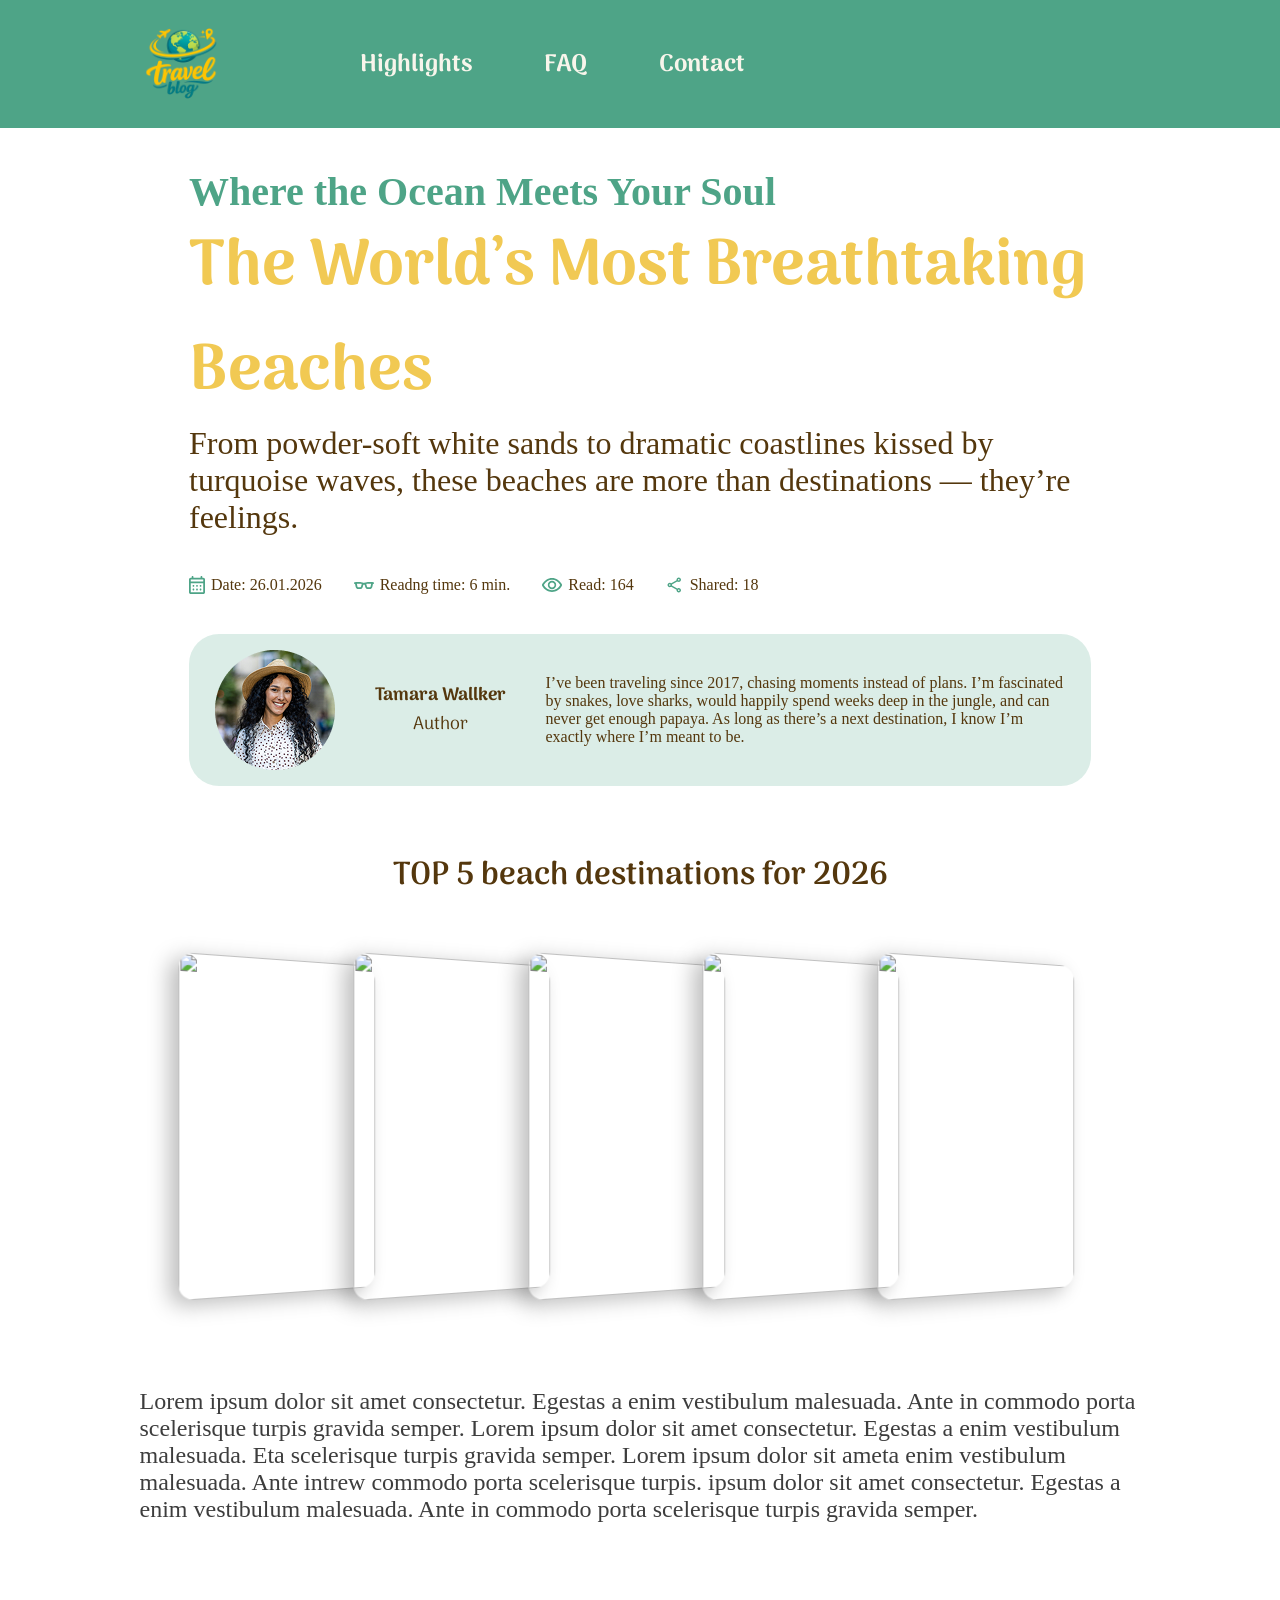
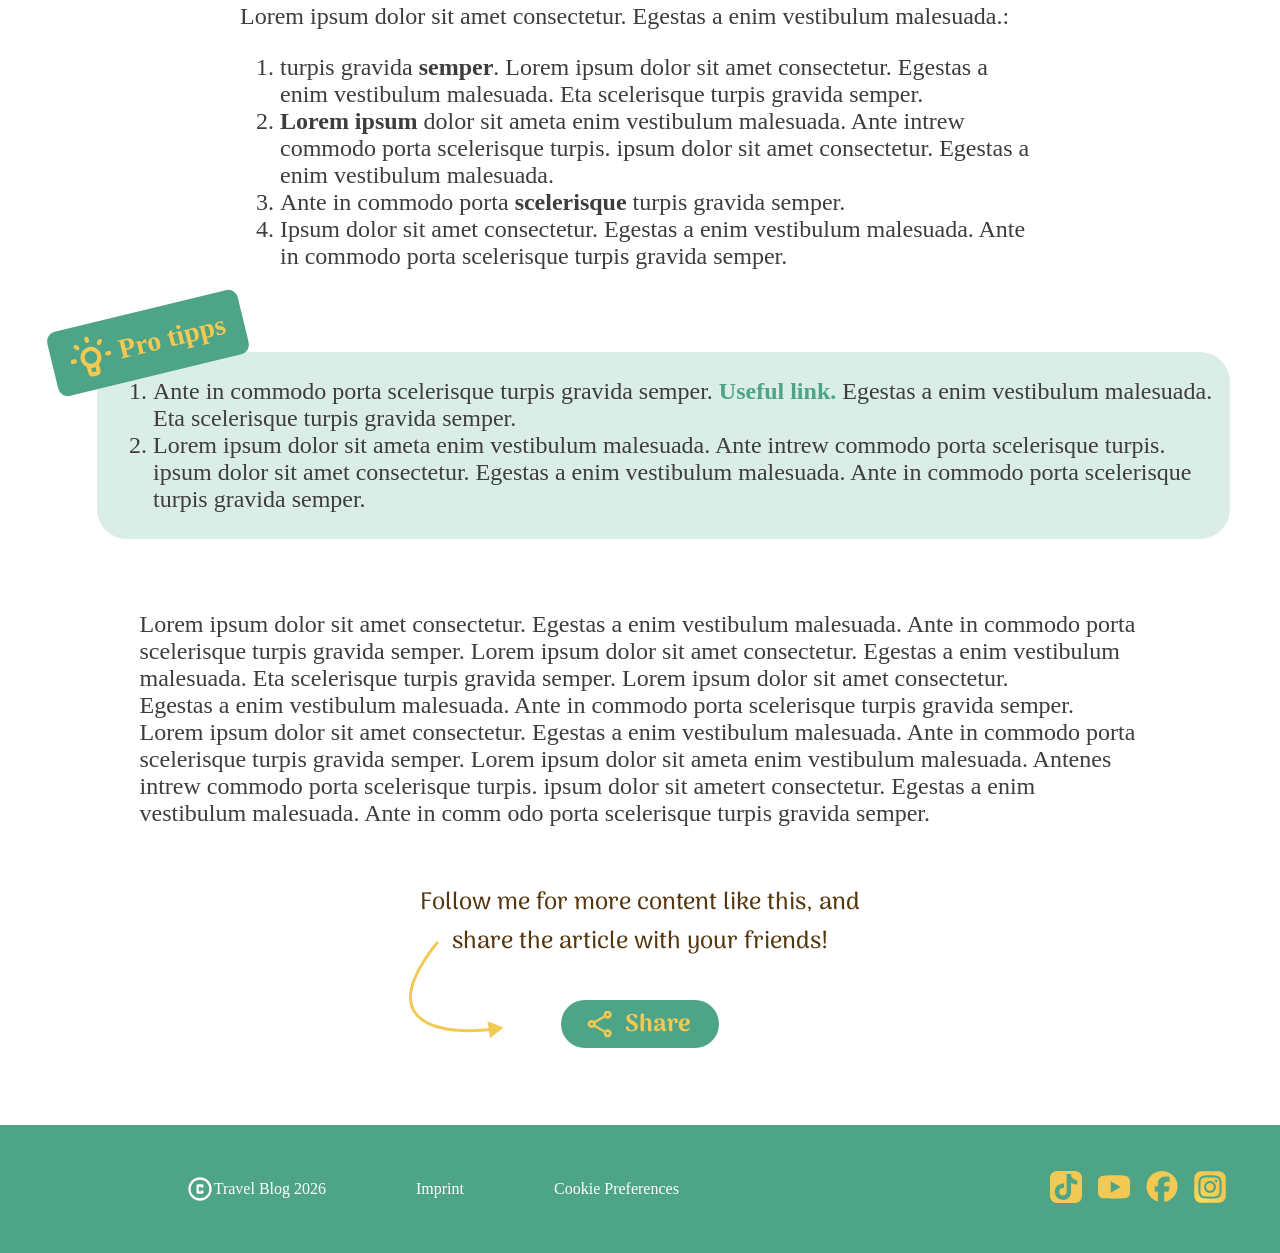
==== carousel.html @ 448df0ad "feat: add missing responsive navbar and footer for mobile and tablet" ====
<!DOCTYPE html>
<html lang="en">

<head>
    <meta charset="UTF-8">
    <meta name="viewport" content="width=device-width, initial-scale=1.0">
    <title>Carousel</title>

    <link rel="stylesheet" href="css/standard.css">
    <link rel="stylesheet" href="css/variables.css">
    <link rel="stylesheet" href="css/style.css">
    <link rel="stylesheet" href="css/carousel.css">
    <link rel="stylesheet" href="css/responsiv.css">
</head>

<body>
    <header class="header">
        <div class="header-navbar">
            <img src="assets/icons/logo 03 1.svg" alt="Logo Blog">
            <nav class="navbar">
                <ul>
                    <li><a class="nav-special-hover highlight-hover" href="#highlights">Highlights</a></li>
                    <li><a class="nav-special-hover faq-hover" href="#faq">FAQ</a></li>
                    <li><a class="nav-special-hover contact-hover" href="#contact">Contact</a></li>
                </ul>
            </nav>
        </div>
    </header>
    <section class="hero-section-layout">
        <div class="hero-section">
            <h5>
                Where the Ocean Meets Your Soul
            </h5>
            <h4>
                The World’s Most Breathtaking Beaches
            </h4>
            <h6>
                From powder-soft white sands to dramatic coastlines kissed by turquoise waves, these beaches are more
                than destinations — they’re feelings.
            </h6>

        <div class="article-info">
          <div class="article-info-container">
            <img src="./assets/icons/date-icon.svg" alt="Kalender" />
            <span>Date: 26.01.2026</span>
          </div>
          <div class="article-info-container">
            <img
              src="./assets/icons/reading-time-icon.svg"
              alt="reading time"
            />
            <span>Readng time: 6 min.</span>
          </div>
          <div class="article-info-container">
            <img src="./assets/icons/read-icon.svg" alt="read" />
            <span>Read: 164</span>
          </div>
          <div class="article-info-container">
            <img src="assets/icons/share-icon-green.svg" alt="share" />
            <span>Shared: 18</span>
          </div>
        </div>
      </div>
      <aside class="author-card">
        <img src="./assets/img/author.png" alt="Foto von Author" />
        <div>
          <div class="author-name">
            <p>Tamara Wallker</p>
          </div>
          <div class="author-role">
            <p>Author</p>
          </div>
        </div>
        <div class="author-bio">
          <p>
            I’ve been traveling since 2017, chasing moments instead of plans.
            I’m fascinated by snakes, love sharks, would happily spend weeks
            deep in the jungle, and can never get enough papaya. As long as
            there’s a next destination, I know I’m exactly where I’m meant to
            be.
          </p>
        </div>
      </aside>
    </section>
    <section class="beach-destination-wrapper">
        <div>
            <p class="beach-title">
                TOP 5 beach destinations for 2026
            </p>
        </div>
        <div class="beach-destination">

            <input type="radio" name="slider" id="s1" checked>
            <input type="radio" name="slider" id="s2">
            <input type="radio" name="slider" id="s3">
            <input type="radio" name="slider" id="s4">
            <input type="radio" name="slider" id="s5">

            <div class="slider-radio">

                <label class="beach-destination-slider" for="s1">
                    <img src="./assets/img/article01-img-1.jpg" alt="">
                </label>

                <label class="beach-destination-slider" for="s2">
                    <img src="./assets/img/article01-img-2.jpg" alt="">
                </label>

                <label class="beach-destination-slider" for="s3">
                    <img src="./assets/img/article01-img-3.jpg" alt="">
                </label>

                <label class="beach-destination-slider" for="s4">
                    <img src="./assets/img/article01-img-4.jpg" alt="">
                </label>

                <label class="beach-destination-slider" for="s5">
                    <img src="./assets/img/article01-img-5.jpg" alt="">
                </label>

            </div>
        </div>
    </section>
    <article class="article-lorem">
        <p>Lorem ipsum dolor sit amet consectetur. Egestas a enim vestibulum malesuada. Ante in commodo porta
            scelerisque turpis gravida semper. Lorem ipsum dolor sit amet consectetur. Egestas a enim vestibulum
            malesuada. Eta scelerisque turpis gravida semper. Lorem ipsum dolor sit ameta enim vestibulum malesuada.
            Ante intrew commodo porta scelerisque turpis. ipsum dolor sit amet consectetur. Egestas a enim vestibulum
            malesuada. Ante in commodo porta scelerisque turpis gravida semper. </p>
    </article>
    <section class="list-lorem">
        <p>
            Lorem ipsum dolor sit amet consectetur. Egestas a enim vestibulum malesuada.:
        </p>
        <ol>
            <li>turpis gravida <span>semper</span>. Lorem ipsum dolor sit amet consectetur. Egestas a enim vestibulum
                malesuada. Eta
                scelerisque turpis gravida semper.
            </li>
            <li>
                <span>Lorem ipsum</span> dolor sit ameta enim vestibulum malesuada. Ante intrew commodo porta
                scelerisque
                turpis.
                ipsum dolor sit amet consectetur. Egestas a enim vestibulum malesuada.
            </li>
            <li>
                Ante in commodo porta <span>scelerisque</span> turpis gravida semper.
            </li>
            <li>
                Ipsum dolor sit amet consectetur. Egestas a enim vestibulum malesuada. Ante in commodo porta scelerisque
                turpis gravida semper.
            </li>
        </ol>
    </section>
    <section class="pro-tipps">
        <div class="pro-tipps-button">
            <img src="./assets/icons/pro-tipps-icon.svg" alt="Glühbrine">
            <p>Pro tipps</p>
        </div>
        <div class="pro-tipps-tipps">
            <ol>
                <li>
                    Ante in commodo porta scelerisque turpis gravida semper. <a href="" target="_blank">Useful link.</a>
                    Egestas a enim
                    vestibulum
                    malesuada. Eta scelerisque turpis gravida semper.
                </li>
                <li>
                    Lorem ipsum dolor sit ameta enim vestibulum malesuada. Ante intrew commodo porta scelerisque turpis.
                    ipsum dolor sit amet consectetur. Egestas a enim vestibulum malesuada. Ante in commodo porta
                    scelerisque turpis gravida semper.
                </li>
            </ol>
        </div>
    </section>
    <article class="article-lorem-two">
        <p>
            Lorem ipsum dolor sit amet consectetur. Egestas a enim vestibulum malesuada. Ante in commodo porta
            scelerisque turpis gravida semper. Lorem ipsum dolor sit amet consectetur. Egestas a enim vestibulum
            malesuada. Eta scelerisque turpis gravida semper. Lorem ipsum dolor sit amet consectetur. <br>
            Egestas a enim vestibulum malesuada. Ante in commodo porta scelerisque turpis gravida semper. Lorem ipsum
            dolor sit amet consectetur. Egestas a enim vestibulum malesuada. Ante in commodo porta scelerisque turpis
            gravida semper. Lorem ipsum dolor sit ameta enim vestibulum malesuada. Antenes intrew commodo porta
            scelerisque turpis. ipsum dolor sit ametert consectetur. Egestas a enim vestibulum malesuada. Ante in comm
            odo porta scelerisque turpis gravida semper.
        </p>
    </article>
    <section class="share-section">
        <div class="share-section-text">
            <p>
                Follow me for more content like this, and share the article with your friends!
            </p>
            <div class="groß-img">
                <img src="./assets/icons/share-zeiger.svg" alt="Zeiger auf den Share-Button">
            </div>
            <div class="klein-img">
                <img class="klein-img" src="./assets/img/share-yellow-klein.svg" alt="Zeiger auf den Share-Button">
            </div>
        </div>
        <button>
            <div class="share-button">
                <img src="./assets/icons/share-icon-gelb.svg" alt="Share Icon in Gelb">
                <p>Share</p>
            </div>
            <div class="share-option-container">
                <img src="./assets/icons/share-icon-green.svg" alt="Share Icon">
                <div class="share-option-options">
                    <a href="https://www.linkedin.com" target="_blank">LinkedIn</a>
                    <a href="https://web.whatsapp.com" target="_blank">WhatsApp</a>
                </div>
            </div>
        </button>
    </section>
    <footer>
        <div class="footer-txt">
            <div class="footer-left">
                <div class="footer-copyright">
                    <img src="assets/icons/copyright-footer.svg" alt="copyright Logo">
                    <a href="imprint.html#Copyrights">Travel Blog 2026</a>
                </div>
                <a href="imprint.html#top">Imprint</a>
                <a href="imprint.html#Cookies">Cookie Preferences</a>
            </div>
            <div class="footer-right">
                <a href="https://tiktok.com" target="_blank"> <img src="assets/icons/Tiktok_icon 1.svg"
                        alt="TicToc Logo"></a>
                <a href="https://youtube.com" target="_blank"><img class="footer-youtube-img"
                        src="assets/icons/youtube-footer.svg" alt="Youtube logo"></a>
                <a href="https://facebook.com" target="_blank"><img src="assets/icons/facebook-footer.svg"
                        alt="Facebook Logo"></a>
                <a href="https://instagram.com" target="_blank"><img src="assets/icons/Instagram_logo_footer.svg"
                        alt="Instagram Logo"></a>
            </div>
        </div>
    </footer>
    <nav class="mobile-navbar">
        <a href="#home"><img src="assets/icons/Home_mobile.svg" alt="Home"></a>
        <a href="#highlights"><img src="assets/icons/rocke_launch_mobile.svg" alt="Highlights"></a>
        <a href="#faq"><img src="assets/icons/live_help_mobile.svg" alt="FAQ"></a>
        <a href="#contact"><img src="assets/icons/person_pin_mobile.svg" alt="Contact"></a>
    </nav>
</body>

</html>
---- css/standard.css ----
* {
    margin: 0;
    box-sizing: border-box;
}

html {
    scroll-behavior: smooth;
}

h4 {
    font-family: 'Arima';
    font-size: 64px;
    font-weight: 700;
    color: var(--global-h4-color);
}

h5 {
    font-family: 'Palanquin';
    font-size: 40px;
    font-weight: 600;
    color: var(--global-h5-color);
}

h6 {
    font-family: 'Palanquin';
    font-size: 32px;
    font-weight: 400;
    color: var(--global-h6-color);
}


.hero-section-layout {
    margin: 208px auto 0;
    display: flex;
    justify-content: space-between;
    padding: 0 100px;
}

.hero-section {
    max-width: 902px;
}

.article-info {
    margin-top: 40px;
    display: flex;
    gap: 32px;
}

.article-info-container {
    display: flex;
    align-items: center;
    gap: 6px;
}

.article-info span {
    font-family: 'Palanquin';
    font-size: 16px;
    font-weight: 400;
    color: #54370D;
}

.article-info img {
    max-height: 18px;
    max-width: 20px;
}

.author-card {
    border-radius: 30px;
    padding: 16px 16px 0;
    margin-bottom: 0;
    width: 25%;
    height: fit-content;
    padding-bottom: 16px;
    background-color: #4EA48733;
    gap: 12px;
    display: flex;
    flex-direction: column;
    align-items: center;
    text-align: center;
}

.author-card img {
    height: 120px;
    width: 120px;
}

.author-card p {
    color: #54370D;
}

.author-name p {
    font-family: 'Arima';
    font-size: 18px;
    font-weight: 700;
}

.author-role p {
    font-family: 'Arima';
    font-size: 18px;
    font-weight: 400;
}

.author-bio {
    font-family: 'Palaquin';
    font-size: 16px;
    font-weight: 400;
    text-align: start;
}

.pro-tipps {
    max-width: 1130px;
    margin: 88px 145px 0;
}

.pro-tipps-button {
    z-index: 2;
    display: flex;
    justify-content: center;
    align-items: center;
    gap: 8px;
    background-color: #4EA487;
    width: 196px;
    height: 66px;
    border-radius: 10px;
    transform: rotate(-13.67deg);
    margin-bottom: -24px;
}

.pro-tipps-button img {
    height: 42px;
    width: 41px;
    transform: rotate(13.67deg);
}

.pro-tipps-button p {
    color: #F1C953;
    font-family: "Palanquin";
    font-size: 28px;
    font-weight: 700;
}

.pro-tipps-tipps {
    z-index: 1;
    margin-left: 47px;
    padding: 26px 16px;
    margin-bottom: 32px;
    border-radius: 30px;
    background-color: #4EA48733;
}

.pro-tipps-tipps ol {
    font-family: "Palanquin";
    font-size: 24px;
    font-weight: 400;
    color: #3D3D3D;
}

.pro-tipps-tipps a {
    font-family: 'Palanquin';
    font-size: 24px;
    text-decoration: none;
    color: #4EA487;
    font-weight: 700;
}

.share-section {
    width: 493px;
    height: 154px;
    margin-bottom: 88px !important;
    margin-top: 16px;
    display: flex;
    flex-direction: column;
    align-items: center;
}

.share-section-text p {
    font-family: "Arima";
    font-size: 24px;
    font-weight: 500;
    color: #54370D;
    text-align: center;
    max-width: 463px;
    max-height: 58px;
}

.groß-img img {
    display: flex;
    justify-content: flex-start;
    margin-bottom: -40px;
}

.klein-img img {
    display: none;
}

button{
    background: none;
    border: none;
}

.share-button {
     border-radius: 40px;
    border: none;
    width: 158px;
    height: 48px;
    background-color: #4EA487;
    margin-top: 0px;
    padding: 24px;
    gap: 8px;

    align-items: center;
    justify-content: left;
    display: flex;
    outline: none;
    transition: all 0.3s ease-in-out;
    
}

.share-button img {
    height: 32px;
    width: 32px;
    left: 15px;
}

.share-button p {
    font-family: "Arima";
    font-size: 24px;
    font-weight: 700;
    color: #F1C953;

}

.share-option-container {
    display: flex;
    justify-content: right;
    align-items: center;
    width: 220px;
    height: 54px;
    gap: 10px;
    display: none;
}

.share-option-container img {
    display: block;
    height: 32px;
    width: 32px;
}

button:focus-within{
    display: flex;
    justify-content: center;
    width: 273px;
}

.share-section:focus-within .share-button>img {
    display: none;
}

.share-section:focus-within .share-option-container {
    display: flex;
}

.share-section:focus-within .share-button {
    width: auto;
    justify-content: center;

}

.share-option-options {
    display: flex;
    flex-direction: column;
}

.share-option-options a {
    font-family: "Arima";
    font-size: 18px;
    font-weight: 600;
    text-decoration: underline;
    color: #4EA487;
}

.share-option-options a:hover {
    font-weight: 700;
}

@media screen and (min-width:1440px) {
    .hero-section-layout {
        width: 1440px;
    }
}

@media screen and (max-width:1440px) {
    .hero-section {
        width: 100%;
    }
}

@media screen and (max-width:1280px) {
    .hero-section-layout {
        flex-direction: column;
    }

    .author-card {
        flex-direction: row;
        width: 100%;
        margin-top: 40px;
        justify-content: center;
        gap: 40px;
    }

    .author-bio {
        width: 65ch;
    }

    .author-info {
        display: flex;
        flex-direction: column;
    }

    .pro-tipps {
        max-width: 100%;
        margin: 40px 100px 0;
    }

    .share-section {
        margin-bottom: 40px;
    }
}

@media screen and (min-width:875px) {
    .hero-section-layout {
        margin-top: 168px;
        padding: 0 50px;
    }

    .pro-tipps {
        width: 100%;
        margin: 40px 0 0;
        padding: 0 50px;
    }
}

@media screen and (max-width:875px) {
    .hero-section-layout {
        width: 100%;
        margin-top: 168px;
        padding: 0 50px;
    }

    .hero-section {
        width: 100%;
    }

    .author-card {
        width: 100%;
    }

    .author-bio {
        width: 100%;
    }
}

@media screen and (max-width:800px) {
    .pro-tipps {
        padding: 0 20px;
        margin: 40px 0 0;
    }
}

@media screen and (max-width: 700px) {
    .hero-section-layout {
        padding: 0 20px;
    }
}

@media screen and (max-width:694px) {
    .article-info {
        flex-wrap: wrap;
    }
}

@media screen and (max-width:544px) {
    .share-section {
        width: 100%;
        padding: 0 20px;
    }

    .groß-img img {
        display: none;
    }

    .klein-img img {
        display: flex;
        justify-content: flex-start;
    }

    .share-section-text p {
        margin-bottom: 20px;
    }
}

@media screen and (max-width:500px) {
    h4 {
        font-size: 40px;
        font-weight: 700;
    }

    h5 {
        font-size: 20px;
        font-weight: 600;
    }

    h6 {
        font-size: 18px;
        font-weight: 400;
    }

    .article-info {
        margin-top: 24px;
        gap: 16px;
    }

    .author-name p {
        font-size: 16px;
        font-weight: 700;
    }

    .author-role p {
        font-size: 16px;
        font-weight: 400;
    }

    .pro-tipps-tipps ol {
        font-size: 16px;
    }

    .pro-tipps-tipps a {
        font-size: 16px;
    }

    .share-section-text p {
        font-size: 18px;
    }

    .klein-img img {
        margin-left: 0;
    }
}

@media screen and (max-width:400px) {
    .share-section {
        margin: 20px 0 40px;
    }
}

@media screen and (max-width:380px) {
    .hero-section-layout {
        margin: calc(80px + 24px) 0 0;
        padding: 0 10px;
    }

    .author-card {
        flex-direction: column;
        gap: 16px;
        margin-top: 24px;
    }

    .pro-tipps {
        margin: 40px 0 0 0;
        padding: 0 10px;
    }

    .pro-tipps-tipps {
        margin: 10px 0 0;
        padding: 24px 0;
    }
}
---- css/variables.css ----
@font-face {
    font-family: 'Arima';
    src: url('../assets/fonts/Arima/Arima-VariableFont_wght.ttf') format('truetype-variations');
    font-weight: 100 900;
    font-style: normal;
    font-display: swap;
}

@font-face {
    font-family: 'Palanquin';
    src: url('../assets/fonts/Arima/Palanquin/Palanquin-Thin.ttf') format('truetype');
    font-weight: 100;
    font-style: normal;
    font-display: swap;
}

@font-face {
    font-family: 'Palanquin';
    src: url('../assets/fonts/Arima/Palanquin/Palanquin-ExtraLight.ttf') format('truetype');
    font-weight: 200;
    font-style: normal;
    font-display: swap;
}

@font-face {
    font-family: 'Palanquin';
    src: url('../assets/fonts/Arima/Palanquin/Palanquin-Light.ttf') format('truetype');
    font-weight: 300;
    font-style: normal;
    font-display: swap;
}

@font-face {
    font-family: 'Palanquin';
    src: url('../assets/fonts/Arima/Palanquin/Palanquin-Regular.ttf') format('truetype');
    font-weight: 400;
    font-style: normal;
    font-display: swap;
}

@font-face {
    font-family: 'Palanquin';
    src: url('../assets/fonts/Arima/Palanquin/Palanquin-Medium.ttf') format('truetype');
    font-weight: 500;
    font-style: normal;
    font-display: swap;
}

@font-face {
    font-family: 'Palanquin';
    src: url('../assets/fonts/Arima/Palanquin/Palanquin-SemiBold.ttf') format('truetype');
    font-weight: 600;
    font-style: normal;
    font-display: swap;
}

@font-face {
    font-family: 'Palanquin';
    src: url('../assets/fonts/Arima/Palanquin/Palanquin-Bold.ttf') format('truetype');
    font-weight: 700;
    font-style: normal;
    font-display: swap;
}

:root {
    --nav-footer-bg-color: rgba(78, 164, 135, 1);
    --global-h1-color: rgba(84, 55, 13, 1);
    --global-h2-color: rgba(78, 164, 135, 1);
    --global-h3-color: rgba(255, 255, 255, 1);
    --global-h4-color: rgba(241, 201, 83, 1);
    --global-h5-color: rgba(78, 164, 135, 1);
    --global-h6-color: rgba(84, 55, 13, 1);
    --font-heading-h1: 'Arima', sans-serif;
    --font-heading-h2: 'Arima', sans-serif;
    --font-heading-h3: 'Palanquin', sans-serif;

}
---- css/style.css ----
* {
    margin: 0;
    box-sizing: border-box;
}

html {
    scroll-behavior: smooth;
}

body {
    min-height: 100dvh;
    display: flex;
    align-items: center;
    flex-direction: column;
}

h1 {
    color: var(--global-h1-color);
    font-size: 64px;
    font-family: var(--font-heading-h1);
    font-weight: 700;
}

h2 {
    color: var(--global-h2-color);
    font-size: 48px;
    font-family: var(--font-heading-h2);
    font-weight: 700;
    padding-top: 6px;
}

h3 {
    color: var(--global-h3-color);
    font-size: 32px;
    font-family: var(--font-heading-h3);
    font-weight: 600;
}

.header {
    display: flex;
    width: 100%;
    justify-content: center;
    align-items: center;
    height: 128px;
    position: absolute;
    background-color: var(--nav-footer-bg-color);
}

.header-navbar {
    display: flex;
    justify-content: flex-start;
    width: 100%;
    max-width: 1440px;
    flex-direction: row;
    align-items: center;
    gap: 102px;
    margin-left: 146px;
}

.navbar a {
    text-decoration: none;
    color: rgba(248, 245, 235, 1);
    font-family: Arima;
    font-weight: bold;
    font-size: 24px;
}

.navbar ul {
    display: flex;
    flex-direction: row;
    align-items: center;
    justify-content: flex-start;
    gap: 72px;
    list-style: none;
}

.nav-special-hover {
    position: relative;
    display: inline-block;
}

.nav-special-hover::after {
    content: '';
    position: absolute;
    left: 55%;
    bottom: 2px;
    width: 100%;
    height: 15px;
    background-size: contain;
    background-repeat: no-repeat;
    background-position: center;
    opacity: 0;
    transform: translateX(-50%) scaleX(0);
    transition: all 0.4s ease-in-out;
}

.highlight-hover::after {
    background-image: url(../assets/icons/hover-highlight.svg);
}

.faq-hover::after {
    background-image: url(../assets/icons/hover-faq.svg);
}

.contact-hover::after {
    background-image: url(../assets/icons/hover-contact.svg);
    left: 50%;
}

.nav-special-hover:hover::after {
    opacity: 1;
    transform: translateX(-50%) scaleX(1.1);
}

.nav-special-hover:active {
    color: rgba(241, 201, 83, 1);
}


.hero {
    /* background-image: url(./assets/img/yellow-background-color.png);
    background-position: start;
    background-repeat: no-repeat;
    background-size: 100%; */
    margin: 128px 0 0 0;
    height: 515px;
    width: 1440px;
    z-index: 0;
    position: relative;
    display: grid;
    overflow: hidden;
    grid-template-areas: "content";
    animation: grow-hero 0.5s ease-in-out forwards;
    animation-delay: 6s;
}

.hero>div {
    grid-area: overlay;
    width: 1440px;
    position: relative;
    grid-area: content;
    width: 100%;
    height: 100%;
    position: relative;
}

.hero-layer-text {
    z-index: 6;
    height: 515px;
    display: flex;
    flex-direction: column;
    justify-content: center;
    align-items: center;
    overflow: hidden;
    animation: move-left 1s 4s ease-in-out forwards;
}

.hero-layer-text h1 {
    width: 345px;
    color: var(--global-h1-color);
    font-family: var(--font-heading-h1);
    font-size: 60px;
    font-weight: 700;
    text-align: flex-start;
    display: flex;
    overflow: hidden;
    transform: translateY(0%);
    animation: move-h1 1s ease-in-out forwards;
}

.hero-layer-text p {
    width: 345px;
    font-family: "Palanquin";
    font-size: 28px;
    font-weight: 500;
    color: #54370d;
    text-align: flex-start;
    display: flex;
    animation: appear-p 1s ease-in-out forwards;
    animation-delay: 1s;
    opacity: 0;
}

.yellow-card img {
    z-index: 2;
    height: 515px;
    width: 1440px;
    display: grid;
    opacity: 1;
    position: absolute;
    justify-content: center;
    align-items: center;
    overflow: visible;
    animation: card 3s ease-in-out forwards;
    animation-delay: 3s;
}

.hero-layer-photo img {
    z-index: 1;
    height: 515px;
    width: 1440px;
    display: flex;
    opacity: 1;
    position: absolute;
    justify-content: center;
    align-items: center;
    overflow: hidden;
}

.hero-layer-first-wave img {
    z-index: 3;
    height: 515px;
    width: 942px;
    display: flex;
    opacity: 1;
    position: absolute;
    overflow: hidden;
    animation: first-wave 3s ease-in-out forwards;
    animation-delay: 3s;
}

.hero-layer-second-wave {
    height: 545px;
    position: absolute;
    bottom: 0;
    right: 0;
}

.hero-layer-second-wave img {
    z-index: 4;
    height: 545px;
    width: auto;
    bottom: 0;
    right: 0;
    top: 0;
    display: flex;
    opacity: 0;
    position: absolute;
    overflow: visible;
    display: block;
    animation: second-wave-in 1.5s ease-in-out forwards;
    animation-delay: 2.9s;
}

.hero-layer-logo {
    width: 140px;
    height: 140px;
    display: block;
    position: relative;
    z-index: 4;
    left: 25px;
    top: 0px;
    animation: banana 9000ms ease-in infinite;
}

.logo-wrapper {
    position: absolute;
    z-index: 4;
    left: 320px;
    bottom: 100px;
    width: 160px;
    height: 160px;
    animation: banana 10s linear infinite;
    transform-origin: center center;
}

.flag {
    display: flex;
    left: -70px;
    top: 0px;
    position: relative;
}

.hero div.moving {
    position: absolute;
    top: 256px;
    left: 420px;
    width: 180px;
    height: 180px;
    background-color: rgba(78, 164, 135, 1);
    border-radius: 50%;
    z-index: 10;
    display: flex;
    justify-content: center;
    align-items: center;
    opacity: 0;
    animation: moving-in 1s ease-in-out forwards;
    animation-delay: 5.9s;
    overflow: hidden;
}


main>section {
    width: 100%;
    max-width: 1220px;
    margin-left: auto;
    margin-right: auto;
}

.highlights-top {
    display: flex;
    display: flex;
    flex-direction: column;
    text-align: center;
    justify-content: center;
    align-items: center;
}

.highlights-headline {
    display: flex;
    align-items: center;
    justify-content: center;
    gap: 15px;
    margin-top: 100px;
}

.highlights_p {
    padding: 40px 110px;
    display: flex;
    font-size: 28px;
    font-family: palanquin;
    font-weight: 500;
}

.content {
    display: flex;
    flex-direction: column;
    align-items: center;
}

.highlights-slider-text {
    background-color: rgba(255, 255, 255, 0.1);
    position: absolute;
    left: 38px;
    top: 54px;
    width: 881px;
    color: white;
    padding: 16px 24px;
    backdrop-filter: blur(10px);
    border-right: solid 1px white;
    border-left: solid 1px white;
}

.highlights-slider-text h3 {
    display: flex;
    color: white;
    font-family: "Palanquin dark";
    font-weight: 600;
    font-style: SemiBold;
    font-size: 48px;
    line-height: 100%;
    font-family: Palanquin Dark;
    letter-spacing: 0%;
    margin-bottom: 8px;
}

.highlights-slider-text p {
    width: 820px;
    height: 93px;
    font-family: "Palanquin", latin;
    font-weight: 400;
    font-size: 28px;
    line-height: 110%;
}

.section-heading {
    display: flex;
    flex-direction: row;
    align-items: center;
    gap: 8px;
}

.section-heading img {
    width: 48px;
    height: 48px;
}

.slider-main {
    position: relative;
    width: 1220px;
    height: 533px;
    display: flex;
    justify-content: center;
    align-items: flex-end;
    overflow: hidden;
}

.slider-main input {
    z-index: 2;
}

.slider-main-wrapper {
    z-index: 1;
    width: 400%;
    height: 100%;
    position: absolute;
    display: flex;
    overflow: hidden;
    transition: all 0.75s ease-in-out;
}

.slider-main-element img {
    width: 100%;
    height: 533px;
    object-fit: cover;
    display: block;
    aspect-ratio: 16 / 9;
    border-top-right-radius: 100px;
}

.slider-main-element {
    position: relative;
    display: flex;
    flex-direction: column;
    justify-content: flex-end;
    width: calc(100% / 4);
    height: 533px;
}

.slider-main input[value="one"]:checked~.slider-main-wrapper {
    transform: translateX(calc(150% / 4));
}

.slider-main input[value="two"]:checked~.slider-main-wrapper {
    transform: translateX(calc(50% / 4));
}

.slider-main input[value="three"]:checked~.slider-main-wrapper {
    transform: translateX(calc(-50% / 4));
}

.slider-main input[value="four"]:checked~.slider-main-wrapper {
    transform: translateX(calc(-150% / 4));
}

.slider-main input[type="radio"] {
    appearance: none;
    margin: 10px;
    width: 28px;
    height: 28px;
    border-radius: 50%;
    cursor: pointer;
    display: flex;
    background: rgba(255, 255, 255, 1);
    margin-bottom: 50px;
}

.slider-main input[type="radio"]::before {
    border-radius: 50%;
    transform: scale(0);
    transition: 0.15s ease;
    background: rgba(255, 255, 255, 1);
}

.slider-main input[type="radio"]:checked {
    background: rgba(241, 201, 83, 1);
    margin: 10px;
    width: 40px;
    height: 28px;
    border-radius: 999px;
    cursor: pointer;
    display: flex;
    margin-bottom: 50px;
}

.faq {
    display: flex;
    flex: 1;
    justify-content: flex-start;
    flex-direction: column;
    gap: 30px;
    background-color: white;
    text-align: left;
    max-width: 1440px;
}

.faq_headline {
    display: flex;
    align-items: center;
    justify-content: center;
    gap: 15px;
    margin-top: 100px;
}

.img_faq {
    width: 48px;
    height: 48px;
}

details {
    text-decoration: none;
    border: 1px solid #ccc;
    padding: 10px;
    border-radius: 5px;
    margin-bottom: 10px;
    background-color: rgba(241, 201, 83, 1);
    width: 84%;
    margin-left: 116px;
}

summary {
    font-family: palanquin;
    font-size: 24px;
    font-weight: bold;
    cursor: pointer;
}

details[open] p {
    background-color: white;
    padding: 15px;
    margin-top: 10px;
    border-radius: 5px;
    font-family: palanquin;
}

details[open] summary {
    border-bottom: 1px solid #ccc;
    margin-bottom: 10px;
    padding-bottom: 5px;
}

HEAD summary::-webkit-details-marker {
    display: none;
}

summary {
    list-style: none;
    display: flex;
    justify-content: space-between;
    align-items: center;
}

.summary-img-div {
    display: inline-block;
    transition: transform 0.3s ease-in-out;
}


details[open] .summary-img-div {
    transform: rotate(180deg);
}


.summary-img-div::after {

    font-family: Arial, sans-serif;
    font-weight: bold;
    display: inline-block;
}

input[type=text],
input[type=email],
textarea {
    width: 100%;
    padding: 10px 0;
    margin-top: 6px;
    margin-bottom: 20px;
    border: none;
    border-bottom: 2px solid #ccc;
    background-color: transparent;
    border-radius: 0;
    outline: none;
    font-family: Palanquin;
    font-size: 25px;
    resize: none;
    line-height: 1.2;
}


input[type=submit] {
    background-color: #ffffff;
    color: rgba(48, 48, 48, 0.5);
    padding: 12px 20px;
    border: 1px solid rgba(48, 48, 48, 0.5);
    border-radius: 50px;
    cursor: pointer;
    display: block;
    margin: 30px auto;
}


input[type=submit]:hover {
    background-color: #45a049;
}

.contact_headline {
    display: flex;
    justify-content: center;
    gap: 15px;
    margin-top: 100px;
}

.contact_p {
    text-align: center;
    display: flex;
    justify-content: center;
    padding: 20px 0px;
    font-size: 28px;
    font-family: Palanquin;
    font-weight: 500;
}

.contact_img {
    display: flex;
    width: 48px;
    height: 48px;
}


.container {
    border-radius: 5px;
    background-color: #f2f2f2;
    padding: 20px;
    width: 100%;
}

.row {
    display: flex;
    gap: 80px;
    margin-top: 50px;

}

.col {
    flex: 1;
}

label {
    font-family: 'Palanquin', sans-serif;
    font-size: 24px;
    font-weight: 500;
    color: rgba(84, 55, 13, 1);
    display: block;
}

.policy-container {
    display: flex;
    align-items: center;
    justify-content: center;
    margin-top: 50px;
    margin-bottom: 20px;
    font-size: 14px;
    width: 100%;

}

.policy-container input[type="checkbox"] {
    margin-right: 10px;
    cursor: pointer;
    width: 18px;
    height: 18px;
}

.policy-container a {
    color: #04AA6D;
    text-decoration: none;
}

.policy-container label {
    font-size: 16px;
    font-family: 'Palanquin', Latin, sans-serif;
    font-weight: 400;
    display: inline;
    color: rgba(84, 55, 13, 1);
    cursor: pointer;
}

input[type=submit] {
    background-color: #ffffff;
    color: rgba(48, 48, 48, 0.5);
    border: 1px solid rgba(48, 48, 48, 0.5);
    transition: background-color 0.3s ease;
    opacity: 0.6;
}

form:has(.policy-container input[type="checkbox"]:checked) input[type=submit] {
    background-color: #45a049;
    color: white;
    border-color: #45a049;
    cursor: pointer;
    opacity: 1;
}

form:has(.policy-container input[type="checkbox"]:checked) input[type=submit]:hover {
    background-color: #388e3c;
}

form {
    width: 84%;
    margin: 0 auto;
}

#highlights,
#faq,
#contact {
    width: 100%;
    max-width: 1440px;
    margin: 0 auto;
}

footer {
    display: flex;
    width: 100%;
    height: 128px;
    background-color: var(--nav-footer-bg-color);
}

footer img {
    width: 28px;
    height: 28px;
}

.footer-txt {
    display: flex;
    height: 128px;
    align-items: center;
    width: 100%;
    justify-content: space-around;
}

.footer-left {
    display: flex;
    align-items: center;
    gap: 90px;
}

.footer-copyright {
    display: flex;
    align-items: center;
}

.footer-imprint-cookies {
    display: flex;
    gap: 24px;
}

.footer-left a {
    text-decoration: none;
    font-family: palanquin;
    font-size: 16px;
    font-weight: 400;
    color: rgba(255, 255, 255, 1);

}

.footer-right img {
    width: 32px;
    height: 32px;
}

.footer-youtube-img {
    width: 44px;

}

.footer-right {
    display: flex;
    gap: 16px;
    width: 44px;
}

.mobile-navbar {
    display: none;
}
---- css/carousel.css ----
.beach-title {
  font-family: "Arima";
  font-size: 32px;
  font-weight: 600;
  color: #54370d;
  text-align: center;
  margin: 88px 0 64px;
  padding: 0 64px;
}

.beach-destination-wrapper {
  max-width: 1240px;
  width: 100%;
  margin: 0 auto;
  padding: 0 20px;
}

.beach-destination {
  display: flex;
  justify-content: center;
  align-items: center;
  height: 538px;
  padding: 0 64px;
}

.beach-destination input {
  display: none;
}

.slider-radio {
  display: flex;
  justify-content: center;
  align-items: center;
  height: 430px;
  width: 100%;
  position: relative;
}

.beach-destination-slider {
  position: relative;
  z-index: 1;
  margin-left: -30px; /* leicht reduziert → stabiler Abstand*/
  transition: transform 300ms ease, z-index 300ms ease;
  transform-origin: center;
}

.beach-destination-slider:first-child {
  margin-left: 0;
}

.beach-destination-slider img {
  width: 300px;
  height: 440px;
  object-fit: cover;

  border-radius: 16px;
  box-shadow: -9px 5px 20px 0px #00000040;

  transform: perspective(750px) rotateY(18deg) translateX(-10px);
  transition: transform 300ms ease, box-shadow 300ms ease;
}
/* ACTIVE */
.beach-destination-slider:hover img {
  transform: perspective(750px) rotateY(0deg) translateX(0) scale(1.15);
  box-shadow: -12px 10px 28px rgba(0, 0, 0, 0.35);
}

/* RIGHT */
.beach-destination-slider:hover ~ .beach-destination-slider {
  transform: perspective(350px) rotateY(-20deg) translateX(clamp(30%, 35%, 60px));
}

/* LEFT */
.beach-destination-slider:has(+ .beach-destination-slider:hover) {
  transform: perspective(350px) rotateY(0deg) translateX(clamp(-70px, -25%, -10%));
}

.article-lorem {
  max-width: 1201px;
  margin: 88px 100px;
}

.article-lorem p {
  text-align: start;
  font-family: "Palanquin";
  font-size: 24px;
  font-weight: 400;
  color: #3d3d3d;
}

.list-lorem {
  padding: 0 100px;
  max-width: 1000px;
}

.list-lorem p {
  margin-bottom: 24px;
  font-family: "Palanquin";
  font-size: 24px;
  font-weight: 400;
  color: #3d3d3d;
}

.list-lorem li {
  font-family: "Palanquin";
  font-size: 24px;
  font-weight: 400;
  color: #3d3d3d;
}

.list-lorem span {
  font-family: "Palanquin";
  font-size: 24px;
  font-weight: 700;
  color: #3d3d3d;
}

.article-lorem-two {
  margin: 88px 100px;
  max-width: 1201px;
}

.article-lorem-two p {
  color: #3d3d3d;
  font-family: "Palanquin";
  font-size: 24px;
  font-weight: 400;
}

@media screen and (max-width: 1780px) {
.beach-destination-wrapper {
    max-width: 100%;
  }

  .beach-destination-wrapper p {
  
    margin: 64px 0 48px;
    padding: 0 40px;
  }

  .beach-destination {
    height: auto;
    padding: 0 40px;
  }

  .slider-radio {
    height: clamp(280px, 28vw, 400px);
  }

  .beach-destination-slider img {
    width: clamp(160px, 16vw, 260px);
    height: clamp(240px, 26vw, 400px);
  }
}


@media screen and (max-width: 1280px) {
   .article-lorem {
    width: 100%;
    padding: 40px 100px;
    margin: 40px 0 0;
  }

  .article-lorem-two {
    margin: 0;
    padding: 40px 100px;
    width: 100%;
  }

  .list-lorem {
    margin: 40px 0 0;
    padding: 0 100px;
    width: auto;
  }
}


@media screen and (max-width: 1100px) {

  .beach-destination {
    position: relative;
    display: flex;
    flex-wrap: wrap;
    justify-content: center;
    align-items: flex-end;
    height: 580px;
    padding: 0;
    overflow: hidden;
  }

  .beach-destination input {
    display: flex;
    appearance: none;
    -webkit-appearance: none;
    width: 22px;
    height: 22px;
    border-radius: 50%;
    background: #4EA4874D;
    cursor: pointer;
    position: absolute;
    bottom: 12px;
    z-index: 10;
    transform: translateX(-50%);
  }

  #s1 { left: calc(50% - 100px); }
  #s2 { left: calc(50% - 50px);  }
  #s3 { left: calc(50%);         }
  #s4 { left: calc(50% + 50px);  }
  #s5 { left: calc(50% + 100px); }

  .beach-destination input:checked {
    background: #4EA487;
    width: 40px;
    height: 22px;
    border-radius: 999px;
  }

  .slider-radio {
    position: absolute;
    top: 0;
    left: 50%;
    display: flex;
    align-items: center;
    justify-content: center;
    width: max-content;
    height: calc(100% - 50px);
    gap: 16px;
    transition: transform 300ms ease-in-out;
  }

  .beach-destination-slider {
    position: relative;
    z-index: 1;
    margin-left: 0;
    flex-shrink: 0;
    transition: transform 300ms ease, z-index 300ms ease;
    transform-origin: center;
  }

  .beach-destination-slider:first-child { margin-left: 0; }

  .beach-destination-slider img {
    width: 220px;
    height: 340px;
    object-fit: cover;
    border-radius: 16px;
    box-shadow: -9px 5px 20px 0px #00000040;
    transform: perspective(750px) rotateY(18deg) translateX(-10px);
    transition: transform 300ms ease, box-shadow 300ms ease;
    pointer-events: none;
  }

  .beach-destination-slider:hover img {
    transform: perspective(750px) rotateY(18deg) translateX(-10px);
    box-shadow: -9px 5px 20px 0px #00000040;
  }
  .beach-destination-slider:hover ~ .beach-destination-slider { transform: none; }
  .beach-destination-slider:has(+ .beach-destination-slider:hover) { transform: none; }

  /* Schritte: 220px + 12px gap = 232px */
  #s1:checked ~ .slider-radio { transform: translateX(calc(-50% + 464px)); }
  #s2:checked ~ .slider-radio { transform: translateX(calc(-50% + 232px)); }
  #s3:checked ~ .slider-radio { transform: translateX(-50%); }
  #s4:checked ~ .slider-radio { transform: translateX(calc(-50% - 232px)); }
  #s5:checked ~ .slider-radio { transform: translateX(calc(-50% - 464px)); }

  /* ── S1 aktiv ── */
  #s1:checked ~ .slider-radio .beach-destination-slider:nth-child(1) img {
    transform: perspective(750px) rotateY(0deg) translateX(0) scale(1.20);
    box-shadow: -12px 10px 28px rgba(0,0,0,0.35);
  }
  #s1:checked ~ .slider-radio .beach-destination-slider:nth-child(2) img,
  #s1:checked ~ .slider-radio .beach-destination-slider:nth-child(3) img,
  #s1:checked ~ .slider-radio .beach-destination-slider:nth-child(4) img,
  #s1:checked ~ .slider-radio .beach-destination-slider:nth-child(5) img {
    transform: perspective(750px) rotateY(-18deg) translateX(10px);
    box-shadow: 9px 5px 20px 0px #00000040;
  }

  /* ── S2 aktiv ── */
  #s2:checked ~ .slider-radio .beach-destination-slider:nth-child(1) img {
    transform: perspective(750px) rotateY(18deg) translateX(-10px);
    box-shadow: -9px 5px 20px 0px #00000040;
  }
  #s2:checked ~ .slider-radio .beach-destination-slider:nth-child(2) img {
    transform: perspective(750px) rotateY(0deg) translateX(0) scale(1.20);
    box-shadow: -12px 10px 28px rgba(0,0,0,0.35);
  }
  #s2:checked ~ .slider-radio .beach-destination-slider:nth-child(3) img,
  #s2:checked ~ .slider-radio .beach-destination-slider:nth-child(4) img,
  #s2:checked ~ .slider-radio .beach-destination-slider:nth-child(5) img {
    transform: perspective(750px) rotateY(-18deg) translateX(10px);
    box-shadow: 9px 5px 20px 0px #00000040;
  }

  /* ── S3 aktiv ── */
  #s3:checked ~ .slider-radio .beach-destination-slider:nth-child(1) img,
  #s3:checked ~ .slider-radio .beach-destination-slider:nth-child(2) img {
    transform: perspective(750px) rotateY(18deg) translateX(-10px);
    box-shadow: -9px 5px 20px 0px #00000040;
  }
  #s3:checked ~ .slider-radio .beach-destination-slider:nth-child(3) img {
    transform: perspective(750px) rotateY(0deg) translateX(0) scale(1.20);
    box-shadow: -12px 10px 28px rgba(0,0,0,0.35);
  }
  #s3:checked ~ .slider-radio .beach-destination-slider:nth-child(4) img,
  #s3:checked ~ .slider-radio .beach-destination-slider:nth-child(5) img {
    transform: perspective(750px) rotateY(-18deg) translateX(10px);
    box-shadow: 9px 5px 20px 0px #00000040;
  }

  /* ── S4 aktiv ── */
  #s4:checked ~ .slider-radio .beach-destination-slider:nth-child(1) img,
  #s4:checked ~ .slider-radio .beach-destination-slider:nth-child(2) img,
  #s4:checked ~ .slider-radio .beach-destination-slider:nth-child(3) img {
    transform: perspective(750px) rotateY(18deg) translateX(-10px);
    box-shadow: -9px 5px 20px 0px #00000040;
  }
  #s4:checked ~ .slider-radio .beach-destination-slider:nth-child(4) img {
    transform: perspective(750px) rotateY(0deg) translateX(0) scale(1.20);
    box-shadow: -12px 10px 28px rgba(0,0,0,0.35);
  }
  #s4:checked ~ .slider-radio .beach-destination-slider:nth-child(5) img {
    transform: perspective(750px) rotateY(-18deg) translateX(10px);
    box-shadow: 9px 5px 20px 0px #00000040;
  }

  /* ── S5 aktiv ── */
  #s5:checked ~ .slider-radio .beach-destination-slider:nth-child(1) img,
  #s5:checked ~ .slider-radio .beach-destination-slider:nth-child(2) img,
  #s5:checked ~ .slider-radio .beach-destination-slider:nth-child(3) img,
  #s5:checked ~ .slider-radio .beach-destination-slider:nth-child(4) img {
    transform: perspective(750px) rotateY(18deg) translateX(-10px);
    box-shadow: -9px 5px 20px 0px #00000040;
  }
  #s5:checked ~ .slider-radio .beach-destination-slider:nth-child(5) img {
    transform: perspective(750px) rotateY(0deg) translateX(0) scale(1.20);
    box-shadow: -12px 10px 28px rgba(0,0,0,0.35);
  }
}


@media screen and (max-width: 875px) {
  .article-lorem {
    margin: 40px 0 0 0;
    padding: 0 50px;
    width: 100%;
  }

  .list-lorem {
    margin: 40px 0;
    padding: 0 50px;
    width: 100%;
  }

  .article-lorem-two {
    margin: 40px 0;
    padding: 0 50px;
    width: 100%;
  }
}

@media screen and (max-width: 700px) {
  .article-lorem {
    margin: 40px 0 0 0;
    padding: 0 20px;
    width: 100%;
  }

  .list-lorem {
    margin: 40px 0;
    padding: 0 20px;
    width: 100%;
  }

  .article-lorem-two {
    margin: 40px 0;
    padding: 0 20px;
    width: 100%;
  }
}

@media screen and (max-width: 500px) {
  .article-lorem p {
    font-size: 16px;
    margin-top: 0;
  }

  .list-lorem p {
    margin-bottom: 20px;
    font-size: 16px;
  }

  .list-lorem li {
    font-size: 16px;
  }

  .list-lorem span {
    font-size: 16px;
  }

  .article-lorem-two p {
    font-size: 16px;
  }
}
---- css/responsiv.css ----
@media screen and (max-width: 479px) {
    .header {
        height: 80px;
        margin: unset;
    }

    .header-navbar {
        justify-content: center;
        margin: unset;
    }

    .navbar {
        display: none;
    }

    .hero {
        margin-top: 80px;
        width: 100%;
        height: 515px;
        overflow: hidden;
        position: relative;
    }

    .hero-layer-photo {
        position: absolute;
        width: 100%;
        height: 100%;
        object-fit: cover;
        object-position: 61% center;
        z-index: 1;
    }

    .moving {
        position: absolute;
        background-color: rgba(78, 164, 135, 1);
        z-index: 5;
        display: flex;
        top: 110px;
        width: 132px;
        height: 132px;
        border-radius: 50%;
        left: 70px;
    }

    .hero-layer-shape {
        position: absolute;
        top: -280px;
        left: -145px;
        width: 352px;
        height: 824px;
        z-index: 2;
    }

    .hero-layer-logo {
        position: absolute;
        z-index: 4;
        left: 10px;
        top: 10px;
        width: 110px;
        height: 110px;
        animation: banana 9000ms ease-in infinite;
        animation-delay: 1ms;
    }

    .flag {
        top: 40px;
        left: 40px;
    }


    .hero-layer-text {
        display: none;
    }

    #highlights,
    #faq,
    #contact {
        width: 100%;
        padding: 0px 16px;
        margin-top: 80px;
    }

    h2 {
        color: var(--global-h2-color);
        font-size: 40px;
        font-family: Arima;
        font-weight: 700;
    }

    .highlights-headline {
        padding-right: 20px;
        margin-top: unset;
    }

    .highlights-headline img {
        width: 40px;
        height: 40px;
    }

    .highlights_p {
        display: none;
    }

    .slider-main {
        border-top-right-radius: 100px;
        width: 100%;
    }

    .slider-main-element img {
        width: 100%;
        object-fit: cover;
        object-position: 40%;
    }

    .highlights-slider-text {
        left: 10px;
        top: 100px;
        width: calc(100% - 40px);
        color: white;
        height: auto;
    }

    .highlights-slider-text h3 {
        font-size: 25px;
    }

    .highlights-slider-text p {
        font-size: 20px;
        width: calc(100% - 40px);
        display: -webkit-box;
        -webkit-line-clamp: 3;
        -webkit-box-orient: vertical;
        overflow: hidden;
        height: auto;
    }

    .faq_headline {
        margin-top: unset;
    }

    details {
        width: 100%;
        margin: unset;
        border-radius: 12px;
    }

    summary {
        font-size: 16px;
        align-items: center;
    }

    .summary-img-div {
        padding-top: 2px;
    }

    .contact_img {
        width: 40px;
        height: 40px;
    }

    .contact_headline {
        gap: 8px;
        align-items: center;
        width: 102%;
        justify-content: center;
        margin-top: unset;
    }

    .contact_p {
        display: none;
    }

    .row {
        display: flex;
        flex-direction: column;
        gap: unset;
    }

    form {
        width: 100%;
        flex-direction: column;
        display: flex;
    }

    .policy-container {
        display: flex;
        align-items: flex-start;
    }

    .policy-container input[type="checkbox"] {
        width: 24px;
        height: 24px;
    }

    .policy-container label {
        font-size: 15px;
    }

    .footer-txt {
        align-items: end;
        justify-content: flex-start;
        padding-bottom: 24px;
        width: 100%
    }

    .footer-left {
        display: flex;
        align-items: center;
        gap: unset;
        flex-direction: column-reverse;
        width: 100%;
    }

    .footer-imprint-cookies {
        display: flex;
        gap: unset;
        flex-direction: column;
    }

    .footer-right img {
        width: 24px;
        height: 24px;
    }

    .footer-right {
        display: flex;
        padding-left: 15px;
        gap: 10px;
        width: 100%;
    }

    .mobile-navbar {
        display: flex;
        position: sticky;
        bottom: 0;
        left: 0;
        width: 100%;
        height: 70px;
        background-color: rgba(241, 201, 83, 1);
        justify-content: space-around;
        align-items: center;
        z-index: 9999;
        border-bottom-left-radius: 20px;
        border-bottom-right-radius: 20px;
    }

    .mobile-menu img {
        width: 40px;
        height: 40px;
    }
}


@media screen and (min-width: 480px) and (max-width: 767px) {
    .header {
        height: 80px;
        margin: unset;
        width: 100%
    }

    .header-navbar {
        justify-content: center;
        margin: unset;
    }

    .navbar {
        display: none;
    }

    #highlights,
    #faq,
    #contact {
        width: 100%;
        padding: 0px 32px;
    }

    .highlights_p {
        padding: 40px 32px;
        text-align: left;
    }

    .slider-main {
        border-top-right-radius: 100px;
        display: flex;
    }

    .slider-main-element img {
        width: 100%;
        object-fit: cover;
        object-position: 40%;
    }

    .highlights-slider-text {
        left: 20px;
        top: 100px;
        width: calc(100% - 40px);
        ;
        color: white;
        height: auto;
    }

    .highlights-slider-text h3 {
        font-size: 32px;
    }

    .highlights-slider-text p {
        font-size: 20px;
        width: 100%;
        display: -webkit-box;
        -webkit-line-clamp: unset;
        -webkit-box-orient: vertical;
        overflow: hidden;
        height: auto;
    }

    details {
        width: 100%;
        margin: unset;

    }

    .contact_headline {

        align-items: center;
    }

    .footer-txt {
        align-items: end;
        justify-content: flex-start;
        padding-bottom: 24px;
        width: 100%
    }

    .footer-left {
        display: flex;
        align-items: center;
        gap: unset;
        flex-direction: column-reverse;
        width: 100%;
    }

    .footer-imprint-cookies {
        display: flex;
        gap: unset;
        flex-direction: column;
    }

    .footer-right img {
        width: 24px;
        height: 24px;
    }

    .footer-right {
        display: flex;
        justify-content: space-around;
        padding-left: 40px;
        gap: 10px;
        width: 100%;
    }

    .mobile-navbar {
        display: flex;
        position: sticky;
        bottom: 0;
        left: 0;
        width: 100%;
        height: 70px;
        background-color: rgba(241, 201, 83, 1);
        justify-content: space-around;
        align-items: center;
        z-index: 9999;
        border-bottom-left-radius: 20px;
        border-bottom-right-radius: 20px;
    }

    .mobile-menu img {
        width: 40px;
        height: 40px;
    }
}

@media screen and (min-width: 768px) and (max-width: 1023px) {
    .header {
        height: 128px;
        margin: unset;
        width: 100%
    }

    .header-navbar {
        justify-content: center;
        margin: unset;
    }

    h2 {
        font-size: 52px;
    }

    #highlights,
    #faq,
    #contact {
        width: 100%;
        padding: 0px 32px;
        margin-top: 88px;
    }

    .highlights_p {
        padding: 40px 32px;
        text-align: left;
        font-size: 24px;
    }

    .slider-main {
        border-top-right-radius: 100px;
        display: flex;
        width: calc(100% - 30px);
    }

    .slider-main-element img {
        width: 100%;
        object-fit: cover;
        object-position: 40%;
    }

    .highlights-slider-text {
        left: 20px;
        top: 100px;
        width: calc(100% - 0px);
        ;
        color: white;
        height: auto;
    }

    .highlights-slider-text h3 {
        font-size: 32px;
    }

    .highlights-slider-text p {
        font-size: 20px;
        width: 100%;
        display: -webkit-box;
        -webkit-line-clamp: unset;
        -webkit-box-orient: vertical;
        overflow: hidden;
        height: auto;
    }

    details {
        margin: 0px 24px;
        width: calc(100% - 40px);
    }

    .faq_headline {
        margin-top: unset;
    }

    .contact_headline {
        align-items: center;
        margin-top: unset;
    }

    .contact_p {
        font-size: 24px;
        padding: 20px 100px;
    }

    .footer-txt {

        justify-content: start;
    }

    .footer-left {
        gap: 30px;
        padding-left: 40px;
    }

    .footer-right {
        gap: 16px;
        padding-left: 120px;
    }
}
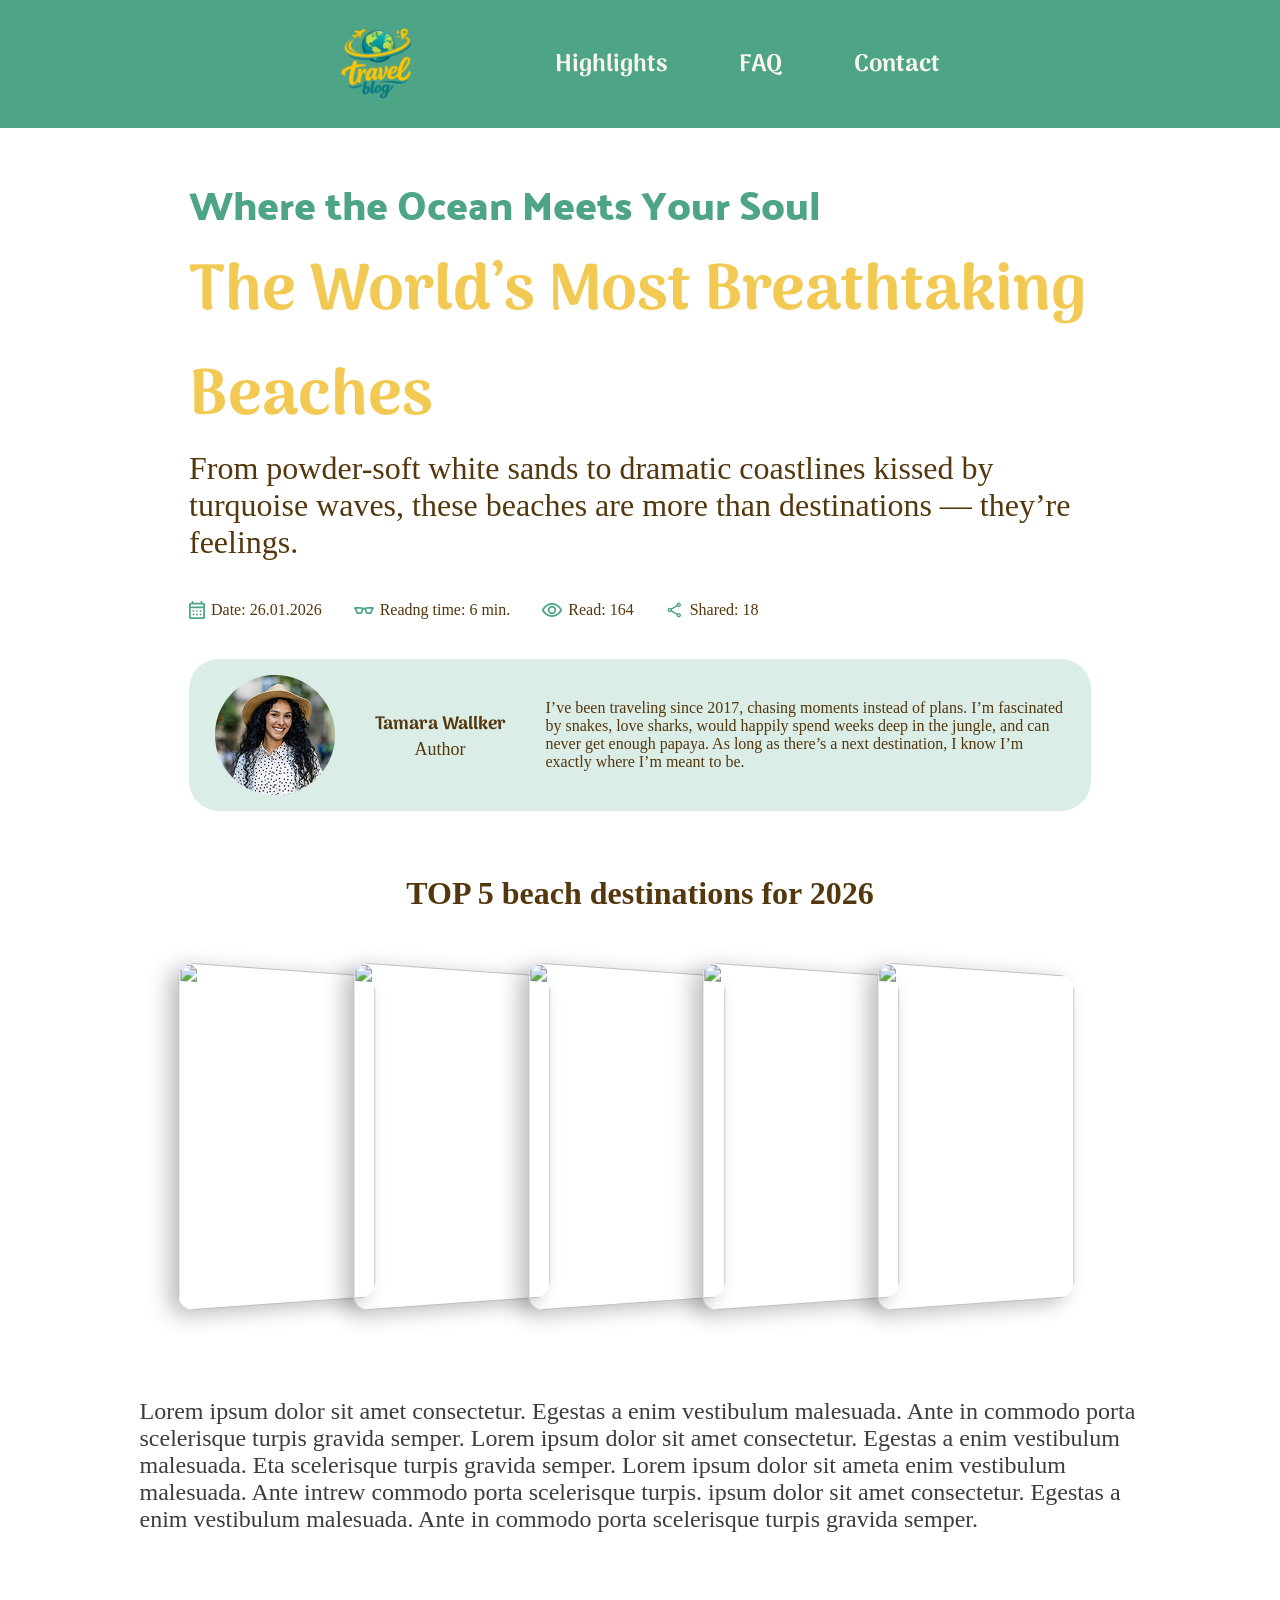
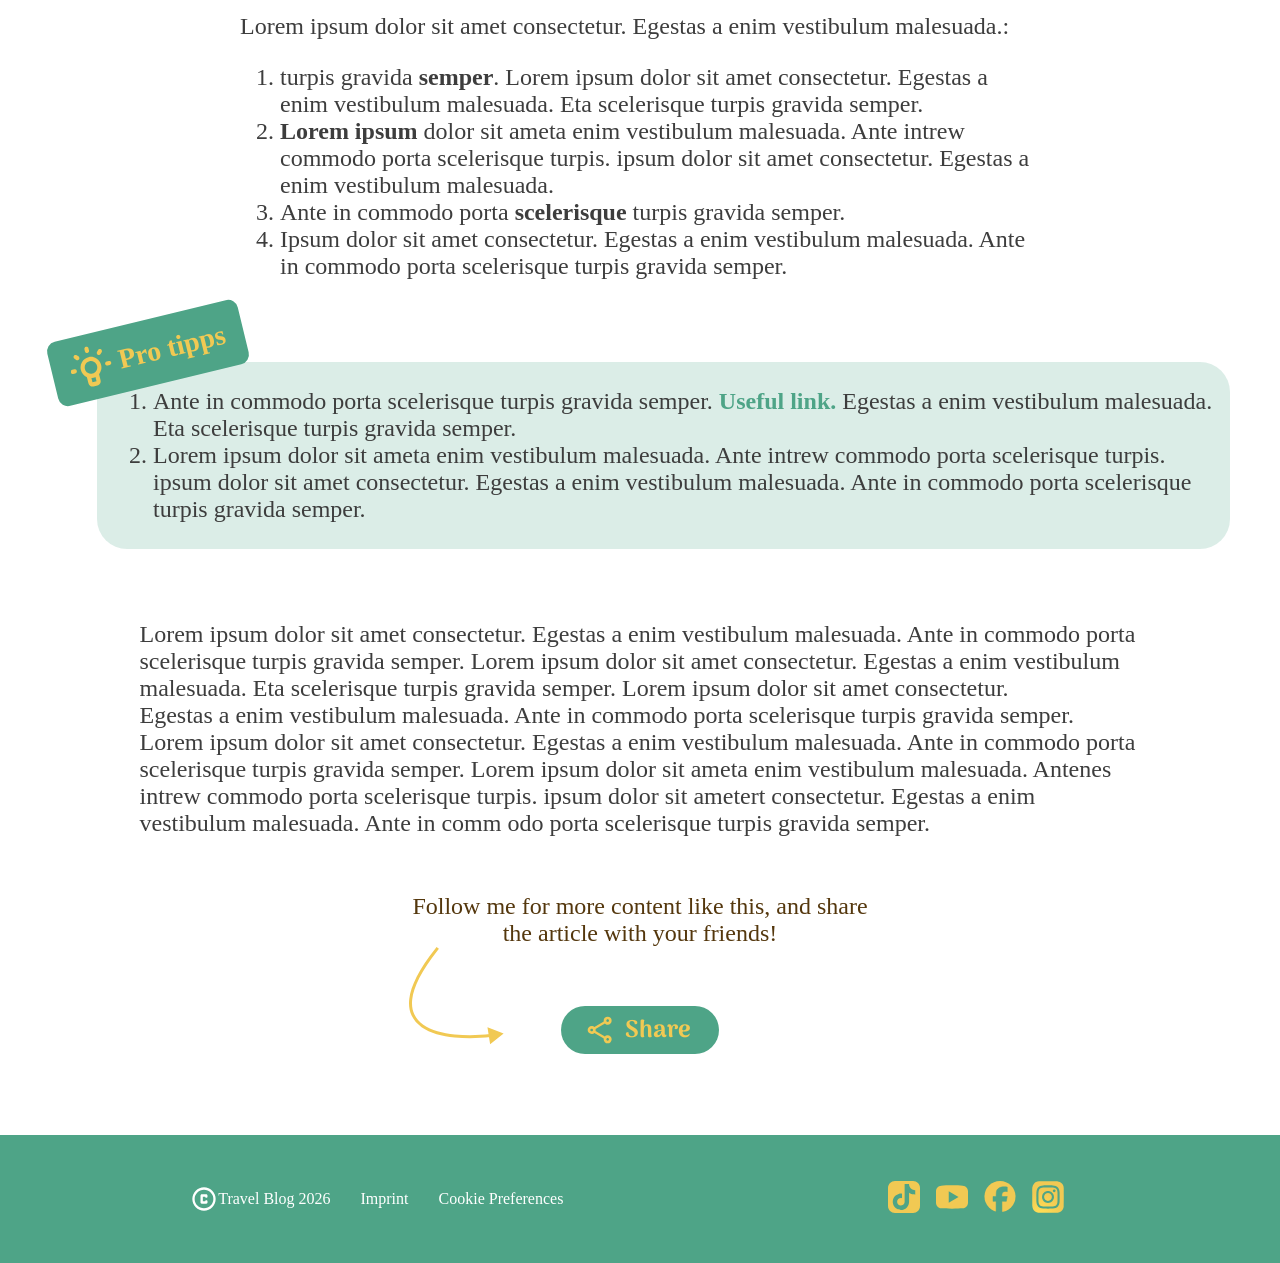
==== commit af41ac29: "fix: reorder stylesheet links and restructure author card section in carousel" ====
--- a/carousel.html
+++ b/carousel.html
@@ -5,12 +5,11 @@
     <meta charset="UTF-8">
     <meta name="viewport" content="width=device-width, initial-scale=1.0">
     <title>Carousel</title>
-
+    <link rel="stylesheet" href="css/variables.css">
     <link rel="stylesheet" href="css/standard.css">
-    <link rel="stylesheet" href="css/variables.css">
     <link rel="stylesheet" href="css/style.css">
     <link rel="stylesheet" href="css/carousel.css">
-    <link rel="stylesheet" href="css/responsiv.css">
+
 </head>
 
 <body>
@@ -39,48 +38,45 @@
                 than destinations — they’re feelings.
             </h6>
 
-        <div class="article-info">
-          <div class="article-info-container">
-            <img src="./assets/icons/date-icon.svg" alt="Kalender" />
-            <span>Date: 26.01.2026</span>
-          </div>
-          <div class="article-info-container">
-            <img
-              src="./assets/icons/reading-time-icon.svg"
-              alt="reading time"
-            />
-            <span>Readng time: 6 min.</span>
-          </div>
-          <div class="article-info-container">
-            <img src="./assets/icons/read-icon.svg" alt="read" />
-            <span>Read: 164</span>
-          </div>
-          <div class="article-info-container">
-            <img src="assets/icons/share-icon-green.svg" alt="share" />
-            <span>Shared: 18</span>
-          </div>
-        </div>
-      </div>
-      <aside class="author-card">
-        <img src="./assets/img/author.png" alt="Foto von Author" />
-        <div>
-          <div class="author-name">
-            <p>Tamara Wallker</p>
-          </div>
-          <div class="author-role">
-            <p>Author</p>
-          </div>
-        </div>
-        <div class="author-bio">
-          <p>
-            I’ve been traveling since 2017, chasing moments instead of plans.
-            I’m fascinated by snakes, love sharks, would happily spend weeks
-            deep in the jungle, and can never get enough papaya. As long as
-            there’s a next destination, I know I’m exactly where I’m meant to
-            be.
-          </p>
-        </div>
-      </aside>
+            <div class="article-info">
+                <div class="article-info-container">
+                    <img src="./assets/icons/date-icon.svg" alt="Kalender" />
+                    <span>Date: 26.01.2026</span>
+                </div>
+                <div class="article-info-container">
+                    <img src="./assets/icons/reading-time-icon.svg" alt="reading time" />
+                    <span>Readng time: 6 min.</span>
+                </div>
+                <div class="article-info-container">
+                    <img src="./assets/icons/read-icon.svg" alt="read" />
+                    <span>Read: 164</span>
+                </div>
+                <div class="article-info-container">
+                    <img src="assets/icons/share-icon-green.svg" alt="share" />
+                    <span>Shared: 18</span>
+                </div>
+            </div>
+        </div>
+        <aside class="author-card">
+            <img src="./assets/img/author.png" alt="Foto von Author" />
+            <div>
+                <div class="author-name">
+                    <p>Tamara Wallker</p>
+                </div>
+                <div class="author-role">
+                    <p>Author</p>
+                </div>
+            </div>
+            <div class="author-bio">
+                <p>
+                    I’ve been traveling since 2017, chasing moments instead of plans.
+                    I’m fascinated by snakes, love sharks, would happily spend weeks
+                    deep in the jungle, and can never get enough papaya. As long as
+                    there’s a next destination, I know I’m exactly where I’m meant to
+                    be.
+                </p>
+            </div>
+        </aside>
     </section>
     <section class="beach-destination-wrapper">
         <div>
--- a/css/variables.css
+++ b/css/variables.css
@@ -1,38 +1,51 @@
 @font-face {
+    font-display: swap;
+    /* Check https://developer.mozilla.org/en-US/docs/Web/CSS/@font-face/font-display for other options. */
     font-family: 'Arima';
-    src: url('../assets/fonts/Arima/Arima-VariableFont_wght.ttf') format('truetype-variations');
-    font-weight: 100 900;
     font-style: normal;
+    font-weight: 400;
+    src: url('../assets/fonts/arima-v7-latin-regular.woff2') format('woff2');
+    /* Chrome 36+, Opera 23+, Firefox 39+, Safari 12+, iOS 10+ */
+}
+
+/* arima-500 - latin */
+@font-face {
     font-display: swap;
+    /* Check https://developer.mozilla.org/en-US/docs/Web/CSS/@font-face/font-display for other options. */
+    font-family: 'Arima';
+    font-style: normal;
+    font-weight: 500;
+    src: url('../assets/fonts/arima-v7-latin-500.woff2') format('woff2');
+    /* Chrome 36+, Opera 23+, Firefox 39+, Safari 12+, iOS 10+ */
 }
+
+/* arima-600 - latin */
+@font-face {
+    font-display: swap;
+    /* Check https://developer.mozilla.org/en-US/docs/Web/CSS/@font-face/font-display for other options. */
+    font-family: 'Arima';
+    font-style: normal;
+    font-weight: 600;
+    src: url('../assets/fonts/arima-v7-latin-600.woff2') format('woff2');
+    /* Chrome 36+, Opera 23+, Firefox 39+, Safari 12+, iOS 10+ */
+}
+
+/* arima-700 - latin */
+@font-face {
+    font-display: swap;
+    /* Check https://developer.mozilla.org/en-US/docs/Web/CSS/@font-face/font-display for other options. */
+    font-family: 'Arima';
+    font-style: normal;
+    font-weight: 700;
+    src: url('../assets/fonts/Arima/arima-v7-latin-700.woff2') format('woff2');
+    /* Chrome 36+, Opera 23+, Firefox 39+, Safari 12+, iOS 10+ */
+}
+
+
 
 @font-face {
     font-family: 'Palanquin';
-    src: url('../assets/fonts/Arima/Palanquin/Palanquin-Thin.ttf') format('truetype');
-    font-weight: 100;
-    font-style: normal;
-    font-display: swap;
-}
-
-@font-face {
-    font-family: 'Palanquin';
-    src: url('../assets/fonts/Arima/Palanquin/Palanquin-ExtraLight.ttf') format('truetype');
-    font-weight: 200;
-    font-style: normal;
-    font-display: swap;
-}
-
-@font-face {
-    font-family: 'Palanquin';
-    src: url('../assets/fonts/Arima/Palanquin/Palanquin-Light.ttf') format('truetype');
-    font-weight: 300;
-    font-style: normal;
-    font-display: swap;
-}
-
-@font-face {
-    font-family: 'Palanquin';
-    src: url('../assets/fonts/Arima/Palanquin/Palanquin-Regular.ttf') format('truetype');
+    src: url('../assets/fonts/palanquin/palanquin-dark-v17-latin-regular.woff2') format('woff2');
     font-weight: 400;
     font-style: normal;
     font-display: swap;
@@ -40,7 +53,7 @@
 
 @font-face {
     font-family: 'Palanquin';
-    src: url('../assets/fonts/Arima/Palanquin/Palanquin-Medium.ttf') format('truetype');
+    src: url('../assets/fonts/palanquin/palanquin-dark-v17-latin-500.woff2') format('woff2');
     font-weight: 500;
     font-style: normal;
     font-display: swap;
@@ -48,7 +61,7 @@
 
 @font-face {
     font-family: 'Palanquin';
-    src: url('../assets/fonts/Arima/Palanquin/Palanquin-SemiBold.ttf') format('truetype');
+    src: url('../assets/fonts/palanquin/palanquin-dark-v17-latin-600.woff2') format('woff2');
     font-weight: 600;
     font-style: normal;
     font-display: swap;
@@ -56,7 +69,7 @@
 
 @font-face {
     font-family: 'Palanquin';
-    src: url('../assets/fonts/Arima/Palanquin/Palanquin-Bold.ttf') format('truetype');
+    src: url('../assets/fonts/palanquin/palanquin-dark-v17-latin-700.woff2') format('woff2');
     font-weight: 700;
     font-style: normal;
     font-display: swap;
--- a/css/standard.css
+++ b/css/standard.css
@@ -397,6 +397,12 @@
     .share-section-text p {
         margin-bottom: 20px;
     }
+
+        .author-card {
+        flex-direction: column;
+        gap: 16px;
+        margin-top: 24px;
+    }
 }
 
 @media screen and (max-width:500px) {
--- a/css/style.css
+++ b/css/style.css
@@ -116,181 +116,7 @@
     color: rgba(241, 201, 83, 1);
 }
 
-
-.hero {
-    /* background-image: url(./assets/img/yellow-background-color.png);
-    background-position: start;
-    background-repeat: no-repeat;
-    background-size: 100%; */
-    margin: 128px 0 0 0;
-    height: 515px;
-    width: 1440px;
-    z-index: 0;
-    position: relative;
-    display: grid;
-    overflow: hidden;
-    grid-template-areas: "content";
-    animation: grow-hero 0.5s ease-in-out forwards;
-    animation-delay: 6s;
-}
-
-.hero>div {
-    grid-area: overlay;
-    width: 1440px;
-    position: relative;
-    grid-area: content;
-    width: 100%;
-    height: 100%;
-    position: relative;
-}
-
-.hero-layer-text {
-    z-index: 6;
-    height: 515px;
-    display: flex;
-    flex-direction: column;
-    justify-content: center;
-    align-items: center;
-    overflow: hidden;
-    animation: move-left 1s 4s ease-in-out forwards;
-}
-
-.hero-layer-text h1 {
-    width: 345px;
-    color: var(--global-h1-color);
-    font-family: var(--font-heading-h1);
-    font-size: 60px;
-    font-weight: 700;
-    text-align: flex-start;
-    display: flex;
-    overflow: hidden;
-    transform: translateY(0%);
-    animation: move-h1 1s ease-in-out forwards;
-}
-
-.hero-layer-text p {
-    width: 345px;
-    font-family: "Palanquin";
-    font-size: 28px;
-    font-weight: 500;
-    color: #54370d;
-    text-align: flex-start;
-    display: flex;
-    animation: appear-p 1s ease-in-out forwards;
-    animation-delay: 1s;
-    opacity: 0;
-}
-
-.yellow-card img {
-    z-index: 2;
-    height: 515px;
-    width: 1440px;
-    display: grid;
-    opacity: 1;
-    position: absolute;
-    justify-content: center;
-    align-items: center;
-    overflow: visible;
-    animation: card 3s ease-in-out forwards;
-    animation-delay: 3s;
-}
-
-.hero-layer-photo img {
-    z-index: 1;
-    height: 515px;
-    width: 1440px;
-    display: flex;
-    opacity: 1;
-    position: absolute;
-    justify-content: center;
-    align-items: center;
-    overflow: hidden;
-}
-
-.hero-layer-first-wave img {
-    z-index: 3;
-    height: 515px;
-    width: 942px;
-    display: flex;
-    opacity: 1;
-    position: absolute;
-    overflow: hidden;
-    animation: first-wave 3s ease-in-out forwards;
-    animation-delay: 3s;
-}
-
-.hero-layer-second-wave {
-    height: 545px;
-    position: absolute;
-    bottom: 0;
-    right: 0;
-}
-
-.hero-layer-second-wave img {
-    z-index: 4;
-    height: 545px;
-    width: auto;
-    bottom: 0;
-    right: 0;
-    top: 0;
-    display: flex;
-    opacity: 0;
-    position: absolute;
-    overflow: visible;
-    display: block;
-    animation: second-wave-in 1.5s ease-in-out forwards;
-    animation-delay: 2.9s;
-}
-
-.hero-layer-logo {
-    width: 140px;
-    height: 140px;
-    display: block;
-    position: relative;
-    z-index: 4;
-    left: 25px;
-    top: 0px;
-    animation: banana 9000ms ease-in infinite;
-}
-
-.logo-wrapper {
-    position: absolute;
-    z-index: 4;
-    left: 320px;
-    bottom: 100px;
-    width: 160px;
-    height: 160px;
-    animation: banana 10s linear infinite;
-    transform-origin: center center;
-}
-
-.flag {
-    display: flex;
-    left: -70px;
-    top: 0px;
-    position: relative;
-}
-
-.hero div.moving {
-    position: absolute;
-    top: 256px;
-    left: 420px;
-    width: 180px;
-    height: 180px;
-    background-color: rgba(78, 164, 135, 1);
-    border-radius: 50%;
-    z-index: 10;
-    display: flex;
-    justify-content: center;
-    align-items: center;
-    opacity: 0;
-    animation: moving-in 1s ease-in-out forwards;
-    animation-delay: 5.9s;
-    overflow: hidden;
-}
-
-
-main>section {
+main {
     width: 100%;
     max-width: 1220px;
     margin-left: auto;
@@ -519,7 +345,7 @@
     padding-bottom: 5px;
 }
 
-HEAD summary::-webkit-details-marker {
+summary::-webkit-details-marker {
     display: none;
 }
 
@@ -588,6 +414,7 @@
     justify-content: center;
     gap: 15px;
     margin-top: 100px;
+    align-items: center;
 }
 
 .contact_p {
@@ -715,7 +542,8 @@
     height: 128px;
     align-items: center;
     width: 100%;
-    justify-content: space-around;
+    justify-content: space-between;
+    padding: 60px 120px;
 }
 
 .footer-left {
@@ -757,8 +585,1072 @@
     display: flex;
     gap: 16px;
     width: 44px;
+    padding-right: 120px;
 }
 
 .mobile-navbar {
     display: none;
+}
+
+@media screen and (max-width: 479px) {
+    .header {
+        height: 80px;
+        margin: unset;
+        border-top-left-radius: 20px;
+        border-top-right-radius: 20px;
+    }
+
+    .header-navbar {
+        justify-content: center;
+        margin: unset;
+    }
+
+    .navbar {
+        display: none;
+    }
+
+    #highlights,
+    #faq,
+    #contact {
+        width: 100%;
+        padding: 0px 16px;
+        margin-top: 80px;
+    }
+
+    h2 {
+        color: var(--global-h2-color);
+        font-size: 40px;
+        font-family: Arima;
+        font-weight: 700;
+    }
+
+    .highlights-headline {
+        padding-right: 20px;
+        margin-top: unset;
+    }
+
+    .highlights-headline img {
+        width: 40px;
+        height: 40px;
+    }
+
+    .highlights_p {
+        display: none;
+    }
+
+    .slider-main {
+        border-top-right-radius: 100px;
+        width: calc(100% - 16px);
+    }
+
+    .slider-main-element img {
+        width: 100%;
+        object-fit: cover;
+        object-position: 40%;
+    }
+
+    .highlights-slider-text {
+        left: 10px;
+        top: 100px;
+        width: calc(100% - 40px);
+        color: white;
+        height: auto;
+    }
+
+    .highlights-slider-text h3 {
+        font-size: 25px;
+    }
+
+    .highlights-slider-text p {
+        font-size: 20px;
+        width: calc(100% - 40px);
+        display: -webkit-box;
+        -webkit-line-clamp: 3;
+        -webkit-box-orient: vertical;
+        overflow: hidden;
+        height: auto;
+    }
+
+    .faq_headline {
+        margin-top: unset;
+    }
+
+    details {
+        width: 100%;
+        margin: unset;
+        border-radius: 12px;
+    }
+
+    summary {
+        font-size: 16px;
+        align-items: center;
+    }
+
+    .summary-img-div {
+        padding-top: 2px;
+    }
+
+    .contact_img {
+        width: 40px;
+        height: 40px;
+    }
+
+    .contact_headline {
+        gap: 8px;
+        align-items: center;
+        width: 100%;
+        justify-content: center;
+        margin-top: unset;
+    }
+
+    .contact_p {
+        display: none;
+    }
+
+    .row {
+        display: flex;
+        flex-direction: column;
+        gap: unset;
+    }
+
+    form {
+        width: 100%;
+        flex-direction: column;
+        display: flex;
+    }
+
+    .policy-container {
+        display: flex;
+        align-items: flex-start;
+    }
+
+    .policy-container input[type="checkbox"] {
+        width: 24px;
+        height: 24px;
+    }
+
+    .policy-container label {
+        font-size: 15px;
+    }
+
+    .footer-txt {
+        align-items: end;
+        justify-content: flex-start;
+        padding-bottom: 24px;
+        width: 100%;
+        padding-top: unset;
+        padding-left: unset;
+        padding-right: unset;
+        padding-left: 16px;
+    }
+
+    .footer-left {
+        display: flex;
+        align-items: center;
+        gap: unset;
+        flex-direction: column-reverse;
+        width: 100%;
+    }
+
+    .footer-imprint-cookies {
+        display: flex;
+        gap: unset;
+        flex-direction: column;
+    }
+
+    .footer-right img {
+        width: 24px;
+        height: 24px;
+    }
+
+    .footer-right {
+        display: flex;
+        padding-left: 15px;
+        gap: 10px;
+        width: 100%;
+        padding-right: unset;
+    }
+
+    .mobile-navbar {
+        display: flex;
+        position: sticky;
+        bottom: 0;
+        left: 0;
+        width: 100%;
+        height: 70px;
+        background-color: rgba(241, 201, 83, 1);
+        justify-content: space-around;
+        align-items: center;
+        z-index: 9999;
+        border-bottom-left-radius: 20px;
+        border-bottom-right-radius: 20px;
+    }
+
+    .mobile-menu img {
+        width: 40px;
+        height: 40px;
+    }
+}
+
+@media screen and (min-width: 480px) and (max-width: 767px) {
+    .header {
+        height: 80px;
+        margin: unset;
+        width: 100%;
+        border-top-left-radius: 20px;
+        border-top-right-radius: 20px;
+    }
+
+    .header-navbar {
+        justify-content: center;
+        margin: unset;
+    }
+
+    .navbar {
+        display: none;
+    }
+
+    #highlights,
+    #faq,
+    #contact {
+        width: 100%;
+        padding: 0px 32px;
+    }
+
+    .highlights_p {
+        padding: 40px 32px;
+        text-align: left;
+    }
+
+    .slider-main {
+        border-top-right-radius: 100px;
+        display: flex;
+        width: calc(100% - 40px);
+    }
+
+    .slider-main-element img {
+        width: 100%;
+        object-fit: cover;
+        object-position: 40%;
+    }
+
+    .highlights-slider-text {
+        left: 20px;
+        top: 100px;
+        width: calc(100% - 40px);
+        color: white;
+        height: auto;
+    }
+
+    .highlights-slider-text h3 {
+        font-size: 32px;
+    }
+
+    .highlights-slider-text p {
+        font-size: 20px;
+        width: 100%;
+        display: -webkit-box;
+        -webkit-line-clamp: unset;
+        -webkit-box-orient: vertical;
+        overflow: hidden;
+        height: auto;
+    }
+
+    details {
+        width: 100%;
+        margin: unset;
+
+    }
+
+    .contact_headline {
+
+        align-items: center;
+    }
+
+    .footer-txt {
+        align-items: end;
+        justify-content: flex-start;
+        padding-bottom: 24px;
+        width: 100%;
+        padding-top: unset;
+        padding-left: unset;
+        padding-right: unset;
+        padding-left: 16px;
+    }
+
+    .footer-left {
+        display: flex;
+        align-items: center;
+        gap: unset;
+        flex-direction: column-reverse;
+        width: 100%;
+    }
+
+    .footer-imprint-cookies {
+        display: flex;
+        gap: unset;
+        flex-direction: column;
+    }
+
+    .footer-right img {
+        width: 24px;
+        height: 24px;
+    }
+
+    .footer-right {
+        display: flex;
+        justify-content: space-around;
+        padding-left: 40px;
+        gap: 10px;
+        width: 100%;
+    }
+
+    .mobile-navbar {
+        display: flex;
+        position: sticky;
+        bottom: 0;
+        left: 0;
+        width: 100%;
+        height: 70px;
+        background-color: rgba(241, 201, 83, 1);
+        justify-content: space-around;
+        align-items: center;
+        z-index: 9999;
+        border-bottom-left-radius: 20px;
+        border-bottom-right-radius: 20px;
+    }
+
+    .mobile-menu img {
+        width: 40px;
+        height: 40px;
+    }
+}
+
+@media screen and (min-width: 768px) and (max-width: 1280px) {
+    .header {
+        height: 128px;
+        margin: unset;
+        width: 100%
+    }
+
+    .header-navbar {
+        justify-content: center;
+        margin: unset;
+    }
+
+    h2 {
+        font-size: 52px;
+    }
+
+    #highlights,
+    #faq,
+    #contact {
+        width: 100%;
+        padding: 0px 32px;
+        margin-top: 88px;
+    }
+
+    .highlights_p {
+        padding: 40px 32px;
+        text-align: left;
+        font-size: 24px;
+    }
+
+    .slider-main {
+        border-top-right-radius: 100px;
+        display: flex;
+        width: calc(100% - 30px);
+    }
+
+    .slider-main-element img {
+        width: 100%;
+        object-fit: cover;
+        object-position: 40%;
+    }
+
+    .highlights-slider-text {
+        left: 20px;
+        top: 100px;
+        width: calc(100% - 70px);
+        ;
+        color: white;
+        height: auto;
+    }
+
+    .highlights-slider-text h3 {
+        font-size: 32px;
+    }
+
+    .highlights-slider-text p {
+        font-size: 20px;
+        width: 100%;
+        display: -webkit-box;
+        -webkit-line-clamp: unset;
+        -webkit-box-orient: vertical;
+        overflow: hidden;
+        height: auto;
+    }
+
+    details {
+        margin: 0px 24px;
+        width: calc(100% - 40px);
+    }
+
+    .faq_headline {
+        margin-top: unset;
+    }
+
+    .contact_headline {
+        align-items: center;
+        margin-top: unset;
+    }
+
+    .contact_p {
+        font-size: 24px;
+        padding: 20px 100px;
+    }
+
+    .footer-txt {
+        padding-left: calc((50% - 720px) + 160px);
+        padding-right: calc((50% - 720px) + 160px);
+        justify-content: space-around;
+    }
+
+    .footer-left {
+        gap: 30px;
+
+
+    }
+
+    .footer-right {
+        gap: 16px;
+        padding-left: unset;
+        padding-right: 150px;
+    }
+}
+
+@media screen and (min-width:1281px) {
+    details {
+        width: 100%;
+        margin-left: unset;
+    }
+
+    form {
+        width: 100%;
+    }
+
+    .policy-container label {
+        font-size: 24px;
+    }
+
+    .policy-container input[type="checkbox"] {
+        margin-right: 10px;
+        cursor: pointer;
+        width: 24px;
+        height: 24px;
+    }
+}
+
+.footer-txt {
+    width: 100%;
+    padding-left: calc((50% - 720px) + 108px);
+    padding-right: calc((50% - 720px) + 160px);
+}
+
+.hero {
+    margin: 128px 0 0 0;
+    height: 515px;
+    width: 100%;
+    max-width: 1440px;
+    z-index: 0;
+    position: relative;
+    display: grid;
+    overflow: hidden;
+    grid-template-areas: "content";
+
+    animation: grow-hero 0.5s ease-in-out forwards;
+    animation-delay: 6s;
+
+}
+
+@keyframes grow-hero {
+    to {
+        height: 545px;
+    }
+}
+
+.hero>div {
+    grid-area: overlay;
+
+    position: relative;
+    grid-area: content;
+    width: 100%;
+    height: 100%;
+    max-width: 1440px;
+    position: relative;
+}
+
+.hero-layer-text {
+    z-index: 6;
+    width: 100dvw !important;
+    max-width: 1440px;
+
+    padding-left: 20px;
+    display: flex;
+    flex-direction: column;
+    justify-content: center;
+    align-items: center;
+    overflow: none;
+
+    transform-origin: center center;
+    animation: move-left 1s 4s ease-in-out forwards;
+}
+
+.hero-layer-text h1 {
+    width: 345px;
+    color: var(--global-h1-color);
+    font-family: "Arima";
+    font-size: 60px;
+    font-weight: 700;
+
+    text-align: flex-start;
+
+    display: flex;
+    overflow: hidden;
+    transform: translateY(0%);
+
+    animation: move-h1 1s ease-in-out forwards;
+}
+
+@keyframes move-h1 {
+    0% {
+        transform: translateY(100%);
+    }
+
+    100% {
+        transform: translateY(0%);
+    }
+}
+
+.hero-layer-text p {
+    max-width: 345px;
+    width: 50%;
+
+    font-family: "Palanquin";
+    font-size: 28px;
+    font-weight: 500;
+    color: #54370d;
+
+
+    text-align: flex-start;
+    display: flex;
+
+
+    animation: appear-p 1s ease-in-out forwards;
+    animation-delay: 1s;
+    opacity: 0;
+}
+
+@keyframes appear-p {
+    0% {
+        opacity: 0;
+    }
+
+    100% {
+        opacity: 1;
+    }
+}
+
+.hero-layer-photo img {
+    z-index: 1;
+    height: 515px;
+    width: 100dvw;
+
+    display: flex;
+    opacity: 1;
+    position: absolute;
+    justify-content: center;
+    align-items: center;
+    overflow: hidden;
+    object-fit: cover;
+    object-position: center;
+}
+
+.hero-layer-first-wave img {
+    z-index: 3;
+    height: 515px;
+    width: 942px;
+
+    display: flex;
+    opacity: 1;
+    position: absolute;
+    overflow: hidden;
+
+
+    animation: first-wave 1s ease-in-out forwards;
+    animation-delay: 5.9s;
+    transform: scale(1);
+    transform-origin: left;
+}
+
+@keyframes first-wave {
+    0% {
+        transform: scaleX(1);
+        opacity: 1;
+    }
+
+
+    100% {
+        transform: scaleX(0);
+        opacity: 1;
+    }
+}
+
+
+.hero-layer-second-wave {
+    height: 545px;
+    position: absolute;
+    bottom: 0;
+    right: 0;
+}
+
+.hero-layer-second-wave img {
+    z-index: 4;
+    height: 545px;
+    width: 647px;
+    max-width: 1440px;
+    bottom: 0;
+    top: 0;
+    display: flex;
+    opacity: 1;
+    position: absolute;
+    overflow: hidden;
+    animation: second-wave-in 2s ease-in-out forwards;
+    animation-delay: 3s;
+    transform: scale(3);
+    transform-origin: left;
+}
+
+
+@keyframes second-wave-in {
+    from {
+        transform: scaleX(3);
+    }
+
+    to {
+        transform: scaleX(1);
+    }
+}
+
+
+.hero-layer-logo {
+    width: 140px;
+    height: 140px;
+    display: block;
+    position: relative;
+    z-index: 4;
+    left: 25px;
+    top: 0px;
+    animation: banana 9000ms ease-in infinite;
+}
+
+.logo-wrapper {
+    position: absolute;
+    z-index: 4;
+    left: 320px;
+    bottom: 100px;
+    width: 160px;
+    height: 160px;
+    animation: banana 10s linear infinite;
+    transform-origin: center center;
+}
+
+.flag {
+    display: flex;
+    left: -70px;
+    top: 0px;
+    position: relative;
+}
+
+.hero div.moving {
+    position: absolute;
+    top: 256px;
+    left: 420px;
+    width: 180px;
+    height: 180px;
+    background-color: rgba(78, 164, 135, 1);
+    border-radius: 50%;
+    z-index: 10;
+    display: flex;
+    justify-content: center;
+    align-items: center;
+    opacity: 0;
+    animation: moving-in 1s ease-in-out forwards;
+    animation-delay: 5.7s;
+}
+
+@keyframes moving-in {
+    from {
+        transform: translateY(100px);
+
+        opacity: 0;
+    }
+
+    to {
+        transform: translateY(0);
+        transform: translateX(0);
+        opacity: 1;
+    }
+}
+
+@keyframes banana {
+
+    0%,
+    0.03% {
+        transform: translateY(0px) rotate(0deg) scaleX(1) scaleY(1);
+        animation-timing-function: ease-in;
+    }
+
+
+    25%,
+    25.03% {
+        transform: translateY(0px) rotate(90deg) scaleX(1) scaleY(1);
+        animation-timing-function: ease-in;
+    }
+
+    50%,
+    50.03% {
+        transform: translateY(0px) rotate(180deg) scaleX(1) scaleY(1);
+        animation-timing-function: ease-in;
+    }
+
+
+    75%,
+    75.03% {
+        transform: translateY(0px) rotate(270deg) scaleX(1) scaleY(1);
+        animation-timing-function: ease-in;
+    }
+
+    100%,
+    100.00% {
+        transform: translateY(0px) rotate(360deg) scaleX(1) scaleY(1);
+    }
+}
+
+@keyframes moving {
+    from {
+        transform: translateY(100%);
+        opacity: 0;
+    }
+
+    to {
+        transform: translateY(0);
+        opacity: 1;
+    }
+}
+
+.yellow-card-mobil {
+    display: none;
+}
+
+.yellow-card-mobil-groß {
+    display: none;
+}
+
+@media screen and (min-width:1440px) {
+
+    @keyframes move-left {
+        from {
+            transform: translateX(0);
+        }
+
+        to {
+            transform: translateX(-480px);
+        }
+    }
+
+    .hero {
+        margin-left: auto;
+        margin-right: auto;
+    }
+
+    .hero-layer-photo img {
+        max-width: 1440px;
+    }
+}
+
+@media screen and (min-width:1340px) and (max-width:1439px) {
+    .hero-layer-text {
+        transform-origin: center center;
+        animation: move-left 1s 4s ease-in-out forwards;
+    }
+
+    @keyframes move-left {
+        from {
+            transform: translateX(0%);
+        }
+
+        to {
+            transform: translateX(-33%);
+        }
+    }
+}
+
+@media screen and (min-width:1140px) and (max-width:1339px) {
+    .hero-layer-text {
+        transform-origin: center center;
+        animation: move-left 1s 4s ease-in-out forwards;
+    }
+
+    @keyframes move-left {
+        from {
+            transform: translateX(0%);
+        }
+
+        to {
+            transform: translateX(-30%);
+        }
+    }
+}
+
+
+@media screen and (min-width:940px) and (max-width:1139px) {
+    .hero-layer-text {
+        transform-origin: center center;
+        animation: move-left 1s 4s ease-in-out forwards;
+    }
+
+    @keyframes move-left {
+        from {
+            transform: translateX(0%);
+        }
+
+        to {
+            transform: translateX(-27%);
+        }
+    }
+}
+
+@media screen and (min-width:840px) and (max-width:939px) {
+    .hero-layer-text {
+        transform-origin: center center;
+        animation: move-left 1s 4s ease-in-out forwards;
+    }
+
+    @keyframes move-left {
+        from {
+            transform: translateX(0%);
+        }
+
+        to {
+            transform: translateX(-25%);
+        }
+    }
+}
+
+@media screen and (min-width:740px) and (max-width:839px) {
+    .hero-layer-text {
+        transform-origin: center center;
+        animation: move-left 1s 4s ease-in-out forwards;
+    }
+
+    @keyframes move-left {
+        from {
+            transform: translateX(0%);
+        }
+
+        to {
+            transform: translateX(-20%);
+        }
+    }
+}
+
+@media screen and (min-width:320px) and (max-width:739px) {
+    .hero {
+        animation: none;
+
+        height: 533px;
+        width: 100%;
+    }
+
+    .hero-layer-text {
+        padding: 0 0 0 10px;
+        display: flex;
+        flex-direction: column;
+        justify-content: center;
+        align-items: flex-start;
+        overflow: hidden;
+
+        animation: text-weg 1s forwards;
+        animation-delay: 2s;
+    }
+
+    .hero-layer-text h1 {
+        animation: none;
+        width: 261px;
+        height: 43px;
+        font-size: 40px;
+
+        display: flex;
+        overflow: hidden;
+        transform: translateY(0%);
+    }
+
+    .hero-layer-text p {
+        animation: none;
+        width: 261px;
+        height: 101px;
+        font-size: 20px;
+        opacity: 1;
+
+        text-align: flex-start;
+        display: flex;
+    }
+
+    @keyframes text-weg {
+        from {
+            opacity: 1;
+        }
+
+        to {
+            opacity: 0;
+        }
+    }
+
+    .yellow-card img {
+        display: none;
+    }
+
+    .hero-layer-photo img {
+        display: flex;
+        z-index: -1;
+        height: 515px;
+        width: 1440px;
+
+        opacity: 1;
+        position: absolute;
+        justify-content: center;
+        align-items: center;
+        overflow: hidden;
+        transform-origin: top right;
+        animation: photo-slide 1s forwards;
+        animation-delay: 0;
+    }
+
+    @keyframes photo-slide {
+        from {
+            transform: translateX(0%);
+        }
+
+        to {
+            transform: translateX(-46%);
+        }
+    }
+
+    .hero-layer-first-wave img {
+        display: none;
+    }
+
+    .hero-layer-second-wave img {
+        display: none;
+    }
+
+    .yellow-card-mobil {
+        display: flex;
+    }
+
+    .yellow-card-mobil img {
+        height: 280px;
+
+        width: 230px;
+        z-index: 0;
+        top: 0;
+        left: 0;
+        transform: scale(5);
+        transform-origin: top left;
+        animation: verkleinern 1s forwards;
+    }
+
+    .yellow-card-mobil-groß {
+        display: flex;
+        top: 0;
+        left: 0;
+    }
+
+    .yellow-card-mobil-groß img {
+        height: 482px;
+        width: 375px;
+        z-index: 1;
+        animation: wave-weg 1s forwards;
+        animation-delay: 3s;
+        transform-origin: top left;
+    }
+
+    @keyframes wave-weg {
+        from {
+            transform: scale(1);
+        }
+
+        to {
+            transform: scale(0);
+        }
+    }
+
+    @keyframes verkleinern {
+        from {
+            transform: scale(5);
+        }
+
+        to {
+            transform: scale(1);
+        }
+
+    }
+
+    .hero div.moving {
+        position: absolute;
+        top: 105px;
+        left: 70px;
+        width: 160px;
+        height: 160px;
+        background-color: rgba(78, 164, 135, 1);
+        border-radius: 50%;
+        z-index: 10;
+        display: flex;
+        justify-content: center;
+        align-items: center;
+        opacity: 0;
+        animation: tada 1s ease-in-out forwards;
+        animation-delay: 2.7s;
+    }
+
+    @keyframes tada {
+        from {
+            opacity: 0;
+        }
+
+        to {
+            opacity: 1;
+        }
+    }
+
+    .hero-layer-logo {
+        width: 130px;
+        height: 130px;
+        display: block;
+        position: relative;
+        z-index: 4;
+        left: 25px;
+        top: 0px;
+        animation: banana 9000ms ease-in infinite;
+    }
+
+    .flag {
+        display: flex;
+        left: -66px;
+        top: 0px;
+        position: relative;
+        width: 50px;
+        height: 50px;
+    }
 }
--- a/css/carousel.css
+++ b/css/carousel.css
@@ -265,79 +265,88 @@
   #s4:checked ~ .slider-radio { transform: translateX(calc(-50% - 232px)); }
   #s5:checked ~ .slider-radio { transform: translateX(calc(-50% - 464px)); }
 
-  /* ── S1 aktiv ── */
-  #s1:checked ~ .slider-radio .beach-destination-slider:nth-child(1) img {
-    transform: perspective(750px) rotateY(0deg) translateX(0) scale(1.20);
-    box-shadow: -12px 10px 28px rgba(0,0,0,0.35);
-  }
-  #s1:checked ~ .slider-radio .beach-destination-slider:nth-child(2) img,
-  #s1:checked ~ .slider-radio .beach-destination-slider:nth-child(3) img,
-  #s1:checked ~ .slider-radio .beach-destination-slider:nth-child(4) img,
-  #s1:checked ~ .slider-radio .beach-destination-slider:nth-child(5) img {
-    transform: perspective(750px) rotateY(-18deg) translateX(10px);
-    box-shadow: 9px 5px 20px 0px #00000040;
-  }
-
-  /* ── S2 aktiv ── */
-  #s2:checked ~ .slider-radio .beach-destination-slider:nth-child(1) img {
-    transform: perspective(750px) rotateY(18deg) translateX(-10px);
-    box-shadow: -9px 5px 20px 0px #00000040;
-  }
-  #s2:checked ~ .slider-radio .beach-destination-slider:nth-child(2) img {
-    transform: perspective(750px) rotateY(0deg) translateX(0) scale(1.20);
-    box-shadow: -12px 10px 28px rgba(0,0,0,0.35);
-  }
-  #s2:checked ~ .slider-radio .beach-destination-slider:nth-child(3) img,
-  #s2:checked ~ .slider-radio .beach-destination-slider:nth-child(4) img,
-  #s2:checked ~ .slider-radio .beach-destination-slider:nth-child(5) img {
-    transform: perspective(750px) rotateY(-18deg) translateX(10px);
-    box-shadow: 9px 5px 20px 0px #00000040;
-  }
-
-  /* ── S3 aktiv ── */
-  #s3:checked ~ .slider-radio .beach-destination-slider:nth-child(1) img,
-  #s3:checked ~ .slider-radio .beach-destination-slider:nth-child(2) img {
-    transform: perspective(750px) rotateY(18deg) translateX(-10px);
-    box-shadow: -9px 5px 20px 0px #00000040;
-  }
-  #s3:checked ~ .slider-radio .beach-destination-slider:nth-child(3) img {
-    transform: perspective(750px) rotateY(0deg) translateX(0) scale(1.20);
-    box-shadow: -12px 10px 28px rgba(0,0,0,0.35);
-  }
-  #s3:checked ~ .slider-radio .beach-destination-slider:nth-child(4) img,
-  #s3:checked ~ .slider-radio .beach-destination-slider:nth-child(5) img {
-    transform: perspective(750px) rotateY(-18deg) translateX(10px);
-    box-shadow: 9px 5px 20px 0px #00000040;
-  }
-
-  /* ── S4 aktiv ── */
-  #s4:checked ~ .slider-radio .beach-destination-slider:nth-child(1) img,
-  #s4:checked ~ .slider-radio .beach-destination-slider:nth-child(2) img,
-  #s4:checked ~ .slider-radio .beach-destination-slider:nth-child(3) img {
-    transform: perspective(750px) rotateY(18deg) translateX(-10px);
-    box-shadow: -9px 5px 20px 0px #00000040;
-  }
-  #s4:checked ~ .slider-radio .beach-destination-slider:nth-child(4) img {
-    transform: perspective(750px) rotateY(0deg) translateX(0) scale(1.20);
-    box-shadow: -12px 10px 28px rgba(0,0,0,0.35);
-  }
-  #s4:checked ~ .slider-radio .beach-destination-slider:nth-child(5) img {
-    transform: perspective(750px) rotateY(-18deg) translateX(10px);
-    box-shadow: 9px 5px 20px 0px #00000040;
-  }
-
-  /* ── S5 aktiv ── */
-  #s5:checked ~ .slider-radio .beach-destination-slider:nth-child(1) img,
-  #s5:checked ~ .slider-radio .beach-destination-slider:nth-child(2) img,
-  #s5:checked ~ .slider-radio .beach-destination-slider:nth-child(3) img,
-  #s5:checked ~ .slider-radio .beach-destination-slider:nth-child(4) img {
-    transform: perspective(750px) rotateY(18deg) translateX(-10px);
-    box-shadow: -9px 5px 20px 0px #00000040;
-  }
-  #s5:checked ~ .slider-radio .beach-destination-slider:nth-child(5) img {
-    transform: perspective(750px) rotateY(0deg) translateX(0) scale(1.20);
-    box-shadow: -12px 10px 28px rgba(0,0,0,0.35);
-  }
+/* ── S1 aktiv ── */
+#s1:checked ~ .slider-radio .beach-destination-slider:nth-child(1) img {
+  transform: perspective(750px) rotateY(0deg) translateX(0) scale(1.20);
+  box-shadow: -12px 10px 28px rgba(0, 0, 0, 0.35);
+}
+
+#s1:checked ~ .slider-radio .beach-destination-slider:nth-child(2) img,
+#s1:checked ~ .slider-radio .beach-destination-slider:nth-child(3) img,
+#s1:checked ~ .slider-radio .beach-destination-slider:nth-child(4) img,
+#s1:checked ~ .slider-radio .beach-destination-slider:nth-child(5) img {
+  transform: perspective(750px) rotateY(-18deg) translateX(10px);
+  box-shadow: 9px 5px 20px 0px #00000040;
+}
+
+/* ── S2 aktiv ── */
+#s2:checked ~ .slider-radio .beach-destination-slider:nth-child(1) img {
+  transform: perspective(750px) rotateY(18deg) translateX(-10px);
+  box-shadow: -9px 5px 20px 0px #00000040;
+}
+
+#s2:checked ~ .slider-radio .beach-destination-slider:nth-child(2) img {
+  transform: perspective(750px) rotateY(0deg) translateX(0) scale(1.20);
+  box-shadow: -12px 10px 28px rgba(0, 0, 0, 0.35);
+}
+
+#s2:checked ~ .slider-radio .beach-destination-slider:nth-child(3) img,
+#s2:checked ~ .slider-radio .beach-destination-slider:nth-child(4) img,
+#s2:checked ~ .slider-radio .beach-destination-slider:nth-child(5) img {
+  transform: perspective(750px) rotateY(-18deg) translateX(10px);
+  box-shadow: 9px 5px 20px 0px #00000040;
+}
+
+/* ── S3 aktiv ── */
+#s3:checked ~ .slider-radio .beach-destination-slider:nth-child(1) img,
+#s3:checked ~ .slider-radio .beach-destination-slider:nth-child(2) img {
+  transform: perspective(750px) rotateY(18deg) translateX(-10px);
+  box-shadow: -9px 5px 20px 0px #00000040;
+}
+
+#s3:checked ~ .slider-radio .beach-destination-slider:nth-child(3) img {
+  transform: perspective(750px) rotateY(0deg) translateX(0) scale(1.20);
+  box-shadow: -12px 10px 28px rgba(0, 0, 0, 0.35);
+}
+
+#s3:checked ~ .slider-radio .beach-destination-slider:nth-child(4) img,
+#s3:checked ~ .slider-radio .beach-destination-slider:nth-child(5) img {
+  transform: perspective(750px) rotateY(-18deg) translateX(10px);
+  box-shadow: 9px 5px 20px 0px #00000040;
+}
+
+/* ── S4 aktiv ── */
+#s4:checked ~ .slider-radio .beach-destination-slider:nth-child(1) img,
+#s4:checked ~ .slider-radio .beach-destination-slider:nth-child(2) img,
+#s4:checked ~ .slider-radio .beach-destination-slider:nth-child(3) img {
+  transform: perspective(750px) rotateY(18deg) translateX(-10px);
+  box-shadow: -9px 5px 20px 0px #00000040;
+}
+
+#s4:checked ~ .slider-radio .beach-destination-slider:nth-child(4) img {
+  transform: perspective(750px) rotateY(0deg) translateX(0) scale(1.20);
+  box-shadow: -12px 10px 28px rgba(0, 0, 0, 0.35);
+}
+
+#s4:checked ~ .slider-radio .beach-destination-slider:nth-child(5) img {
+  transform: perspective(750px) rotateY(-18deg) translateX(10px);
+  box-shadow: 9px 5px 20px 0px #00000040;
+}
+
+/* ── S5 aktiv ── */
+#s5:checked ~ .slider-radio .beach-destination-slider:nth-child(1) img,
+#s5:checked ~ .slider-radio .beach-destination-slider:nth-child(2) img,
+#s5:checked ~ .slider-radio .beach-destination-slider:nth-child(3) img,
+#s5:checked ~ .slider-radio .beach-destination-slider:nth-child(4) img {
+  transform: perspective(750px) rotateY(18deg) translateX(-10px);
+  box-shadow: -9px 5px 20px 0px #00000040;
+}
+
+#s5:checked ~ .slider-radio .beach-destination-slider:nth-child(5) img {
+  transform: perspective(750px) rotateY(0deg) translateX(0) scale(1.20);
+  box-shadow: -12px 10px 28px rgba(0, 0, 0, 0.35);
+}
+
 }
 
 
@@ -382,6 +391,11 @@
 }
 
 @media screen and (max-width: 500px) {
+   .beach-title {
+    font-size: 20px;
+    margin: 32px 0 0 0px !important;
+  }
+  
   .article-lorem p {
     font-size: 16px;
     margin-top: 0;
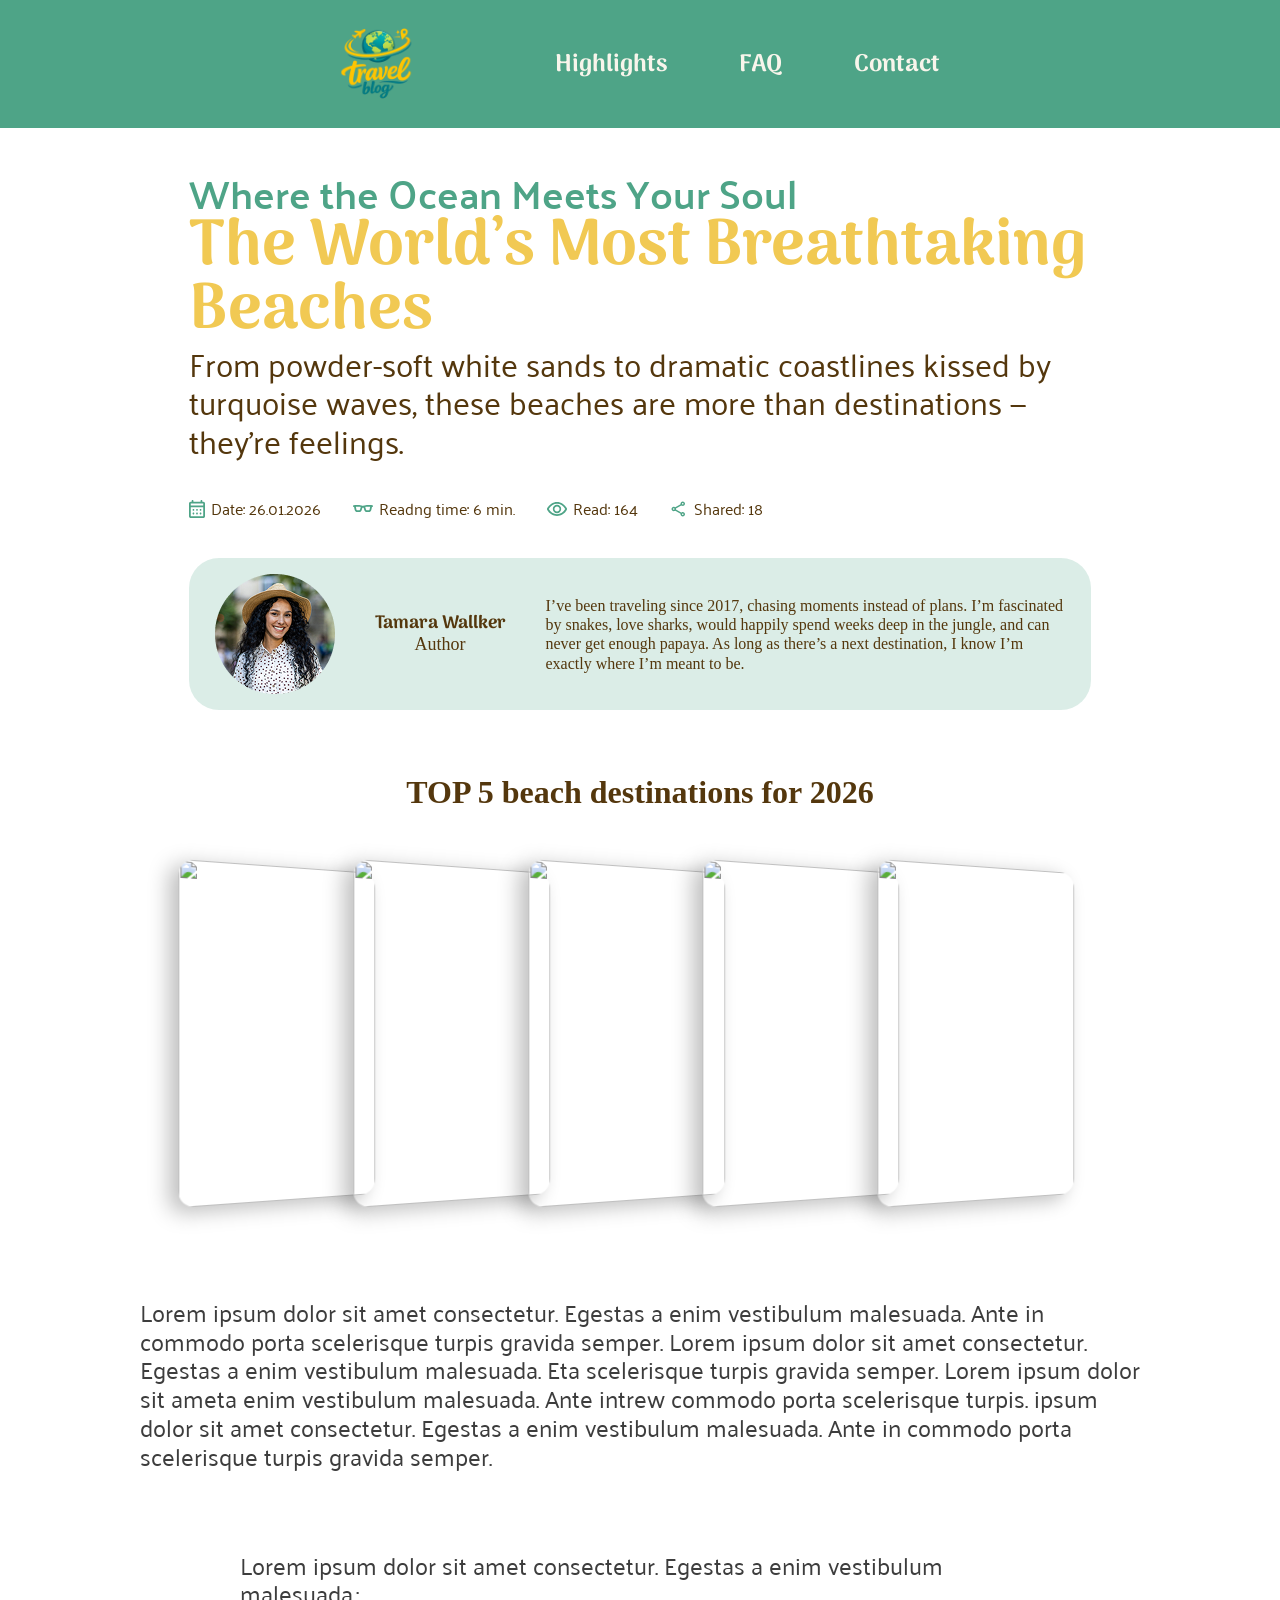
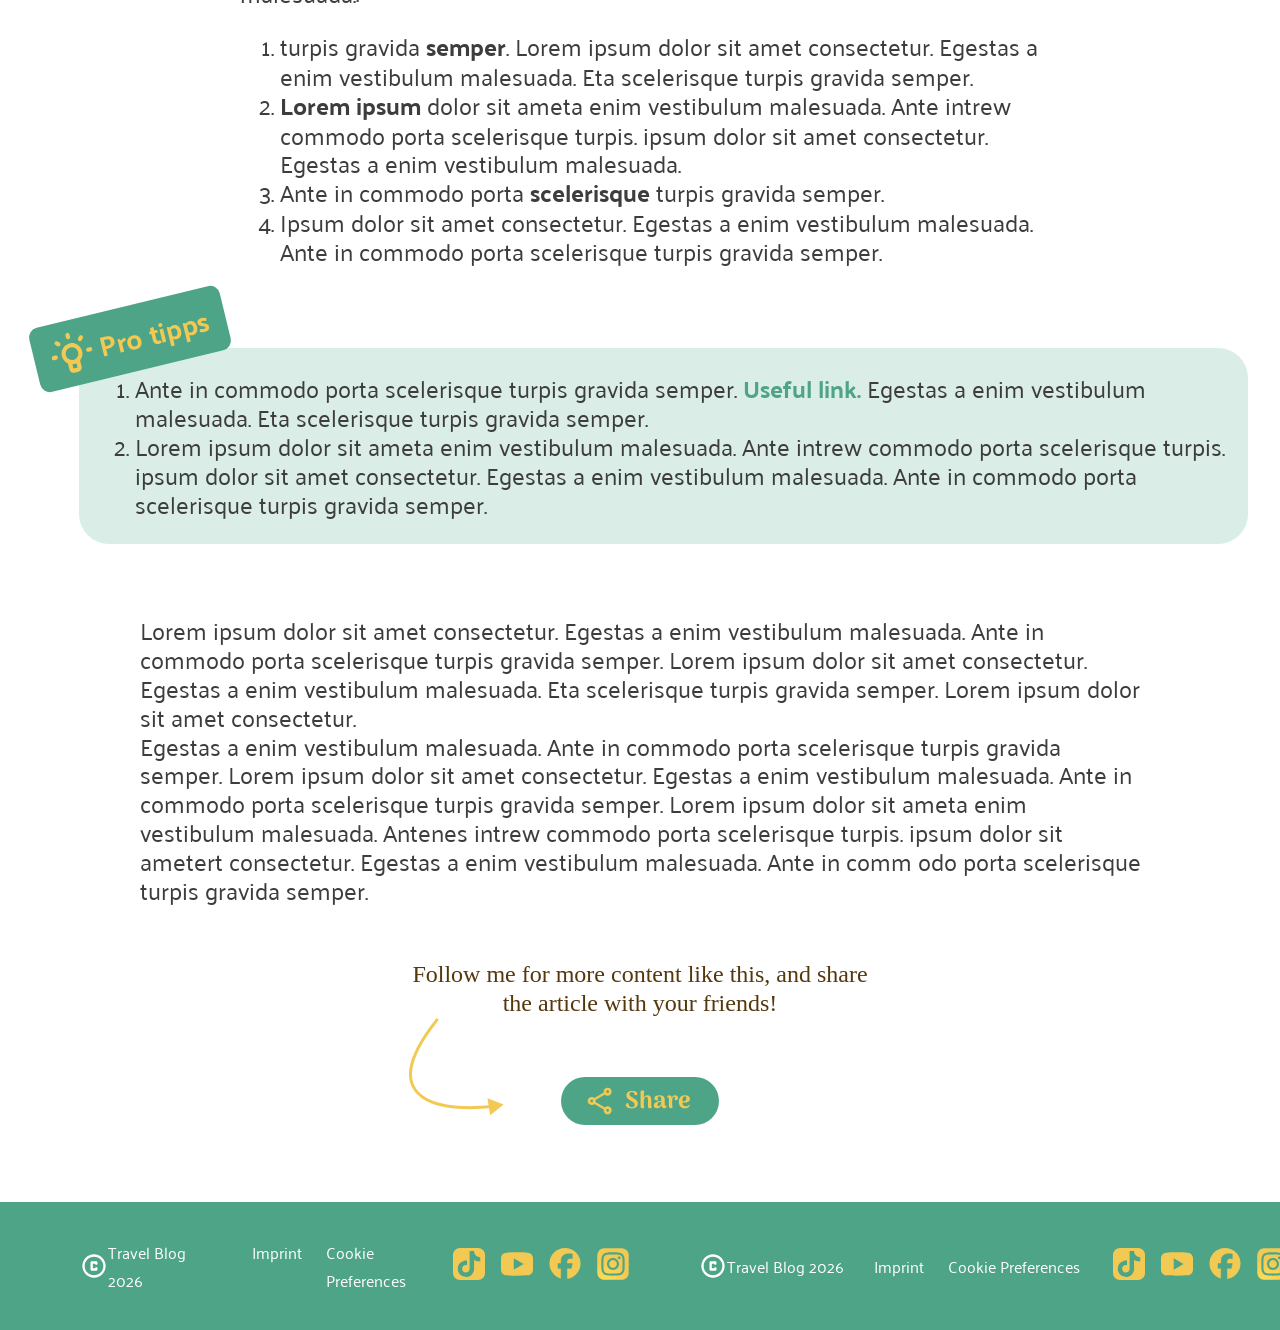
==== commit d414d1af: "bitte font-weight: 400 nicht ändern, responsive padding ungefähr gleich" ====
--- a/carousel.html
+++ b/carousel.html
@@ -214,8 +214,10 @@
                     <img src="assets/icons/copyright-footer.svg" alt="copyright Logo">
                     <a href="imprint.html#Copyrights">Travel Blog 2026</a>
                 </div>
-                <a href="imprint.html#top">Imprint</a>
-                <a href="imprint.html#Cookies">Cookie Preferences</a>
+                <div class="footer-imprint-cookies">
+                    <a href="imprint.html#top">Imprint</a>
+                    <a href="imprint.html#Cookies">Cookie Preferences</a>
+                </div>
             </div>
             <div class="footer-right">
                 <a href="https://tiktok.com" target="_blank"> <img src="assets/icons/Tiktok_icon 1.svg"
@@ -228,6 +230,29 @@
                         alt="Instagram Logo"></a>
             </div>
         </div>
+    <footer>
+        <div class="footer-txt">
+            <div class="footer-left">
+                <div class="footer-copyright">
+                    <img src="assets/icons/copyright-footer.svg" alt="copyright Logo">
+                    <a href="imprint.html#Copyrights">Travel Blog 2026</a>
+                </div>
+                <div class="footer-imprint-cookies">
+                    <a href="imprint.html#top">Imprint</a>
+                    <a href="imprint.html#Cookies">Cookie Preferences</a>
+                </div>
+            </div>
+            <div class="footer-right">
+                <a href="https://tiktok.com" target="_blank"> <img src="assets/icons/Tiktok_icon 1.svg"
+                        alt="TicToc Logo"></a>
+                <a href="https://youtube.com" target="_blank"><img class="footer-youtube-img"
+                        src="assets/icons/youtube-footer.svg" alt="Youtube logo"></a>
+                <a href="https://facebook.com" target="_blank"><img src="assets/icons/facebook-footer.svg"
+                        alt="Facebook Logo"></a>
+                <a href="https://instagram.com" target="_blank"><img src="assets/icons/Instagram_logo_footer.svg"
+                        alt="Instagram Logo"></a>
+            </div>
+        </div>
     </footer>
     <nav class="mobile-navbar">
         <a href="#home"><img src="assets/icons/Home_mobile.svg" alt="Home"></a>
--- a/css/variables.css
+++ b/css/variables.css
@@ -1,51 +1,62 @@
 @font-face {
     font-display: swap;
-    /* Check https://developer.mozilla.org/en-US/docs/Web/CSS/@font-face/font-display for other options. */
     font-family: 'Arima';
     font-style: normal;
     font-weight: 400;
     src: url('../assets/fonts/arima-v7-latin-regular.woff2') format('woff2');
-    /* Chrome 36+, Opera 23+, Firefox 39+, Safari 12+, iOS 10+ */
 }
 
-/* arima-500 - latin */
 @font-face {
     font-display: swap;
-    /* Check https://developer.mozilla.org/en-US/docs/Web/CSS/@font-face/font-display for other options. */
     font-family: 'Arima';
     font-style: normal;
     font-weight: 500;
     src: url('../assets/fonts/arima-v7-latin-500.woff2') format('woff2');
-    /* Chrome 36+, Opera 23+, Firefox 39+, Safari 12+, iOS 10+ */
 }
 
-/* arima-600 - latin */
 @font-face {
     font-display: swap;
-    /* Check https://developer.mozilla.org/en-US/docs/Web/CSS/@font-face/font-display for other options. */
     font-family: 'Arima';
     font-style: normal;
     font-weight: 600;
     src: url('../assets/fonts/arima-v7-latin-600.woff2') format('woff2');
-    /* Chrome 36+, Opera 23+, Firefox 39+, Safari 12+, iOS 10+ */
 }
 
-/* arima-700 - latin */
 @font-face {
     font-display: swap;
-    /* Check https://developer.mozilla.org/en-US/docs/Web/CSS/@font-face/font-display for other options. */
     font-family: 'Arima';
     font-style: normal;
     font-weight: 700;
     src: url('../assets/fonts/Arima/arima-v7-latin-700.woff2') format('woff2');
-    /* Chrome 36+, Opera 23+, Firefox 39+, Safari 12+, iOS 10+ */
 }
-
-
 
 @font-face {
     font-family: 'Palanquin';
-    src: url('../assets/fonts/palanquin/palanquin-dark-v17-latin-regular.woff2') format('woff2');
+    src: url('../assets/fonts/font-Palanquin/palanquin/Palanquin-Thin.ttf') format('truetype');
+    font-weight: 100;
+    font-style: normal;
+    font-display: swap;
+}
+
+@font-face {
+    font-family: 'Palanquin';
+    src: url('../assets/fonts/font-Palanquin/palanquin/Palanquin-ExtraLight.ttf') format('truetype');
+    font-weight: 200;
+    font-style: normal;
+    font-display: swap;
+}
+
+@font-face {
+    font-family: 'Palanquin';
+    src: url('../assets/fonts/font-Palanquin/palanquin/Palanquin-Light.ttf') format('truetype');
+    font-weight: 300;
+    font-style: normal;
+    font-display: swap;
+}
+
+@font-face {
+    font-family: 'Palanquin';
+    src: url('../assets/fonts/font-Palanquin/palanquin/Palanquin-Regular.ttf') format('truetype');
     font-weight: 400;
     font-style: normal;
     font-display: swap;
@@ -53,7 +64,7 @@
 
 @font-face {
     font-family: 'Palanquin';
-    src: url('../assets/fonts/palanquin/palanquin-dark-v17-latin-500.woff2') format('woff2');
+    src: url('../assets/fonts/font-Palanquin/palanquin/Palanquin-Medium.ttf') format('truetype');
     font-weight: 500;
     font-style: normal;
     font-display: swap;
@@ -61,7 +72,7 @@
 
 @font-face {
     font-family: 'Palanquin';
-    src: url('../assets/fonts/palanquin/palanquin-dark-v17-latin-600.woff2') format('woff2');
+    src: url('../assets/fonts/font-Palanquin/palanquin/Palanquin-SemiBold.ttf') format('truetype');
     font-weight: 600;
     font-style: normal;
     font-display: swap;
@@ -69,7 +80,7 @@
 
 @font-face {
     font-family: 'Palanquin';
-    src: url('../assets/fonts/palanquin/palanquin-dark-v17-latin-700.woff2') format('woff2');
+    src: url('../assets/fonts/font-Palanquin/palanquin/Palanquin-Bold.ttf') format('truetype');
     font-weight: 700;
     font-style: normal;
     font-display: swap;
@@ -86,5 +97,4 @@
     --font-heading-h1: 'Arima', sans-serif;
     --font-heading-h2: 'Arima', sans-serif;
     --font-heading-h3: 'Palanquin', sans-serif;
-
 }
--- a/css/standard.css
+++ b/css/standard.css
@@ -7,11 +7,34 @@
     scroll-behavior: smooth;
 }
 
+h1 {
+    color: var(--global-h1-color);
+    font-size: 64px;
+    font-family: var(--font-heading-h1);
+    font-weight: 700;
+}
+
+h2 {
+    color: var(--global-h2-color);
+    font-size: 48px;
+    font-family: var(--font-heading-h2);
+    font-weight: 700;
+    padding-top: 6px;
+}
+
+h3 {
+    color: var(--global-h3-color);
+    font-size: 32px;
+    font-family: var(--font-heading-h3);
+    font-weight: 600;
+}
+
 h4 {
     font-family: 'Arima';
     font-size: 64px;
     font-weight: 700;
     color: var(--global-h4-color);
+    line-height: 100%;
 }
 
 h5 {
@@ -19,6 +42,7 @@
     font-size: 40px;
     font-weight: 600;
     color: var(--global-h5-color);
+    line-height: 120%;
 }
 
 h6 {
@@ -26,8 +50,88 @@
     font-size: 32px;
     font-weight: 400;
     color: var(--global-h6-color);
-}
-
+    line-height: 120%;
+}
+
+.header {
+    display: flex;
+    width: 100%;
+    justify-content: center;
+    align-items: center;
+    height: 128px;
+    position: absolute;
+    background-color: var(--nav-footer-bg-color);
+}
+
+.header-navbar {
+    display: flex;
+    justify-content: flex-start;
+    width: 100%;
+    max-width: 1440px;
+    flex-direction: row;
+    align-items: center;
+    gap: 102px;
+    margin-left: 146px;
+}
+
+.navbar a {
+    text-decoration: none;
+    color: rgba(248, 245, 235, 1);
+    font-family: Arima;
+    font-weight: bold;
+    font-size: 24px;
+}
+
+.navbar ul {
+    display: flex;
+    flex-direction: row;
+    align-items: center;
+    justify-content: flex-start;
+    gap: 72px;
+    list-style: none;
+}
+
+.nav-special-hover {
+    position: relative;
+    display: inline-block;
+}
+
+.nav-special-hover::after {
+    content: '';
+    position: absolute;
+    left: 55%;
+    bottom: 2px;
+    width: 100%;
+    height: 15px;
+    background-size: contain;
+    background-repeat: no-repeat;
+    background-position: center;
+    opacity: 0;
+    transform: translateX(-50%) scaleX(0);
+    transition: all 0.4s ease-in-out;
+}
+
+.highlight-hover::after {
+    background-image: url(../assets/icons/hover-highlight.svg);
+}
+
+.faq-hover::after {
+    background-image: url(../assets/icons/hover-faq.svg);
+}
+
+.contact-hover::after {
+    background-image: url(../assets/icons/hover-contact.svg);
+    left: 50%;
+}
+
+.nav-special-hover:hover::after {
+    opacity: 1;
+    transform: translateX(-50%) scaleX(1.1);
+}
+
+.nav-special-hover:active {
+    color: rgba(241, 201, 83, 1);
+}
 
 .hero-section-layout {
     margin: 208px auto 0;
@@ -57,6 +161,8 @@
     font-size: 16px;
     font-weight: 400;
     color: #54370D;
+    line-height: 120%;
+    line-height: 120%;
 }
 
 .article-info img {
@@ -86,6 +192,7 @@
 
 .author-card p {
     color: #54370D;
+    line-height: 120%;
 }
 
 .author-name p {
@@ -137,6 +244,7 @@
     font-family: "Palanquin";
     font-size: 28px;
     font-weight: 700;
+    line-height: 120%;
 }
 
 .pro-tipps-tipps {
@@ -153,6 +261,7 @@
     font-size: 24px;
     font-weight: 400;
     color: #3D3D3D;
+    line-height: 120%;
 }
 
 .pro-tipps-tipps a {
@@ -161,6 +270,7 @@
     text-decoration: none;
     color: #4EA487;
     font-weight: 700;
+    line-height: 120%;
 }
 
 .share-section {
@@ -181,6 +291,7 @@
     text-align: center;
     max-width: 463px;
     max-height: 58px;
+    line-height: 120%;
 }
 
 .groß-img img {
@@ -193,13 +304,13 @@
     display: none;
 }
 
-button{
+button {
     background: none;
     border: none;
 }
 
 .share-button {
-     border-radius: 40px;
+    border-radius: 40px;
     border: none;
     width: 158px;
     height: 48px;
@@ -213,7 +324,7 @@
     display: flex;
     outline: none;
     transition: all 0.3s ease-in-out;
-    
+
 }
 
 .share-button img {
@@ -246,7 +357,7 @@
     width: 32px;
 }
 
-button:focus-within{
+button:focus-within {
     display: flex;
     justify-content: center;
     width: 273px;
@@ -283,6 +394,73 @@
     font-weight: 700;
 }
 
+footer {
+    display: flex;
+    width: 100%;
+    height: 128px;
+    background-color: var(--nav-footer-bg-color);
+}
+
+footer img {
+    width: 28px;
+    height: 28px;
+}
+
+.footer-txt {
+    display: flex;
+    height: 128px;
+    align-items: center;
+    width: 100%;
+    justify-content: space-between;
+    padding: 60px 120px;
+}
+
+.footer-left {
+    display: flex;
+    align-items: center;
+    gap: 90px;
+}
+
+.footer-copyright {
+    display: flex;
+    align-items: center;
+}
+
+.footer-imprint-cookies {
+    display: flex;
+    gap: 24px;
+}
+
+.footer-left a {
+    text-decoration: none;
+    font-family: palanquin;
+    font-size: 16px;
+    font-weight: 400;
+    color: rgba(255, 255, 255, 1);
+
+}
+
+.footer-right img {
+    width: 32px;
+    height: 32px;
+}
+
+.footer-youtube-img {
+    width: 44px;
+
+}
+
+.footer-right {
+    display: flex;
+    gap: 16px;
+    width: 44px;
+    padding-right: 120px;
+}
+
+.mobile-navbar {
+    display: none;
+}
+
 @media screen and (min-width:1440px) {
     .hero-section-layout {
         width: 1440px;
@@ -298,6 +476,7 @@
 @media screen and (max-width:1280px) {
     .hero-section-layout {
         flex-direction: column;
+        padding: 0 32px;
     }
 
     .author-card {
@@ -330,21 +509,21 @@
 @media screen and (min-width:875px) {
     .hero-section-layout {
         margin-top: 168px;
-        padding: 0 50px;
+        padding: 0 32px;
     }
 
     .pro-tipps {
         width: 100%;
         margin: 40px 0 0;
-        padding: 0 50px;
-    }
-}
-
-@media screen and (max-width:875px) {
+        padding: 0 32px;
+    }
+}
+
+@media screen and (max-width:932px) {
     .hero-section-layout {
         width: 100%;
         margin-top: 168px;
-        padding: 0 50px;
+        padding: 0 32px;
     }
 
     .hero-section {
@@ -352,7 +531,9 @@
     }
 
     .author-card {
-        width: 100%;
+        flex-direction: row;
+        justify-content: center;
+        gap: 40px;
     }
 
     .author-bio {
@@ -360,16 +541,20 @@
     }
 }
 
-@media screen and (max-width:800px) {
+@media screen and (max-width:767px) {
+    .hero-section-layout {
+        margin: 100px auto 0;
+    }
+
     .pro-tipps {
-        padding: 0 20px;
+        padding: 0 32px;
         margin: 40px 0 0;
     }
 }
 
 @media screen and (max-width: 700px) {
     .hero-section-layout {
-        padding: 0 20px;
+        padding: 0 32px;
     }
 }
 
@@ -382,7 +567,7 @@
 @media screen and (max-width:544px) {
     .share-section {
         width: 100%;
-        padding: 0 20px;
+        padding: 0 32px;
     }
 
     .groß-img img {
@@ -398,7 +583,7 @@
         margin-bottom: 20px;
     }
 
-        .author-card {
+    .author-card {
         flex-direction: column;
         gap: 16px;
         margin-top: 24px;
@@ -459,10 +644,10 @@
     }
 }
 
-@media screen and (max-width:380px) {
+@media screen and (max-width:479px) {
     .hero-section-layout {
         margin: calc(80px + 24px) 0 0;
-        padding: 0 10px;
+        padding: 0 16px;
     }
 
     .author-card {
@@ -473,7 +658,7 @@
 
     .pro-tipps {
         margin: 40px 0 0 0;
-        padding: 0 10px;
+        padding: 0 16px;
     }
 
     .pro-tipps-tipps {
--- a/css/style.css
+++ b/css/style.css
@@ -14,106 +14,176 @@
     flex-direction: column;
 }
 
-h1 {
-    color: var(--global-h1-color);
-    font-size: 64px;
-    font-family: var(--font-heading-h1);
-    font-weight: 700;
-}
-
-h2 {
-    color: var(--global-h2-color);
-    font-size: 48px;
-    font-family: var(--font-heading-h2);
-    font-weight: 700;
-    padding-top: 6px;
-}
-
-h3 {
-    color: var(--global-h3-color);
-    font-size: 32px;
-    font-family: var(--font-heading-h3);
-    font-weight: 600;
-}
-
-.header {
-    display: flex;
-    width: 100%;
-    justify-content: center;
-    align-items: center;
-    height: 128px;
-    position: absolute;
-    background-color: var(--nav-footer-bg-color);
-}
-
-.header-navbar {
-    display: flex;
-    justify-content: flex-start;
+.hero {
+    margin: 128px 0 0 0;
+    height: 515px;
     width: 100%;
     max-width: 1440px;
-    flex-direction: row;
-    align-items: center;
-    gap: 102px;
-    margin-left: 146px;
-}
-
-.navbar a {
-    text-decoration: none;
-    color: rgba(248, 245, 235, 1);
-    font-family: Arima;
-    font-weight: bold;
-    font-size: 24px;
-}
-
-.navbar ul {
-    display: flex;
-    flex-direction: row;
-    align-items: center;
-    justify-content: flex-start;
-    gap: 72px;
-    list-style: none;
-}
-
-.nav-special-hover {
+    z-index: 0;
     position: relative;
-    display: inline-block;
-}
-
-.nav-special-hover::after {
-    content: '';
+    display: grid;
+    overflow: hidden;
+    grid-template-areas: "content";
+    animation: grow-hero 0.5s ease-in-out forwards;
+    animation-delay: 6s;
+
+}
+
+.hero>div {
+    grid-area: overlay;
+    position: relative;
+    grid-area: content;
+    width: 100%;
+    height: 100%;
+    max-width: 1440px;
+    position: relative;
+}
+
+.hero-layer-text {
+    z-index: 6;
+    width: 100dvw !important;
+    max-width: 1440px;
+    padding-left: 20px;
+    display: flex;
+    flex-direction: column;
+    justify-content: center;
+    align-items: center;
+    overflow: none;
+    transform-origin: center center;
+    animation: move-left 1s 4s ease-in-out forwards;
+}
+
+.hero-layer-text h1 {
+    width: 345px;
+    color: var(--global-h1-color);
+    font-family: "Arima";
+    font-size: 60px;
+    font-weight: 700;
+    text-align: flex-start;
+    display: flex;
+    overflow: hidden;
+    transform: translateY(0%);
+    animation: move-h1 1s ease-in-out forwards;
+}
+
+.hero-layer-text p {
+    max-width: 345px;
+    width: 50%;
+    font-family: "Palanquin";
+    font-size: 28px;
+    font-weight: 500;
+    color: #54370d;
+    text-align: start;
+    display: flex;
+    animation: appear-p 1s ease-in-out forwards;
+    animation-delay: 1s;
+    opacity: 0;
+}
+
+.hero-layer-photo img {
+    z-index: 1;
+    height: 515px;
+    width: 100dvw;
+    display: flex;
+    opacity: 1;
     position: absolute;
-    left: 55%;
-    bottom: 2px;
-    width: 100%;
-    height: 15px;
-    background-size: contain;
-    background-repeat: no-repeat;
-    background-position: center;
+    justify-content: center;
+    align-items: center;
+    overflow: hidden;
+    object-fit: cover;
+    object-position: center;
+}
+
+.hero-layer-first-wave img {
+    z-index: 3;
+    height: 515px;
+    width: 942px;
+    display: flex;
+    opacity: 1;
+    position: absolute;
+    overflow: hidden;
+    animation: first-wave 1s ease-in-out forwards;
+    animation-delay: 5.9s;
+    transform: scale(1);
+    transform-origin: left;
+}
+
+.hero-layer-second-wave {
+    height: 545px;
+    position: absolute;
+    bottom: 0;
+    right: 0;
+}
+
+.hero-layer-second-wave img {
+    z-index: 4;
+    height: 545px;
+    width: 647px;
+    max-width: 1440px;
+    bottom: 0;
+    top: 0;
+    display: flex;
+    opacity: 1;
+    position: absolute;
+    overflow: hidden;
+    animation: second-wave-in 2s ease-in-out forwards;
+    animation-delay: 3s;
+    transform: scale(3);
+    transform-origin: left;
+}
+
+.hero-layer-logo {
+    width: 140px;
+    height: 140px;
+    display: block;
+    position: relative;
+    z-index: 4;
+    left: 25px;
+    top: 0px;
+    animation: banana 9000ms ease-in infinite;
+}
+
+.logo-wrapper {
+    position: absolute;
+    z-index: 4;
+    left: 320px;
+    bottom: 100px;
+    width: 160px;
+    height: 160px;
+    animation: banana 10s linear infinite;
+    transform-origin: center center;
+}
+
+.flag {
+    display: flex;
+    left: -70px;
+    top: 0px;
+    position: relative;
+}
+
+.hero div.moving {
+    position: absolute;
+    top: 256px;
+    left: 420px;
+    width: 180px;
+    height: 180px;
+    background-color: rgba(78, 164, 135, 1);
+    border-radius: 50%;
+    z-index: 10;
+    display: flex;
+    justify-content: center;
+    align-items: center;
     opacity: 0;
-    transform: translateX(-50%) scaleX(0);
-    transition: all 0.4s ease-in-out;
-}
-
-.highlight-hover::after {
-    background-image: url(../assets/icons/hover-highlight.svg);
-}
-
-.faq-hover::after {
-    background-image: url(../assets/icons/hover-faq.svg);
-}
-
-.contact-hover::after {
-    background-image: url(../assets/icons/hover-contact.svg);
-    left: 50%;
-}
-
-.nav-special-hover:hover::after {
-    opacity: 1;
-    transform: translateX(-50%) scaleX(1.1);
-}
-
-.nav-special-hover:active {
-    color: rgba(241, 201, 83, 1);
+    animation: moving-in 1s ease-in-out forwards;
+    animation-delay: 5.7s;
+}
+
+.yellow-card-mobil {
+    display: none;
+}
+
+.yellow-card-mobil-groß {
+    display: none;
 }
 
 main {
@@ -327,7 +397,7 @@
 summary {
     font-family: palanquin;
     font-size: 24px;
-    font-weight: bold;
+    font-weight: 700;
     cursor: pointer;
 }
 
@@ -383,13 +453,14 @@
     margin-bottom: 20px;
     border: none;
     border-bottom: 2px solid #ccc;
-    background-color: transparent;
+    background-color: transparent !important;
     border-radius: 0;
     outline: none;
     font-family: Palanquin;
     font-size: 25px;
     resize: none;
     line-height: 1.2;
+    height: 52px;
 }
 
 
@@ -486,7 +557,7 @@
 .policy-container label {
     font-size: 16px;
     font-family: 'Palanquin', Latin, sans-serif;
-    font-weight: 400;
+
     display: inline;
     color: rgba(84, 55, 13, 1);
     cursor: pointer;
@@ -568,7 +639,6 @@
     font-size: 16px;
     font-weight: 400;
     color: rgba(255, 255, 255, 1);
-
 }
 
 .footer-right img {
@@ -605,6 +675,10 @@
         margin: unset;
     }
 
+    .hero {
+        margin: 80px 0 0 0;
+    }
+
     .navbar {
         display: none;
     }
@@ -625,7 +699,7 @@
     }
 
     .highlights-headline {
-        padding-right: 20px;
+        padding-bottom: 30px;
         margin-top: unset;
     }
 
@@ -765,7 +839,7 @@
 
     .footer-right {
         display: flex;
-        padding-left: 15px;
+        padding-left: 10px;
         gap: 10px;
         width: 100%;
         padding-right: unset;
@@ -806,6 +880,10 @@
         margin: unset;
     }
 
+    .hero {
+        margin: 80px 0 0 0;
+    }
+
     .navbar {
         display: none;
     }
@@ -850,7 +928,7 @@
         font-size: 20px;
         width: 100%;
         display: -webkit-box;
-        -webkit-line-clamp: unset;
+        -webkit-line-clamp: 3;
         -webkit-box-orient: vertical;
         overflow: hidden;
         height: auto;
@@ -859,7 +937,6 @@
     details {
         width: 100%;
         margin: unset;
-
     }
 
     .contact_headline {
@@ -1018,8 +1095,6 @@
 
     .footer-left {
         gap: 30px;
-
-
     }
 
     .footer-right {
@@ -1049,312 +1124,12 @@
         width: 24px;
         height: 24px;
     }
-}
-
-.footer-txt {
-    width: 100%;
-    padding-left: calc((50% - 720px) + 108px);
-    padding-right: calc((50% - 720px) + 160px);
-}
-
-.hero {
-    margin: 128px 0 0 0;
-    height: 515px;
-    width: 100%;
-    max-width: 1440px;
-    z-index: 0;
-    position: relative;
-    display: grid;
-    overflow: hidden;
-    grid-template-areas: "content";
-
-    animation: grow-hero 0.5s ease-in-out forwards;
-    animation-delay: 6s;
-
-}
-
-@keyframes grow-hero {
-    to {
-        height: 545px;
-    }
-}
-
-.hero>div {
-    grid-area: overlay;
-
-    position: relative;
-    grid-area: content;
-    width: 100%;
-    height: 100%;
-    max-width: 1440px;
-    position: relative;
-}
-
-.hero-layer-text {
-    z-index: 6;
-    width: 100dvw !important;
-    max-width: 1440px;
-
-    padding-left: 20px;
-    display: flex;
-    flex-direction: column;
-    justify-content: center;
-    align-items: center;
-    overflow: none;
-
-    transform-origin: center center;
-    animation: move-left 1s 4s ease-in-out forwards;
-}
-
-.hero-layer-text h1 {
-    width: 345px;
-    color: var(--global-h1-color);
-    font-family: "Arima";
-    font-size: 60px;
-    font-weight: 700;
-
-    text-align: flex-start;
-
-    display: flex;
-    overflow: hidden;
-    transform: translateY(0%);
-
-    animation: move-h1 1s ease-in-out forwards;
-}
-
-@keyframes move-h1 {
-    0% {
-        transform: translateY(100%);
-    }
-
-    100% {
-        transform: translateY(0%);
-    }
-}
-
-.hero-layer-text p {
-    max-width: 345px;
-    width: 50%;
-
-    font-family: "Palanquin";
-    font-size: 28px;
-    font-weight: 500;
-    color: #54370d;
-
-
-    text-align: flex-start;
-    display: flex;
-
-
-    animation: appear-p 1s ease-in-out forwards;
-    animation-delay: 1s;
-    opacity: 0;
-}
-
-@keyframes appear-p {
-    0% {
-        opacity: 0;
-    }
-
-    100% {
-        opacity: 1;
-    }
-}
-
-.hero-layer-photo img {
-    z-index: 1;
-    height: 515px;
-    width: 100dvw;
-
-    display: flex;
-    opacity: 1;
-    position: absolute;
-    justify-content: center;
-    align-items: center;
-    overflow: hidden;
-    object-fit: cover;
-    object-position: center;
-}
-
-.hero-layer-first-wave img {
-    z-index: 3;
-    height: 515px;
-    width: 942px;
-
-    display: flex;
-    opacity: 1;
-    position: absolute;
-    overflow: hidden;
-
-
-    animation: first-wave 1s ease-in-out forwards;
-    animation-delay: 5.9s;
-    transform: scale(1);
-    transform-origin: left;
-}
-
-@keyframes first-wave {
-    0% {
-        transform: scaleX(1);
-        opacity: 1;
-    }
-
-
-    100% {
-        transform: scaleX(0);
-        opacity: 1;
-    }
-}
-
-
-.hero-layer-second-wave {
-    height: 545px;
-    position: absolute;
-    bottom: 0;
-    right: 0;
-}
-
-.hero-layer-second-wave img {
-    z-index: 4;
-    height: 545px;
-    width: 647px;
-    max-width: 1440px;
-    bottom: 0;
-    top: 0;
-    display: flex;
-    opacity: 1;
-    position: absolute;
-    overflow: hidden;
-    animation: second-wave-in 2s ease-in-out forwards;
-    animation-delay: 3s;
-    transform: scale(3);
-    transform-origin: left;
-}
-
-
-@keyframes second-wave-in {
-    from {
-        transform: scaleX(3);
-    }
-
-    to {
-        transform: scaleX(1);
-    }
-}
-
-
-.hero-layer-logo {
-    width: 140px;
-    height: 140px;
-    display: block;
-    position: relative;
-    z-index: 4;
-    left: 25px;
-    top: 0px;
-    animation: banana 9000ms ease-in infinite;
-}
-
-.logo-wrapper {
-    position: absolute;
-    z-index: 4;
-    left: 320px;
-    bottom: 100px;
-    width: 160px;
-    height: 160px;
-    animation: banana 10s linear infinite;
-    transform-origin: center center;
-}
-
-.flag {
-    display: flex;
-    left: -70px;
-    top: 0px;
-    position: relative;
-}
-
-.hero div.moving {
-    position: absolute;
-    top: 256px;
-    left: 420px;
-    width: 180px;
-    height: 180px;
-    background-color: rgba(78, 164, 135, 1);
-    border-radius: 50%;
-    z-index: 10;
-    display: flex;
-    justify-content: center;
-    align-items: center;
-    opacity: 0;
-    animation: moving-in 1s ease-in-out forwards;
-    animation-delay: 5.7s;
-}
-
-@keyframes moving-in {
-    from {
-        transform: translateY(100px);
-
-        opacity: 0;
-    }
-
-    to {
-        transform: translateY(0);
-        transform: translateX(0);
-        opacity: 1;
-    }
-}
-
-@keyframes banana {
-
-    0%,
-    0.03% {
-        transform: translateY(0px) rotate(0deg) scaleX(1) scaleY(1);
-        animation-timing-function: ease-in;
-    }
-
-
-    25%,
-    25.03% {
-        transform: translateY(0px) rotate(90deg) scaleX(1) scaleY(1);
-        animation-timing-function: ease-in;
-    }
-
-    50%,
-    50.03% {
-        transform: translateY(0px) rotate(180deg) scaleX(1) scaleY(1);
-        animation-timing-function: ease-in;
-    }
-
-
-    75%,
-    75.03% {
-        transform: translateY(0px) rotate(270deg) scaleX(1) scaleY(1);
-        animation-timing-function: ease-in;
-    }
-
-    100%,
-    100.00% {
-        transform: translateY(0px) rotate(360deg) scaleX(1) scaleY(1);
-    }
-}
-
-@keyframes moving {
-    from {
-        transform: translateY(100%);
-        opacity: 0;
-    }
-
-    to {
-        transform: translateY(0);
-        opacity: 1;
-    }
-}
-
-.yellow-card-mobil {
-    display: none;
-}
-
-.yellow-card-mobil-groß {
-    display: none;
+
+    .footer-txt {
+        width: 100%;
+        padding-left: calc((50% - 720px) + 108px);
+        padding-right: calc((50% - 720px) + 160px);
+    }
 }
 
 @media screen and (min-width:1440px) {
@@ -1384,16 +1159,6 @@
         transform-origin: center center;
         animation: move-left 1s 4s ease-in-out forwards;
     }
-
-    @keyframes move-left {
-        from {
-            transform: translateX(0%);
-        }
-
-        to {
-            transform: translateX(-33%);
-        }
-    }
 }
 
 @media screen and (min-width:1140px) and (max-width:1339px) {
@@ -1401,34 +1166,13 @@
         transform-origin: center center;
         animation: move-left 1s 4s ease-in-out forwards;
     }
-
-    @keyframes move-left {
-        from {
-            transform: translateX(0%);
-        }
-
-        to {
-            transform: translateX(-30%);
-        }
-    }
-}
-
+}
 
 @media screen and (min-width:940px) and (max-width:1139px) {
     .hero-layer-text {
         transform-origin: center center;
         animation: move-left 1s 4s ease-in-out forwards;
     }
-
-    @keyframes move-left {
-        from {
-            transform: translateX(0%);
-        }
-
-        to {
-            transform: translateX(-27%);
-        }
-    }
 }
 
 @media screen and (min-width:840px) and (max-width:939px) {
@@ -1436,16 +1180,6 @@
         transform-origin: center center;
         animation: move-left 1s 4s ease-in-out forwards;
     }
-
-    @keyframes move-left {
-        from {
-            transform: translateX(0%);
-        }
-
-        to {
-            transform: translateX(-25%);
-        }
-    }
 }
 
 @media screen and (min-width:740px) and (max-width:839px) {
@@ -1453,22 +1187,11 @@
         transform-origin: center center;
         animation: move-left 1s 4s ease-in-out forwards;
     }
-
-    @keyframes move-left {
-        from {
-            transform: translateX(0%);
-        }
-
-        to {
-            transform: translateX(-20%);
-        }
-    }
 }
 
 @media screen and (min-width:320px) and (max-width:739px) {
     .hero {
         animation: none;
-
         height: 533px;
         width: 100%;
     }
@@ -1480,7 +1203,6 @@
         justify-content: center;
         align-items: flex-start;
         overflow: hidden;
-
         animation: text-weg 1s forwards;
         animation-delay: 2s;
     }
@@ -1490,7 +1212,6 @@
         width: 261px;
         height: 43px;
         font-size: 40px;
-
         display: flex;
         overflow: hidden;
         transform: translateY(0%);
@@ -1502,19 +1223,8 @@
         height: 101px;
         font-size: 20px;
         opacity: 1;
-
         text-align: flex-start;
         display: flex;
-    }
-
-    @keyframes text-weg {
-        from {
-            opacity: 1;
-        }
-
-        to {
-            opacity: 0;
-        }
     }
 
     .yellow-card img {
@@ -1537,16 +1247,6 @@
         animation-delay: 0;
     }
 
-    @keyframes photo-slide {
-        from {
-            transform: translateX(0%);
-        }
-
-        to {
-            transform: translateX(-46%);
-        }
-    }
-
     .hero-layer-first-wave img {
         display: none;
     }
@@ -1584,27 +1284,6 @@
         animation: wave-weg 1s forwards;
         animation-delay: 3s;
         transform-origin: top left;
-    }
-
-    @keyframes wave-weg {
-        from {
-            transform: scale(1);
-        }
-
-        to {
-            transform: scale(0);
-        }
-    }
-
-    @keyframes verkleinern {
-        from {
-            transform: scale(5);
-        }
-
-        to {
-            transform: scale(1);
-        }
-
     }
 
     .hero div.moving {
@@ -1624,16 +1303,6 @@
         animation-delay: 2.7s;
     }
 
-    @keyframes tada {
-        from {
-            opacity: 0;
-        }
-
-        to {
-            opacity: 1;
-        }
-    }
-
     .hero-layer-logo {
         width: 130px;
         height: 130px;
--- a/css/carousel.css
+++ b/css/carousel.css
@@ -86,6 +86,7 @@
   font-size: 24px;
   font-weight: 400;
   color: #3d3d3d;
+  line-height: 120%;
 }
 
 .list-lorem {
@@ -99,6 +100,7 @@
   font-size: 24px;
   font-weight: 400;
   color: #3d3d3d;
+  line-height: 120%;
 }
 
 .list-lorem li {
@@ -106,6 +108,7 @@
   font-size: 24px;
   font-weight: 400;
   color: #3d3d3d;
+  line-height: 120%;
 }
 
 .list-lorem span {
@@ -113,6 +116,7 @@
   font-size: 24px;
   font-weight: 700;
   color: #3d3d3d;
+  line-height: 120%;
 }
 
 .article-lorem-two {
@@ -125,6 +129,7 @@
   font-family: "Palanquin";
   font-size: 24px;
   font-weight: 400;
+  line-height: 120%;
 }
 
 @media screen and (max-width: 1780px) {
@@ -346,26 +351,24 @@
   transform: perspective(750px) rotateY(0deg) translateX(0) scale(1.20);
   box-shadow: -12px 10px 28px rgba(0, 0, 0, 0.35);
 }
-
-}
-
+}
 
 @media screen and (max-width: 875px) {
   .article-lorem {
     margin: 40px 0 0 0;
-    padding: 0 50px;
+    padding: 0 32px;
     width: 100%;
   }
 
   .list-lorem {
     margin: 40px 0;
-    padding: 0 50px;
+    padding: 0 32px;
     width: 100%;
   }
 
   .article-lorem-two {
     margin: 40px 0;
-    padding: 0 50px;
+    padding: 0 32px;
     width: 100%;
   }
 }
@@ -373,19 +376,19 @@
 @media screen and (max-width: 700px) {
   .article-lorem {
     margin: 40px 0 0 0;
-    padding: 0 20px;
+    padding: 0 32px;
     width: 100%;
   }
 
   .list-lorem {
     margin: 40px 0;
-    padding: 0 20px;
+    padding: 0 32px;
     width: 100%;
   }
 
   .article-lorem-two {
     margin: 40px 0;
-    padding: 0 20px;
+    padding: 0 32px;
     width: 100%;
   }
 }
@@ -418,3 +421,23 @@
     font-size: 16px;
   }
 }
+
+@media screen and (max-width: 479px) {
+  .article-lorem {
+    margin: 40px 0 0 0;
+    padding: 0 16px;
+    width: 100%;
+  }
+
+  .list-lorem {
+    margin: 40px 0;
+    padding: 0 16px;
+    width: 100%;
+  }
+
+  .article-lorem-two {
+    margin: 40px 0;
+    padding: 0 16px;
+    width: 100%;
+  }
+}
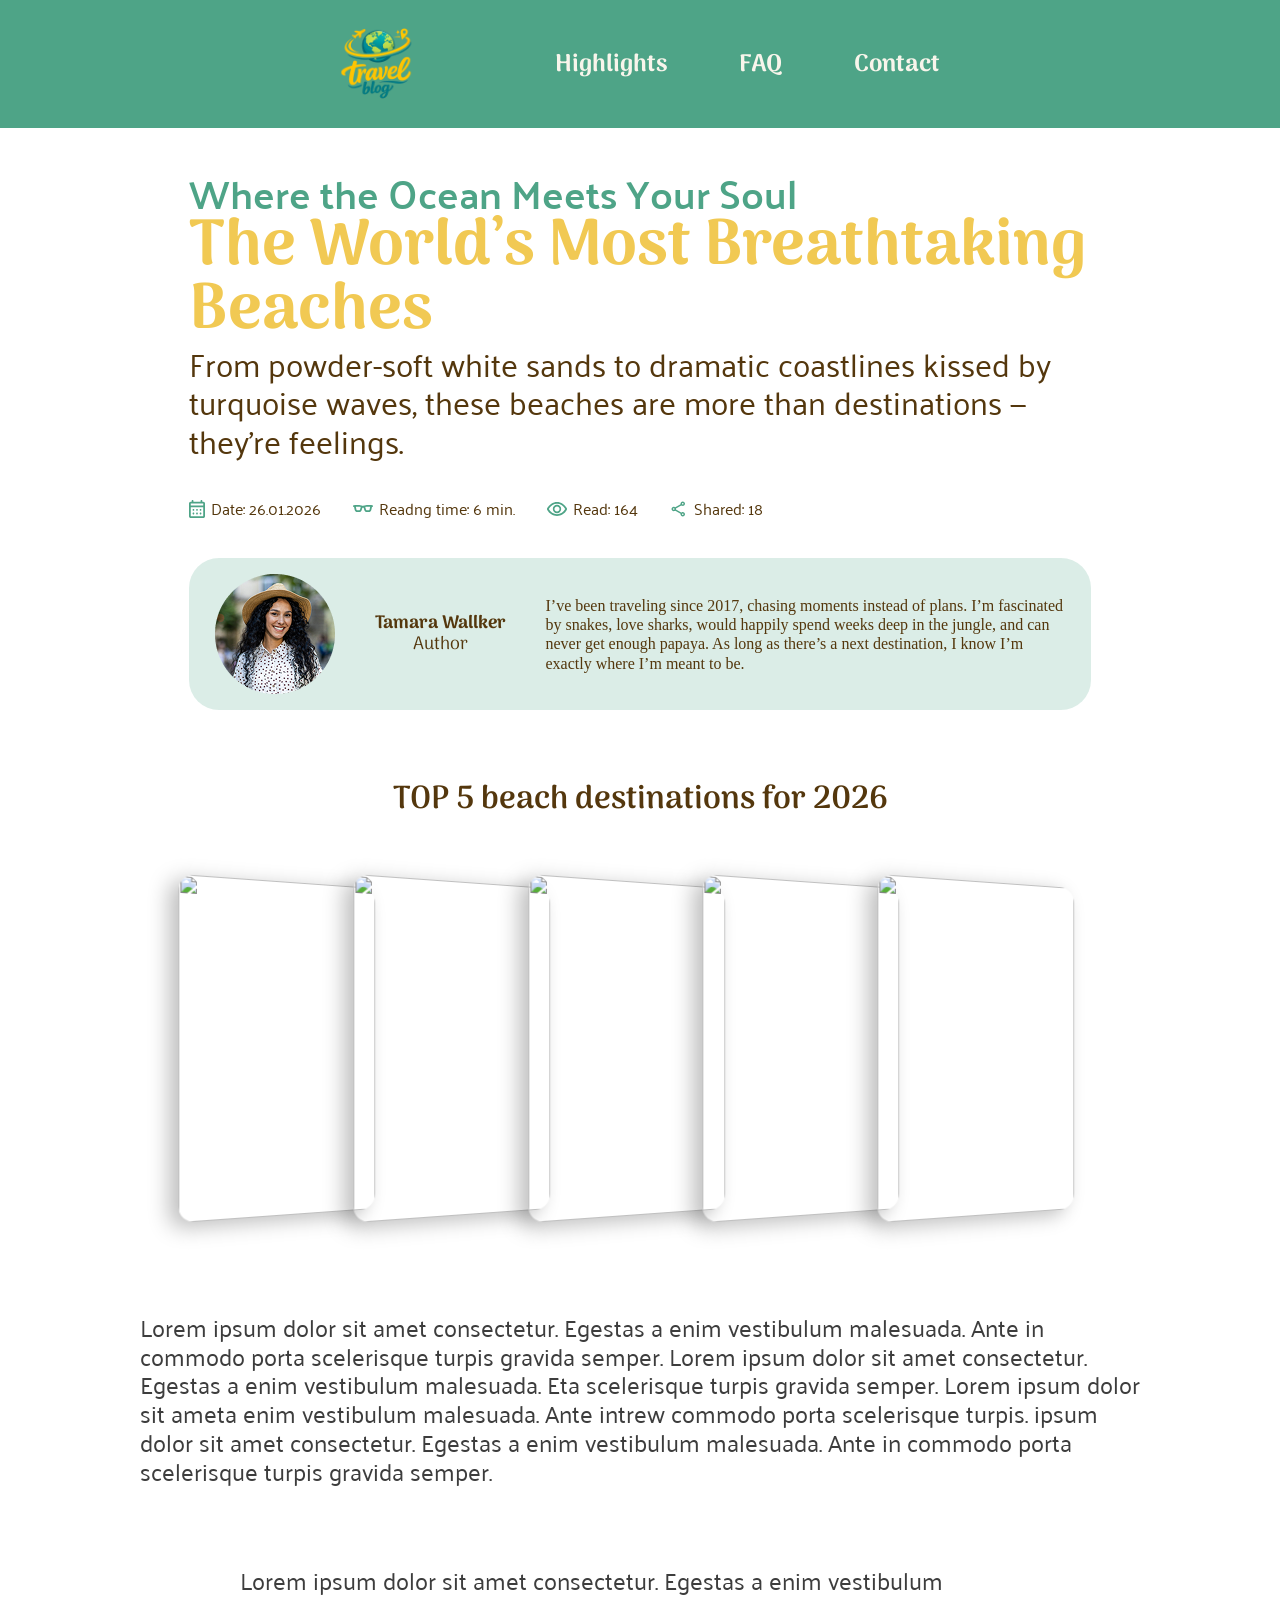
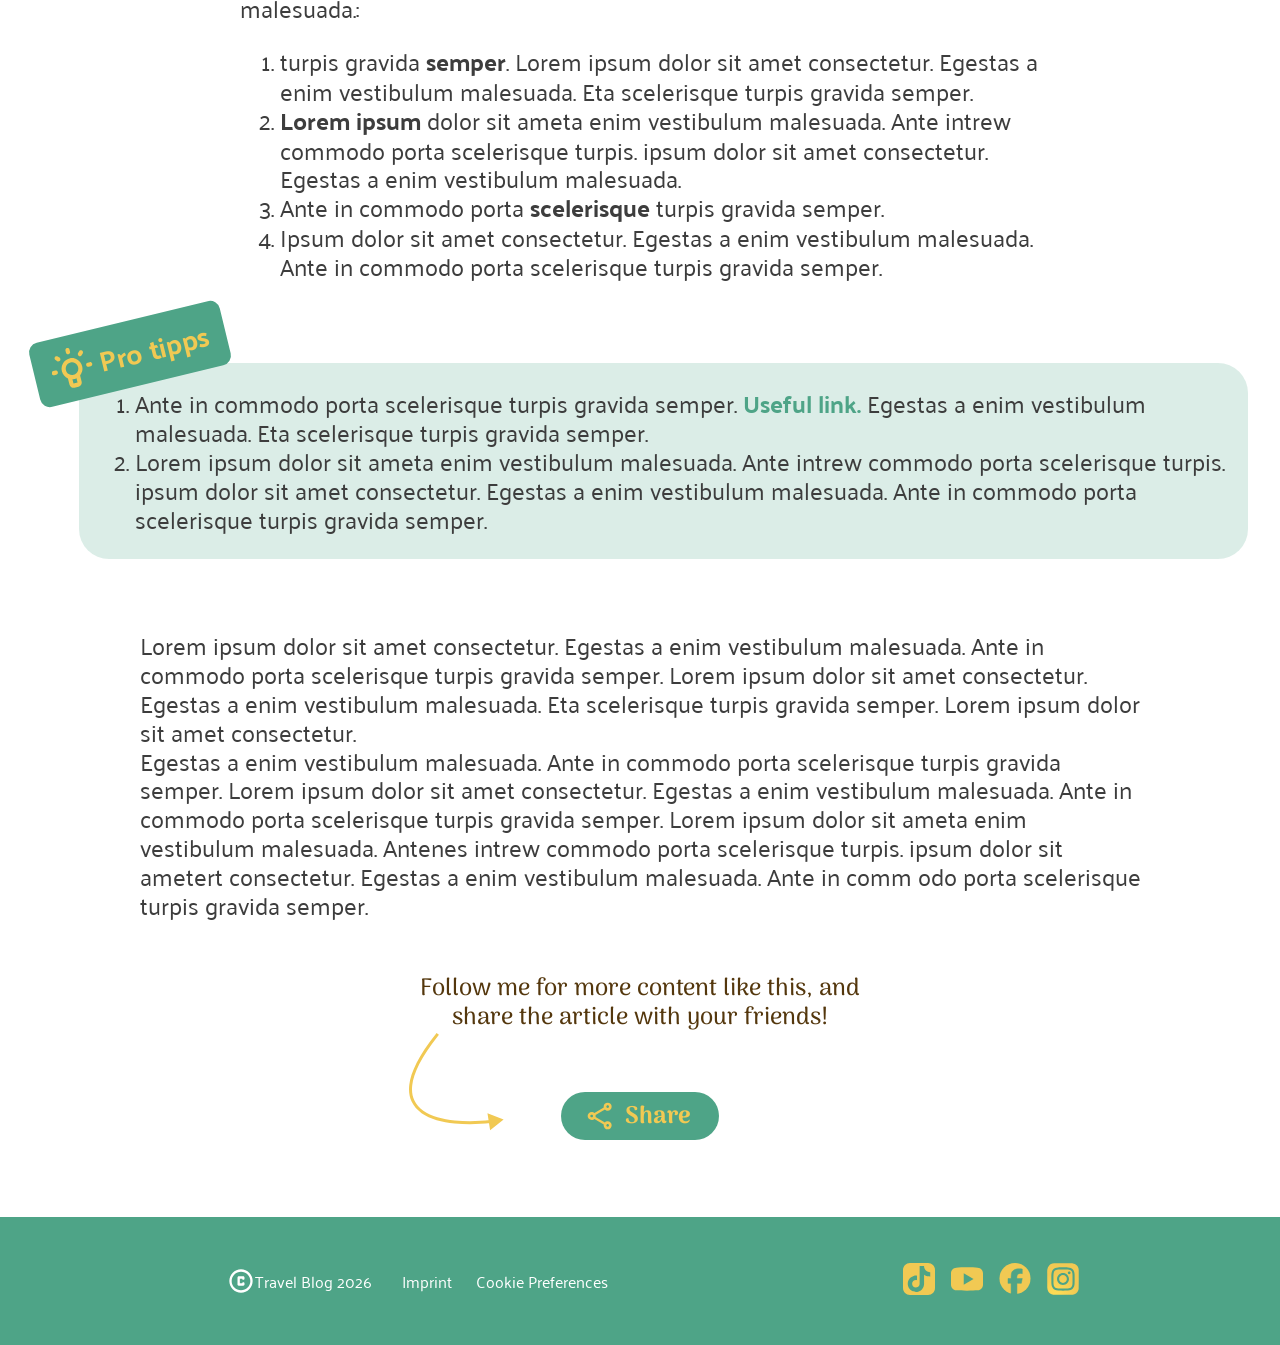
==== commit c31cdf0d: "footer" ====
--- a/carousel.html
+++ b/carousel.html
@@ -230,29 +230,6 @@
                         alt="Instagram Logo"></a>
             </div>
         </div>
-    <footer>
-        <div class="footer-txt">
-            <div class="footer-left">
-                <div class="footer-copyright">
-                    <img src="assets/icons/copyright-footer.svg" alt="copyright Logo">
-                    <a href="imprint.html#Copyrights">Travel Blog 2026</a>
-                </div>
-                <div class="footer-imprint-cookies">
-                    <a href="imprint.html#top">Imprint</a>
-                    <a href="imprint.html#Cookies">Cookie Preferences</a>
-                </div>
-            </div>
-            <div class="footer-right">
-                <a href="https://tiktok.com" target="_blank"> <img src="assets/icons/Tiktok_icon 1.svg"
-                        alt="TicToc Logo"></a>
-                <a href="https://youtube.com" target="_blank"><img class="footer-youtube-img"
-                        src="assets/icons/youtube-footer.svg" alt="Youtube logo"></a>
-                <a href="https://facebook.com" target="_blank"><img src="assets/icons/facebook-footer.svg"
-                        alt="Facebook Logo"></a>
-                <a href="https://instagram.com" target="_blank"><img src="assets/icons/Instagram_logo_footer.svg"
-                        alt="Instagram Logo"></a>
-            </div>
-        </div>
     </footer>
     <nav class="mobile-navbar">
         <a href="#home"><img src="assets/icons/Home_mobile.svg" alt="Home"></a>
--- a/css/variables.css
+++ b/css/variables.css
@@ -3,7 +3,7 @@
     font-family: 'Arima';
     font-style: normal;
     font-weight: 400;
-    src: url('../assets/fonts/arima-v7-latin-regular.woff2') format('woff2');
+    src: url('../assets/fonts/Arima/arima-v7-latin-regular.woff2') format('woff2');
 }
 
 @font-face {
@@ -11,7 +11,7 @@
     font-family: 'Arima';
     font-style: normal;
     font-weight: 500;
-    src: url('../assets/fonts/arima-v7-latin-500.woff2') format('woff2');
+    src: url('../assets/fonts/Arima/arima-v7-latin-500.woff2') format('woff2');
 }
 
 @font-face {
@@ -19,7 +19,7 @@
     font-family: 'Arima';
     font-style: normal;
     font-weight: 600;
-    src: url('../assets/fonts/arima-v7-latin-600.woff2') format('woff2');
+    src: url('../assets/fonts/Arima/arima-v7-latin-600.woff2') format('woff2');
 }
 
 @font-face {
@@ -86,6 +86,15 @@
     font-display: swap;
 }
 
+@font-face {
+    font-family: 'Palanquin Dark';
+    src: url('../assets/fonts/font-Palanquin/palanquin-dark-v17-latin-600.woff2') format('woff2');
+    font-weight: 600;
+    font-style: normal;
+    font-display: swap;
+}
+
+
 :root {
     --nav-footer-bg-color: rgba(78, 164, 135, 1);
     --global-h1-color: rgba(84, 55, 13, 1);
--- a/css/style.css
+++ b/css/style.css
@@ -240,12 +240,10 @@
 .highlights-slider-text h3 {
     display: flex;
     color: white;
-    font-family: "Palanquin dark";
+    font-family: "Palanquin Dark";
     font-weight: 600;
-    font-style: SemiBold;
     font-size: 48px;
     line-height: 100%;
-    font-family: Palanquin Dark;
     letter-spacing: 0%;
     margin-bottom: 8px;
 }
@@ -253,7 +251,7 @@
 .highlights-slider-text p {
     width: 820px;
     height: 93px;
-    font-family: "Palanquin", latin;
+    font-family: "Palanquin";
     font-weight: 400;
     font-size: 28px;
     line-height: 110%;
@@ -556,7 +554,7 @@
 
 .policy-container label {
     font-size: 16px;
-    font-family: 'Palanquin', Latin, sans-serif;
+    font-family: 'Palanquin';
 
     display: inline;
     color: rgba(84, 55, 13, 1);
--- a/css/carousel.css
+++ b/css/carousel.css
@@ -1,5 +1,5 @@
 .beach-title {
-  font-family: "Arima";
+  font-family: 'Arima';
   font-size: 32px;
   font-weight: 600;
   color: #54370d;
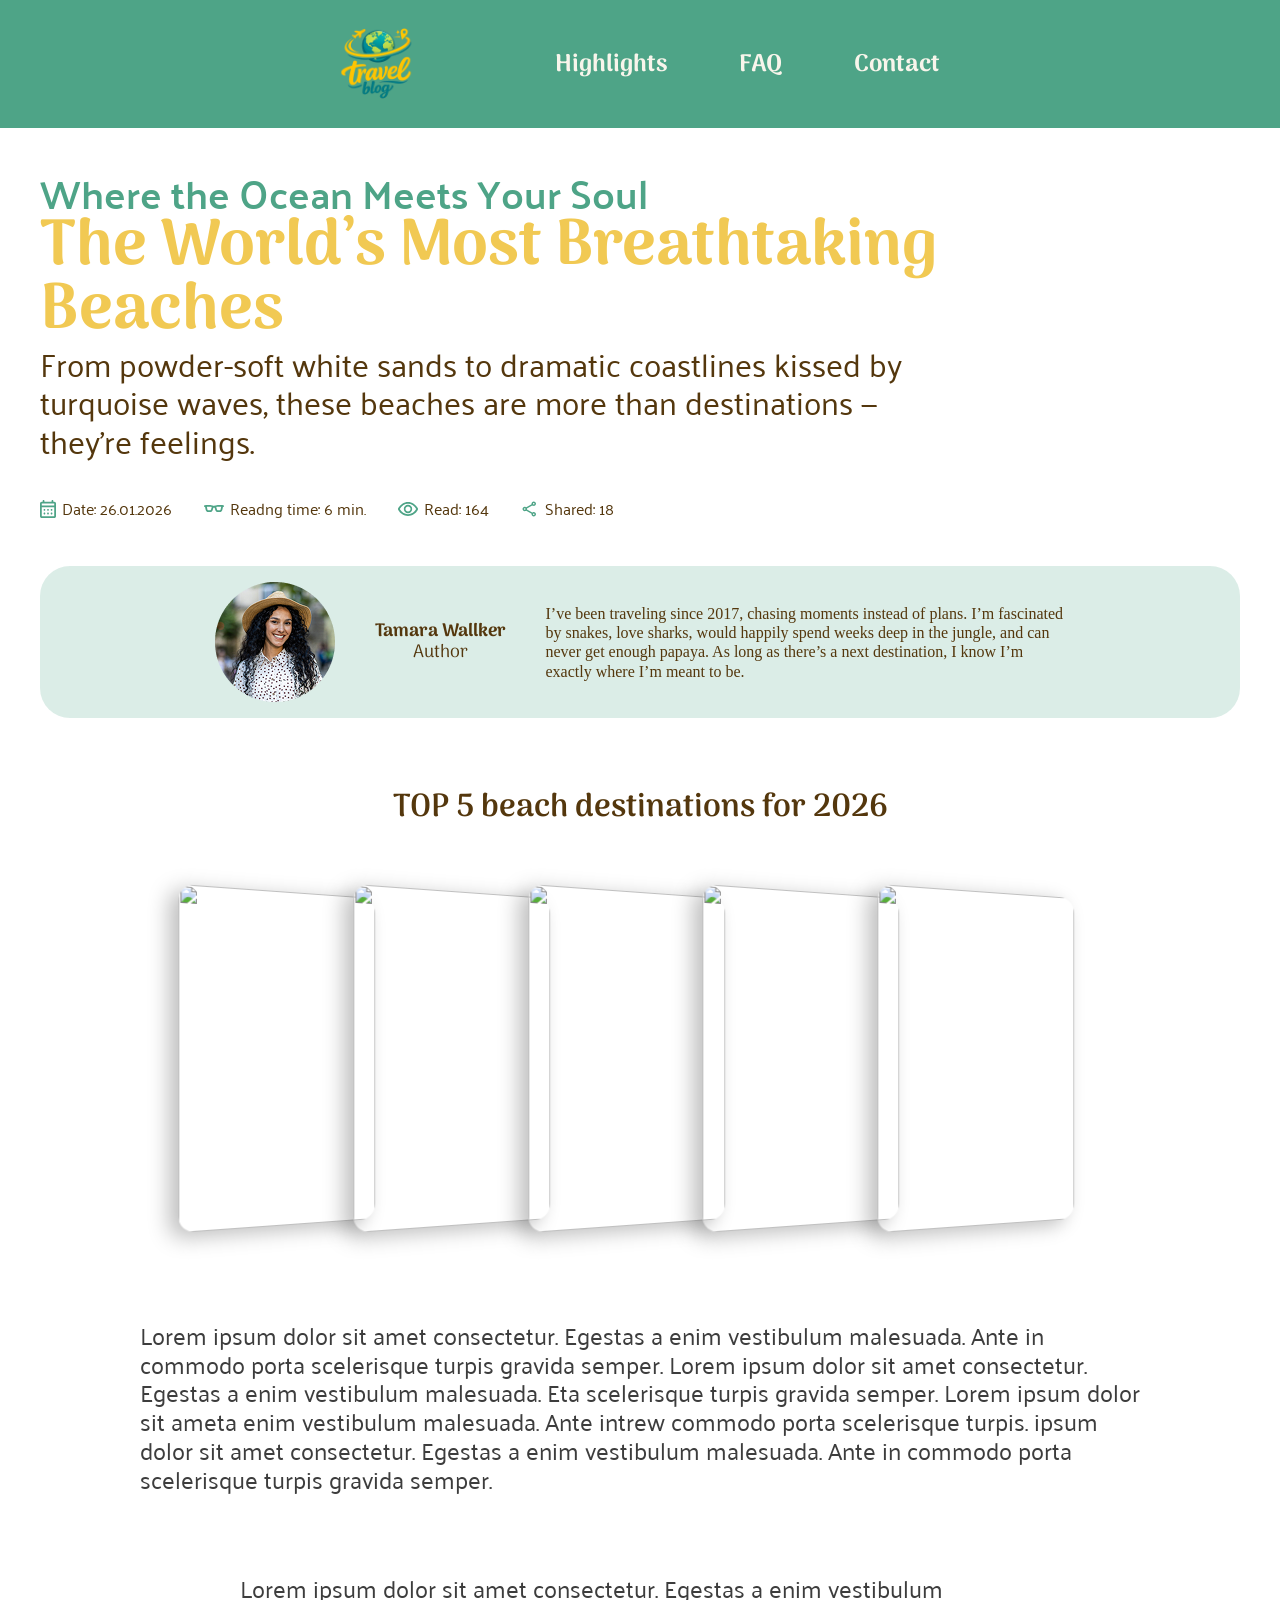
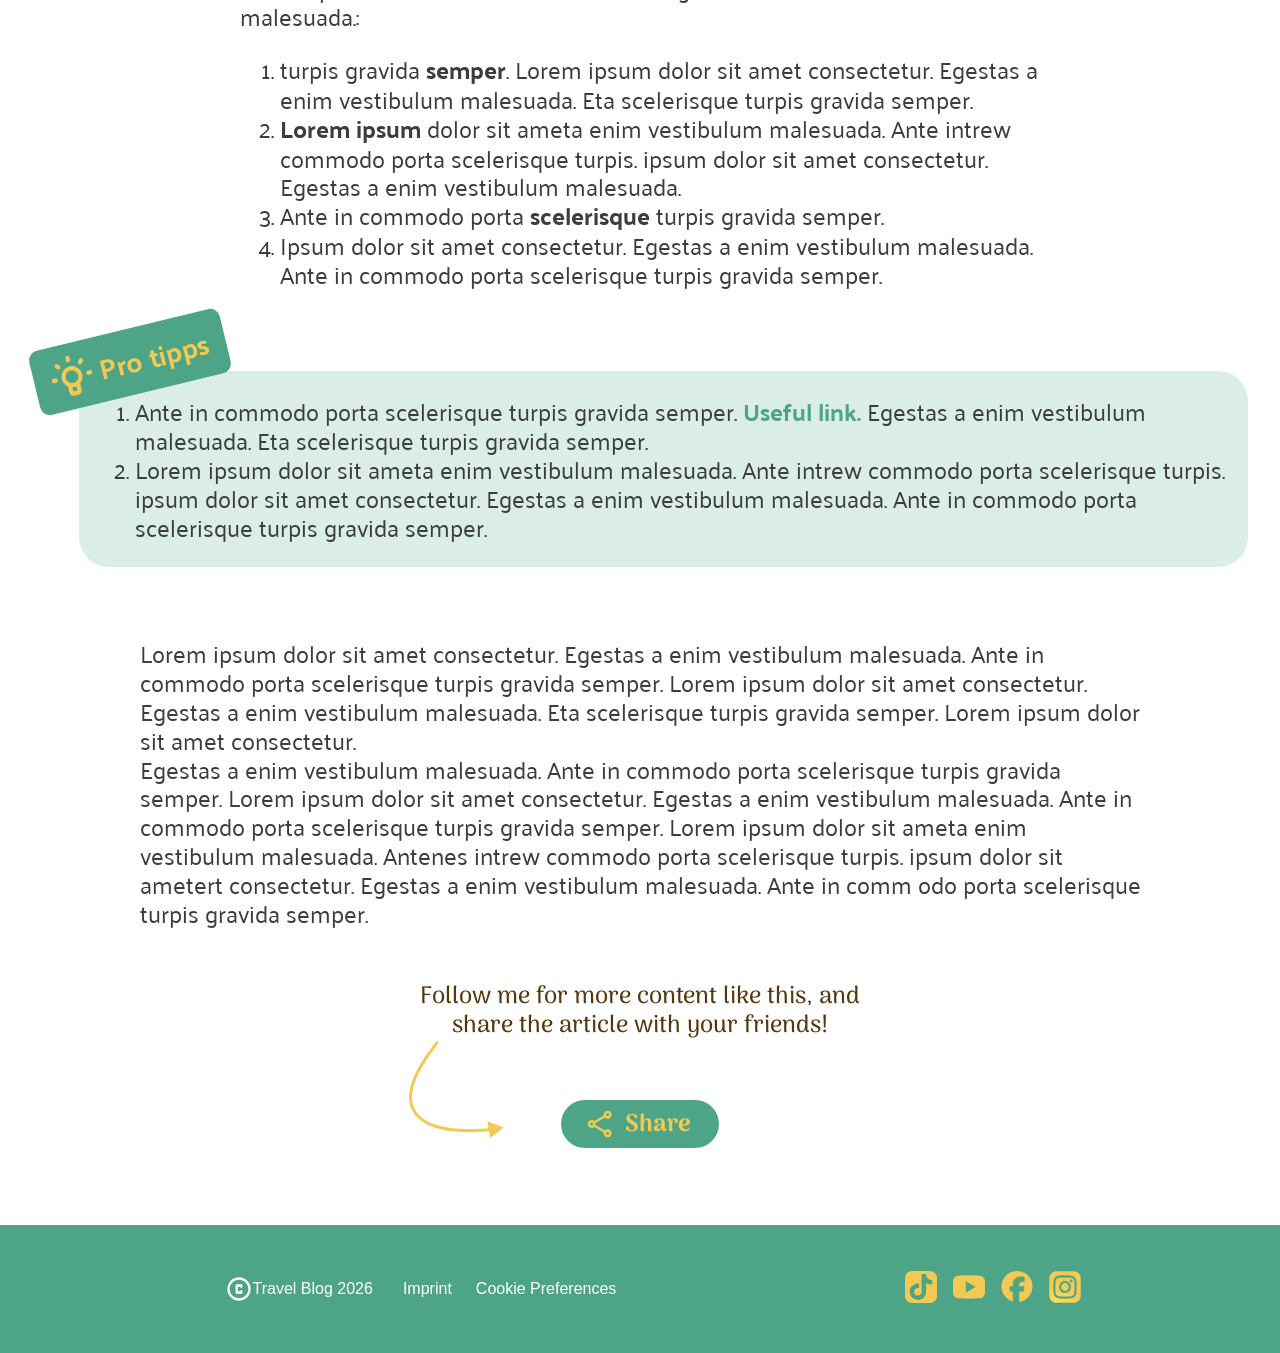
==== commit 77856c09: "fix: update navigation links to include index.html for proper routing" ====
--- a/carousel.html
+++ b/carousel.html
@@ -18,9 +18,9 @@
             <img src="assets/icons/logo 03 1.svg" alt="Logo Blog">
             <nav class="navbar">
                 <ul>
-                    <li><a class="nav-special-hover highlight-hover" href="#highlights">Highlights</a></li>
-                    <li><a class="nav-special-hover faq-hover" href="#faq">FAQ</a></li>
-                    <li><a class="nav-special-hover contact-hover" href="#contact">Contact</a></li>
+                    <li><a class="nav-special-hover highlight-hover" href="index.html#highlights">Highlights</a></li>
+                    <li><a class="nav-special-hover faq-hover" href="index.html#faq">FAQ</a></li>
+                    <li><a class="nav-special-hover contact-hover" href="index.html#contact">Contact</a></li>
                 </ul>
             </nav>
         </div>
--- a/css/standard.css
+++ b/css/standard.css
@@ -16,7 +16,7 @@
 
 h2 {
     color: var(--global-h2-color);
-    font-size: 48px;
+    font-size: 52px;
     font-family: var(--font-heading-h2);
     font-weight: 700;
     padding-top: 6px;
@@ -461,17 +461,11 @@
     display: none;
 }
 
-@media screen and (min-width:1440px) {
-    .hero-section-layout {
-        width: 1440px;
-    }
-}
-
 @media screen and (max-width:1440px) {
     .hero-section {
         width: 100%;
     }
-}
+} 
 
 @media screen and (max-width:1280px) {
     .hero-section-layout {
@@ -665,4 +659,12 @@
         margin: 10px 0 0;
         padding: 24px 0;
     }
+}
+
+@media screen and (min-width:1280px) {
+    .hero-section-layout {
+        width: 1200px;
+        gap: 8px;
+        padding: 0;
+    }
 }
--- a/css/style.css
+++ b/css/style.css
@@ -69,7 +69,7 @@
 .hero-layer-text p {
     max-width: 345px;
     width: 50%;
-    font-family: "Palanquin";
+    font-family: "Palanquin latin", sans-serif;
     font-size: 28px;
     font-weight: 500;
     color: #54370d;
@@ -213,8 +213,8 @@
 .highlights_p {
     padding: 40px 110px;
     display: flex;
-    font-size: 28px;
-    font-family: palanquin;
+    font-size: 24px;
+    font-family: 'Palanquin latin', sans-serif;
     font-weight: 500;
 }
 
@@ -251,9 +251,9 @@
 .highlights-slider-text p {
     width: 820px;
     height: 93px;
-    font-family: "Palanquin";
+    font-family: "Palanquin latin", sans-serif;
     font-weight: 400;
-    font-size: 28px;
+    font-size: 24px;
     line-height: 110%;
 }
 
@@ -393,7 +393,7 @@
 }
 
 summary {
-    font-family: palanquin;
+    font-family: 'Palanquin latin', sans-serif;
     font-size: 24px;
     font-weight: 700;
     cursor: pointer;
@@ -404,7 +404,7 @@
     padding: 15px;
     margin-top: 10px;
     border-radius: 5px;
-    font-family: palanquin;
+    font-family: 'Palanquin latin', sans-serif;
 }
 
 details[open] summary {
@@ -454,11 +454,22 @@
     background-color: transparent !important;
     border-radius: 0;
     outline: none;
-    font-family: Palanquin;
     font-size: 25px;
     resize: none;
     line-height: 1.2;
     height: 52px;
+    font-family: 'Palanquin latin', sans-serif;
+
+}
+
+input[type=text]:-webkit-autofill,
+input[type=text]:-webkit-autofill:hover,
+input[type=text]:-webkit-autofill:focus,
+input[type=email]:-webkit-autofill,
+input[type=email]:-webkit-autofill:hover,
+input[type=email]:-webkit-autofill:focus {
+    -webkit-text-fill-color: initial;
+    transition: background-color 5000s ease-in-out 0s;
 }
 
 
@@ -491,8 +502,8 @@
     display: flex;
     justify-content: center;
     padding: 20px 0px;
-    font-size: 28px;
-    font-family: Palanquin;
+    font-size: 24px;
+    font-family: 'Palanquin latin', sans-serif;
     font-weight: 500;
 }
 
@@ -522,7 +533,7 @@
 }
 
 label {
-    font-family: 'Palanquin', sans-serif;
+    font-family: 'Palanquin latin', sans-serif;
     font-size: 24px;
     font-weight: 500;
     color: rgba(84, 55, 13, 1);
@@ -554,7 +565,7 @@
 
 .policy-container label {
     font-size: 16px;
-    font-family: 'Palanquin';
+    font-family: 'Palanquin latin', sans-serif;
 
     display: inline;
     color: rgba(84, 55, 13, 1);
@@ -633,7 +644,7 @@
 
 .footer-left a {
     text-decoration: none;
-    font-family: palanquin;
+    font-family: 'Palanquin latin', sans-serif;
     font-size: 16px;
     font-weight: 400;
     color: rgba(255, 255, 255, 1);
@@ -854,8 +865,13 @@
         justify-content: space-around;
         align-items: center;
         z-index: 9999;
+
+       /*
+       Braucht nicht: Weil figma die runden Ecken nicht braucht.
+
         border-bottom-left-radius: 20px;
         border-bottom-right-radius: 20px;
+        */
     }
 
     .mobile-menu img {
@@ -1113,7 +1129,7 @@
     }
 
     .policy-container label {
-        font-size: 24px;
+        font-size: 20px;
     }
 
     .policy-container input[type="checkbox"] {
--- a/css/carousel.css
+++ b/css/carousel.css
@@ -9,7 +9,7 @@
 }
 
 .beach-destination-wrapper {
-  max-width: 1240px;
+  max-width: 1200px;
   width: 100%;
   margin: 0 auto;
   padding: 0 20px;
@@ -76,7 +76,7 @@
 }
 
 .article-lorem {
-  max-width: 1201px;
+  max-width: 1200px;
   margin: 88px 100px;
 }
 
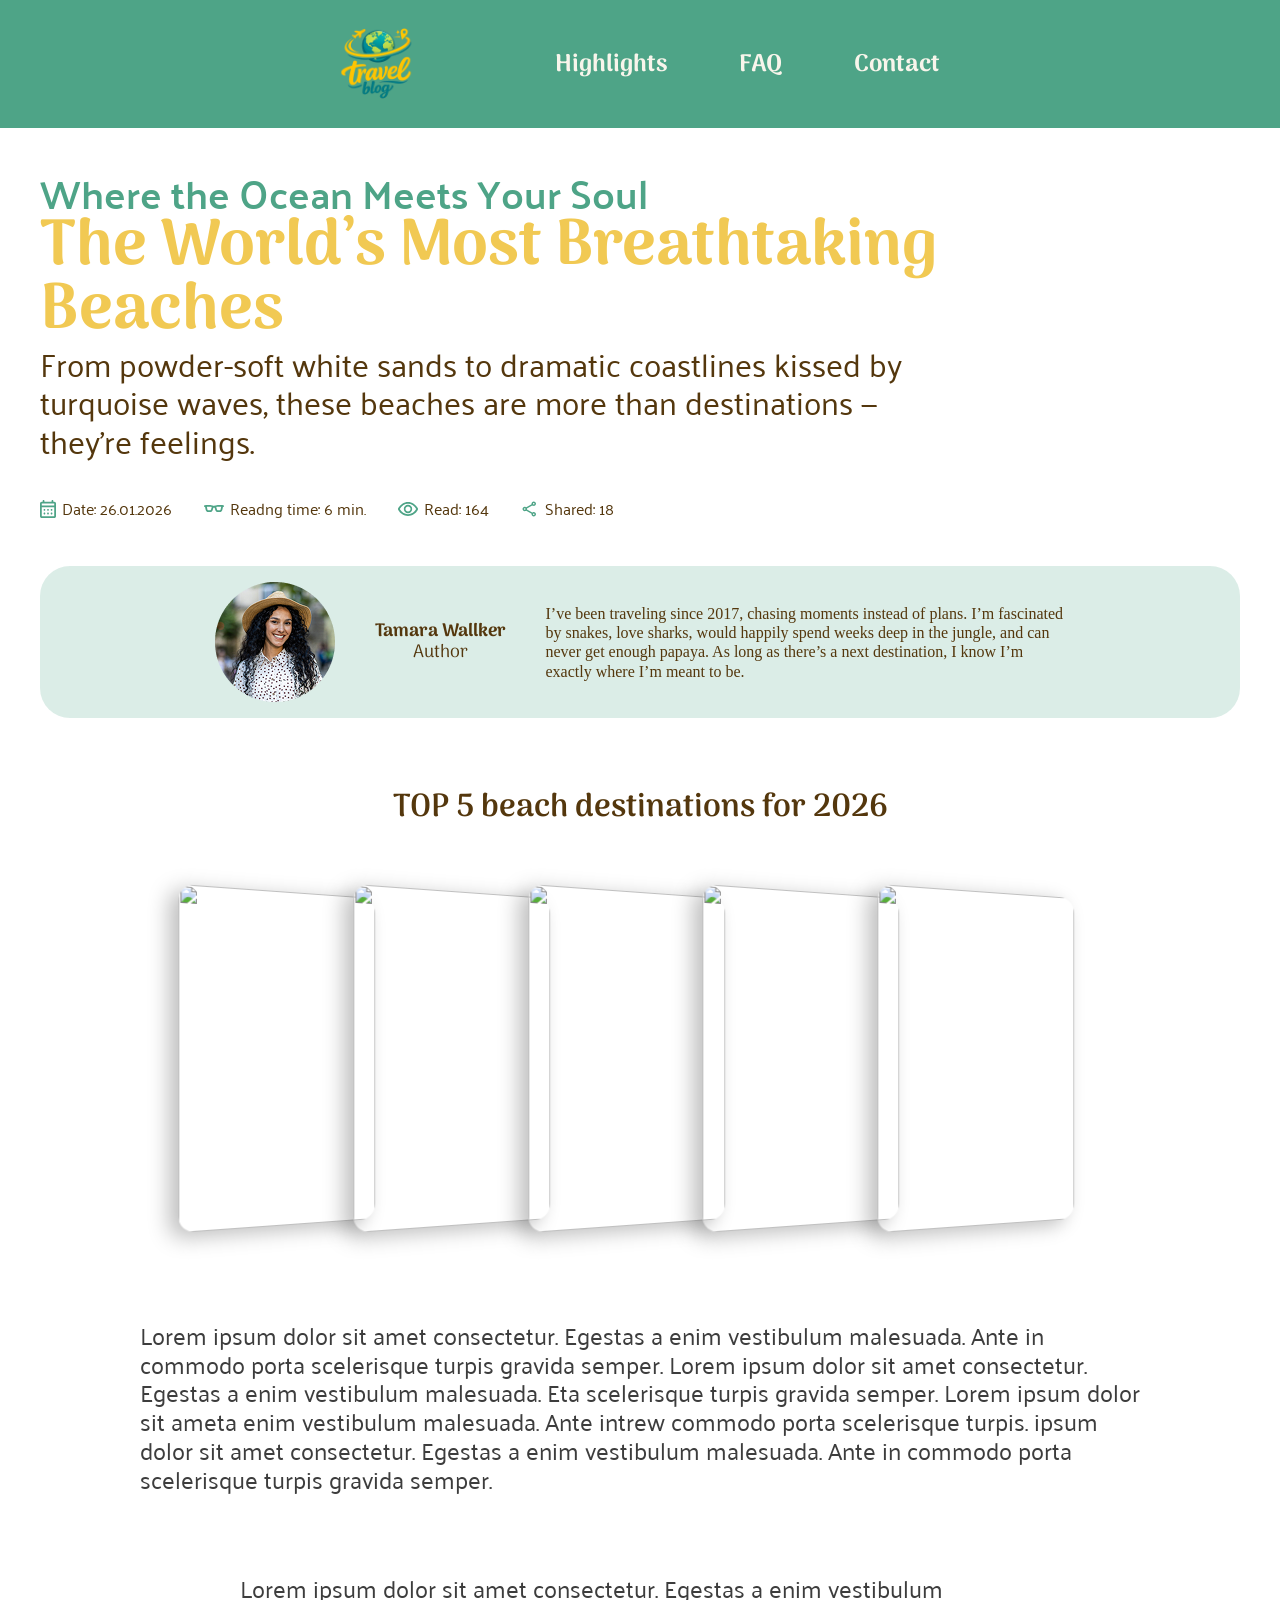
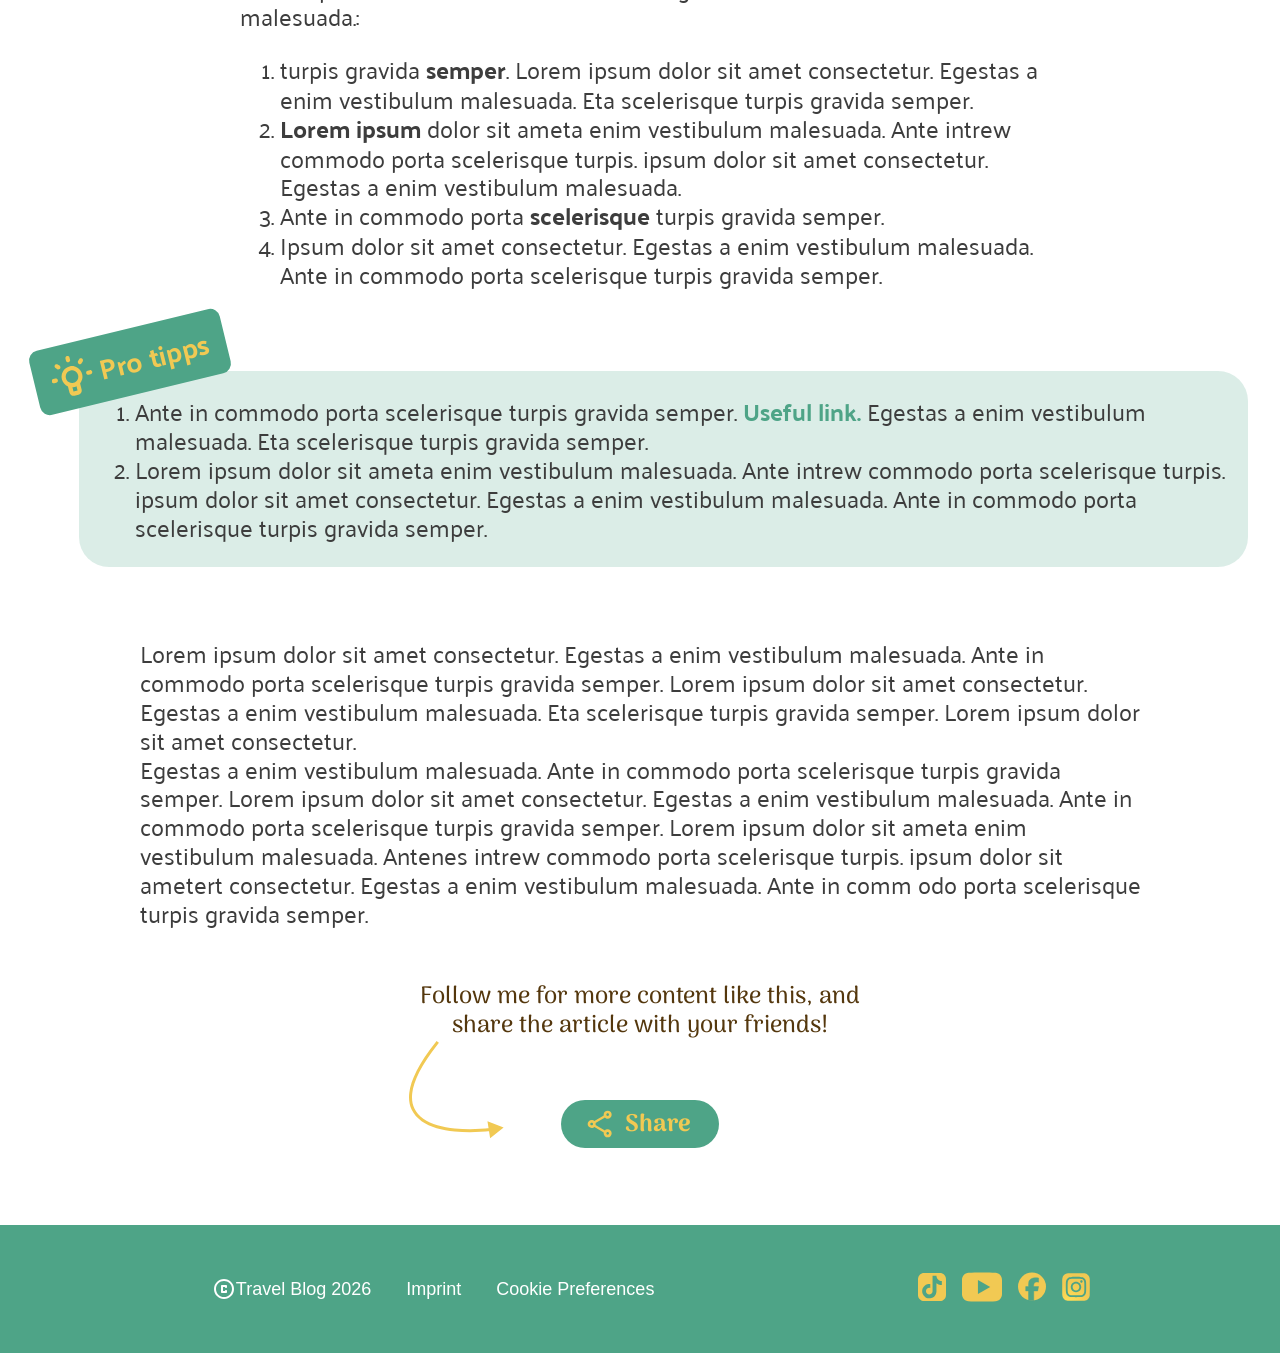
==== commit be22403b: "feat: update footer social media icons with specific classes for improved styling fix: adjust footer" ====
--- a/carousel.html
+++ b/carousel.html
@@ -220,22 +220,22 @@
                 </div>
             </div>
             <div class="footer-right">
-                <a href="https://tiktok.com" target="_blank"> <img src="assets/icons/Tiktok_icon 1.svg"
-                        alt="TicToc Logo"></a>
+                <a href="https://tiktok.com" target="_blank"> <img class="footer-tiktok-img"
+                        src="assets/icons/Tiktok_icon 1.svg" alt="TicToc Logo"></a>
                 <a href="https://youtube.com" target="_blank"><img class="footer-youtube-img"
                         src="assets/icons/youtube-footer.svg" alt="Youtube logo"></a>
-                <a href="https://facebook.com" target="_blank"><img src="assets/icons/facebook-footer.svg"
-                        alt="Facebook Logo"></a>
-                <a href="https://instagram.com" target="_blank"><img src="assets/icons/Instagram_logo_footer.svg"
-                        alt="Instagram Logo"></a>
+                <a href="https://facebook.com" target="_blank"><img class="footer-facebook-img"
+                        src="assets/icons/facebook-footer.svg" alt="Facebook Logo"></a>
+                <a href="https://instagram.com" target="_blank"><img class="footer-instagram-img"
+                        src="assets/icons/Instagram_logo_footer.svg" alt="Instagram Logo"></a>
             </div>
         </div>
     </footer>
     <nav class="mobile-navbar">
-        <a href="#home"><img src="assets/icons/Home_mobile.svg" alt="Home"></a>
-        <a href="#highlights"><img src="assets/icons/rocke_launch_mobile.svg" alt="Highlights"></a>
-        <a href="#faq"><img src="assets/icons/live_help_mobile.svg" alt="FAQ"></a>
-        <a href="#contact"><img src="assets/icons/person_pin_mobile.svg" alt="Contact"></a>
+        <a href="index.html#home"><img src="assets/icons/Home_mobile.svg" alt="Home"></a>
+        <a href="index.html#highlights"><img src="assets/icons/rocke_launch_mobile.svg" alt="Highlights"></a>
+        <a href="index.html#faq"><img src="assets/icons/live_help_mobile.svg" alt="FAQ"></a>
+        <a href="index.html#contact"><img src="assets/icons/person_pin_mobile.svg" alt="Contact"></a>
     </nav>
 </body>
 
--- a/css/standard.css
+++ b/css/standard.css
@@ -401,10 +401,7 @@
     background-color: var(--nav-footer-bg-color);
 }
 
-footer img {
-    width: 28px;
-    height: 28px;
-}
+
 
 .footer-txt {
     display: flex;
@@ -440,14 +437,28 @@
 
 }
 
-.footer-right img {
+/*.footer-right img {
     width: 32px;
     height: 32px;
+}*/
+.footer-tiktok-img {
+    width: 32px;
+    height: 32px;
 }
 
 .footer-youtube-img {
     width: 44px;
-
+    height: 32px;
+}
+
+.footer-facebook-img {
+    width: 32px;
+    height: 32px;
+}
+
+.footer-instagram-img {
+    width: 32px;
+    height: 32px;
 }
 
 .footer-right {
@@ -465,7 +476,7 @@
     .hero-section {
         width: 100%;
     }
-} 
+}
 
 @media screen and (max-width:1280px) {
     .hero-section-layout {
--- a/css/style.css
+++ b/css/style.css
@@ -78,6 +78,7 @@
     animation: appear-p 1s ease-in-out forwards;
     animation-delay: 1s;
     opacity: 0;
+
 }
 
 .hero-layer-photo img {
@@ -612,10 +613,10 @@
     background-color: var(--nav-footer-bg-color);
 }
 
-footer img {
+/*footer img {
     width: 28px;
     height: 28px;
-}
+}*/
 
 .footer-txt {
     display: flex;
@@ -639,7 +640,7 @@
 
 .footer-imprint-cookies {
     display: flex;
-    gap: 24px;
+    gap: 90px;
 }
 
 .footer-left a {
@@ -650,13 +651,11 @@
     color: rgba(255, 255, 255, 1);
 }
 
-.footer-right img {
-    width: 32px;
-    height: 32px;
-}
+
 
 .footer-youtube-img {
     width: 44px;
+    height: 32px;
 
 }
 
@@ -723,7 +722,7 @@
 
     .slider-main {
         border-top-right-radius: 100px;
-        width: calc(100% - 16px);
+        width: calc(100% - 0px);
     }
 
     .slider-main-element img {
@@ -830,170 +829,43 @@
     .footer-left {
         display: flex;
         align-items: center;
-        gap: unset;
+        gap: 10px;
         flex-direction: column-reverse;
         width: 100%;
     }
 
     .footer-imprint-cookies {
         display: flex;
-        gap: unset;
+        gap: 10px;
         flex-direction: column;
     }
 
-    .footer-right img {
+    .footer-tiktok-img {
         width: 24px;
         height: 24px;
     }
 
-    .footer-right {
-        display: flex;
-        padding-left: 10px;
-        gap: 10px;
-        width: 100%;
-        padding-right: unset;
-    }
-
-    .mobile-navbar {
-        display: flex;
-        position: sticky;
-        bottom: 0;
-        left: 0;
-        width: 100%;
-        height: 70px;
-        background-color: rgba(241, 201, 83, 1);
-        justify-content: space-around;
-        align-items: center;
-        z-index: 9999;
-
-       /*
-       Braucht nicht: Weil figma die runden Ecken nicht braucht.
-
-        border-bottom-left-radius: 20px;
-        border-bottom-right-radius: 20px;
-        */
-    }
-
-    .mobile-menu img {
-        width: 40px;
-        height: 40px;
-    }
-}
-
-@media screen and (min-width: 480px) and (max-width: 767px) {
-    .header {
-        height: 80px;
-        margin: unset;
-        width: 100%;
-        border-top-left-radius: 20px;
-        border-top-right-radius: 20px;
-    }
-
-    .header-navbar {
-        justify-content: center;
-        margin: unset;
-    }
-
-    .hero {
-        margin: 80px 0 0 0;
-    }
-
-    .navbar {
-        display: none;
-    }
-
-    #highlights,
-    #faq,
-    #contact {
-        width: 100%;
-        padding: 0px 32px;
-    }
-
-    .highlights_p {
-        padding: 40px 32px;
-        text-align: left;
-    }
-
-    .slider-main {
-        border-top-right-radius: 100px;
-        display: flex;
-        width: calc(100% - 40px);
-    }
-
-    .slider-main-element img {
-        width: 100%;
-        object-fit: cover;
-        object-position: 40%;
-    }
-
-    .highlights-slider-text {
-        left: 20px;
-        top: 100px;
-        width: calc(100% - 40px);
-        color: white;
-        height: auto;
-    }
-
-    .highlights-slider-text h3 {
-        font-size: 32px;
-    }
-
-    .highlights-slider-text p {
-        font-size: 20px;
-        width: 100%;
-        display: -webkit-box;
-        -webkit-line-clamp: 3;
-        -webkit-box-orient: vertical;
-        overflow: hidden;
-        height: auto;
-    }
-
-    details {
-        width: 100%;
-        margin: unset;
-    }
-
-    .contact_headline {
-
-        align-items: center;
-    }
-
-    .footer-txt {
-        align-items: end;
-        justify-content: flex-start;
-        padding-bottom: 24px;
-        width: 100%;
-        padding-top: unset;
-        padding-left: unset;
-        padding-right: unset;
-        padding-left: 16px;
-    }
-
-    .footer-left {
-        display: flex;
-        align-items: center;
-        gap: unset;
-        flex-direction: column-reverse;
-        width: 100%;
-    }
-
-    .footer-imprint-cookies {
-        display: flex;
-        gap: unset;
-        flex-direction: column;
-    }
-
-    .footer-right img {
+    .footer-youtube-img {
+        width: 44px;
+        height: 24px;
+    }
+
+    .footer-facebook-img {
         width: 24px;
         height: 24px;
     }
 
+    .footer-instagram-img {
+        width: 24px;
+        height: 24px;
+    }
+
     .footer-right {
         display: flex;
-        justify-content: space-around;
-        padding-left: 40px;
-        gap: 10px;
-        width: 100%;
+        padding-left: 14px;
+        gap: 7px;
+        width: 100%;
+        padding-right: unset;
     }
 
     .mobile-navbar {
@@ -1009,6 +881,157 @@
         z-index: 9999;
         border-bottom-left-radius: 20px;
         border-bottom-right-radius: 20px;
+
+    }
+
+    .mobile-menu img {
+        width: 40px;
+        height: 40px;
+    }
+}
+
+@media screen and (min-width: 480px) and (max-width: 767px) {
+    .header {
+        height: 80px;
+        margin: unset;
+        width: 100%;
+        border-top-left-radius: 20px;
+        border-top-right-radius: 20px;
+    }
+
+    .header-navbar {
+        justify-content: center;
+        margin: unset;
+    }
+
+    .hero {
+        margin: 80px 0 0 0;
+    }
+
+    .navbar {
+        display: none;
+    }
+
+    #highlights,
+    #faq,
+    #contact {
+        width: 100%;
+        padding: 0px 32px;
+    }
+
+    .highlights_p {
+        padding: 40px 32px;
+        text-align: left;
+    }
+
+    .slider-main {
+        border-top-right-radius: 100px;
+        display: flex;
+        width: calc(100% - 40px);
+    }
+
+    .slider-main-element img {
+        width: 100%;
+        object-fit: cover;
+        object-position: 40%;
+    }
+
+    .highlights-slider-text {
+        left: 20px;
+        top: 100px;
+        width: calc(100% - 40px);
+        color: white;
+        height: auto;
+    }
+
+    .highlights-slider-text h3 {
+        font-size: 32px;
+    }
+
+    .highlights-slider-text p {
+        font-size: 20px;
+        width: 100%;
+        display: -webkit-box;
+        -webkit-line-clamp: 3;
+        -webkit-box-orient: vertical;
+        overflow: hidden;
+        height: auto;
+    }
+
+    details {
+        width: 100%;
+        margin: unset;
+    }
+
+    .contact_headline {
+
+        align-items: center;
+    }
+
+    .footer-txt {
+        align-items: end;
+        justify-content: flex-start;
+        padding-bottom: 24px;
+        width: 100%;
+        padding-top: unset;
+        padding-left: unset;
+        padding-right: unset;
+
+    }
+
+    .footer-left {
+        display: flex;
+        align-items: center;
+        gap: 10px;
+        flex-direction: column-reverse;
+        width: 40%;
+    }
+
+    .footer-imprint-cookies {
+        display: flex;
+        gap: 10px;
+        flex-direction: column;
+    }
+
+    .footer-tiktok-img {
+        width: 24px;
+        height: 24px;
+    }
+
+    .footer-youtube-img {
+        width: 44px;
+        height: 24px;
+    }
+
+    .footer-facebook-img {
+        width: 24px;
+        height: 24px;
+    }
+
+    .footer-instagram-img {
+        width: 24px;
+        height: 24px;
+    }
+
+    .footer-right {
+        display: flex;
+        justify-content: space-around;
+        gap: 10px;
+        width: 60%;
+        padding-right: unset;
+    }
+
+    .mobile-navbar {
+        display: flex;
+        position: sticky;
+        bottom: 0;
+        left: 0;
+        width: 100%;
+        height: 70px;
+        background-color: rgba(241, 201, 83, 1);
+        justify-content: space-around;
+        align-items: center;
+        z-index: 9999;
     }
 
     .mobile-menu img {
@@ -1042,7 +1065,7 @@
     }
 
     .highlights_p {
-        padding: 40px 32px;
+        padding: 40px 0px;
         text-align: left;
         font-size: 24px;
     }
@@ -1050,7 +1073,7 @@
     .slider-main {
         border-top-right-radius: 100px;
         display: flex;
-        width: calc(100% - 30px);
+        width: calc(100% - 0px);
     }
 
     .slider-main-element img {
@@ -1083,8 +1106,8 @@
     }
 
     details {
-        margin: 0px 24px;
-        width: calc(100% - 40px);
+        margin: 0px 0px;
+        width: calc(100% - 0px);
     }
 
     .faq_headline {
@@ -1108,8 +1131,37 @@
     }
 
     .footer-left {
-        gap: 30px;
-    }
+        gap: 35px;
+    }
+
+    .footer-left a {
+        font-size: 18px;
+    }
+
+    .footer-imprint-cookies {
+        gap: 35px;
+    }
+
+    .footer-tiktok-img {
+        width: 28px;
+        height: 32px;
+    }
+
+    .footer-youtube-img {
+        width: 40px;
+        height: 32px;
+    }
+
+    .footer-facebook-img {
+        width: 28px;
+        height: 32px;
+    }
+
+    .footer-instagram-img {
+        width: 28px;
+        height: 32px;
+    }
+
 
     .footer-right {
         gap: 16px;
@@ -1143,6 +1195,10 @@
         width: 100%;
         padding-left: calc((50% - 720px) + 108px);
         padding-right: calc((50% - 720px) + 160px);
+    }
+
+    .footer-left a {
+        font-size: 18px;
     }
 }
 
@@ -1224,11 +1280,12 @@
     .hero-layer-text h1 {
         animation: none;
         width: 261px;
-        height: 43px;
+        height: 55px;
         font-size: 40px;
         display: flex;
         overflow: hidden;
         transform: translateY(0%);
+
     }
 
     .hero-layer-text p {
--- a/css/carousel.css
+++ b/css/carousel.css
@@ -39,7 +39,8 @@
 .beach-destination-slider {
   position: relative;
   z-index: 1;
-  margin-left: -30px; /* leicht reduziert → stabiler Abstand*/
+  margin-left: -30px;
+  /* leicht reduziert → stabiler Abstand*/
   transition: transform 300ms ease, z-index 300ms ease;
   transform-origin: center;
 }
@@ -59,6 +60,7 @@
   transform: perspective(750px) rotateY(18deg) translateX(-10px);
   transition: transform 300ms ease, box-shadow 300ms ease;
 }
+
 /* ACTIVE */
 .beach-destination-slider:hover img {
   transform: perspective(750px) rotateY(0deg) translateX(0) scale(1.15);
@@ -66,7 +68,7 @@
 }
 
 /* RIGHT */
-.beach-destination-slider:hover ~ .beach-destination-slider {
+.beach-destination-slider:hover~.beach-destination-slider {
   transform: perspective(350px) rotateY(-20deg) translateX(clamp(30%, 35%, 60px));
 }
 
@@ -133,12 +135,12 @@
 }
 
 @media screen and (max-width: 1780px) {
-.beach-destination-wrapper {
+  .beach-destination-wrapper {
     max-width: 100%;
   }
 
   .beach-destination-wrapper p {
-  
+
     margin: 64px 0 48px;
     padding: 0 40px;
   }
@@ -160,7 +162,7 @@
 
 
 @media screen and (max-width: 1280px) {
-   .article-lorem {
+  .article-lorem {
     width: 100%;
     padding: 40px 100px;
     margin: 40px 0 0;
@@ -208,11 +210,25 @@
     transform: translateX(-50%);
   }
 
-  #s1 { left: calc(50% - 100px); }
-  #s2 { left: calc(50% - 50px);  }
-  #s3 { left: calc(50%);         }
-  #s4 { left: calc(50% + 50px);  }
-  #s5 { left: calc(50% + 100px); }
+  #s1 {
+    left: calc(50% - 100px);
+  }
+
+  #s2 {
+    left: calc(50% - 50px);
+  }
+
+  #s3 {
+    left: calc(50%);
+  }
+
+  #s4 {
+    left: calc(50% + 50px);
+  }
+
+  #s5 {
+    left: calc(50% + 100px);
+  }
 
   .beach-destination input:checked {
     background: #4EA487;
@@ -243,7 +259,9 @@
     transform-origin: center;
   }
 
-  .beach-destination-slider:first-child { margin-left: 0; }
+  .beach-destination-slider:first-child {
+    margin-left: 0;
+  }
 
   .beach-destination-slider img {
     width: 220px;
@@ -260,97 +278,117 @@
     transform: perspective(750px) rotateY(18deg) translateX(-10px);
     box-shadow: -9px 5px 20px 0px #00000040;
   }
-  .beach-destination-slider:hover ~ .beach-destination-slider { transform: none; }
-  .beach-destination-slider:has(+ .beach-destination-slider:hover) { transform: none; }
+
+  .beach-destination-slider:hover~.beach-destination-slider {
+    transform: none;
+  }
+
+  .beach-destination-slider:has(+ .beach-destination-slider:hover) {
+    transform: none;
+  }
 
   /* Schritte: 220px + 12px gap = 232px */
-  #s1:checked ~ .slider-radio { transform: translateX(calc(-50% + 464px)); }
-  #s2:checked ~ .slider-radio { transform: translateX(calc(-50% + 232px)); }
-  #s3:checked ~ .slider-radio { transform: translateX(-50%); }
-  #s4:checked ~ .slider-radio { transform: translateX(calc(-50% - 232px)); }
-  #s5:checked ~ .slider-radio { transform: translateX(calc(-50% - 464px)); }
-
-/* ── S1 aktiv ── */
-#s1:checked ~ .slider-radio .beach-destination-slider:nth-child(1) img {
-  transform: perspective(750px) rotateY(0deg) translateX(0) scale(1.20);
-  box-shadow: -12px 10px 28px rgba(0, 0, 0, 0.35);
-}
-
-#s1:checked ~ .slider-radio .beach-destination-slider:nth-child(2) img,
-#s1:checked ~ .slider-radio .beach-destination-slider:nth-child(3) img,
-#s1:checked ~ .slider-radio .beach-destination-slider:nth-child(4) img,
-#s1:checked ~ .slider-radio .beach-destination-slider:nth-child(5) img {
-  transform: perspective(750px) rotateY(-18deg) translateX(10px);
-  box-shadow: 9px 5px 20px 0px #00000040;
-}
-
-/* ── S2 aktiv ── */
-#s2:checked ~ .slider-radio .beach-destination-slider:nth-child(1) img {
-  transform: perspective(750px) rotateY(18deg) translateX(-10px);
-  box-shadow: -9px 5px 20px 0px #00000040;
-}
-
-#s2:checked ~ .slider-radio .beach-destination-slider:nth-child(2) img {
-  transform: perspective(750px) rotateY(0deg) translateX(0) scale(1.20);
-  box-shadow: -12px 10px 28px rgba(0, 0, 0, 0.35);
-}
-
-#s2:checked ~ .slider-radio .beach-destination-slider:nth-child(3) img,
-#s2:checked ~ .slider-radio .beach-destination-slider:nth-child(4) img,
-#s2:checked ~ .slider-radio .beach-destination-slider:nth-child(5) img {
-  transform: perspective(750px) rotateY(-18deg) translateX(10px);
-  box-shadow: 9px 5px 20px 0px #00000040;
-}
-
-/* ── S3 aktiv ── */
-#s3:checked ~ .slider-radio .beach-destination-slider:nth-child(1) img,
-#s3:checked ~ .slider-radio .beach-destination-slider:nth-child(2) img {
-  transform: perspective(750px) rotateY(18deg) translateX(-10px);
-  box-shadow: -9px 5px 20px 0px #00000040;
-}
-
-#s3:checked ~ .slider-radio .beach-destination-slider:nth-child(3) img {
-  transform: perspective(750px) rotateY(0deg) translateX(0) scale(1.20);
-  box-shadow: -12px 10px 28px rgba(0, 0, 0, 0.35);
-}
-
-#s3:checked ~ .slider-radio .beach-destination-slider:nth-child(4) img,
-#s3:checked ~ .slider-radio .beach-destination-slider:nth-child(5) img {
-  transform: perspective(750px) rotateY(-18deg) translateX(10px);
-  box-shadow: 9px 5px 20px 0px #00000040;
-}
-
-/* ── S4 aktiv ── */
-#s4:checked ~ .slider-radio .beach-destination-slider:nth-child(1) img,
-#s4:checked ~ .slider-radio .beach-destination-slider:nth-child(2) img,
-#s4:checked ~ .slider-radio .beach-destination-slider:nth-child(3) img {
-  transform: perspective(750px) rotateY(18deg) translateX(-10px);
-  box-shadow: -9px 5px 20px 0px #00000040;
-}
-
-#s4:checked ~ .slider-radio .beach-destination-slider:nth-child(4) img {
-  transform: perspective(750px) rotateY(0deg) translateX(0) scale(1.20);
-  box-shadow: -12px 10px 28px rgba(0, 0, 0, 0.35);
-}
-
-#s4:checked ~ .slider-radio .beach-destination-slider:nth-child(5) img {
-  transform: perspective(750px) rotateY(-18deg) translateX(10px);
-  box-shadow: 9px 5px 20px 0px #00000040;
-}
-
-/* ── S5 aktiv ── */
-#s5:checked ~ .slider-radio .beach-destination-slider:nth-child(1) img,
-#s5:checked ~ .slider-radio .beach-destination-slider:nth-child(2) img,
-#s5:checked ~ .slider-radio .beach-destination-slider:nth-child(3) img,
-#s5:checked ~ .slider-radio .beach-destination-slider:nth-child(4) img {
-  transform: perspective(750px) rotateY(18deg) translateX(-10px);
-  box-shadow: -9px 5px 20px 0px #00000040;
-}
-
-#s5:checked ~ .slider-radio .beach-destination-slider:nth-child(5) img {
-  transform: perspective(750px) rotateY(0deg) translateX(0) scale(1.20);
-  box-shadow: -12px 10px 28px rgba(0, 0, 0, 0.35);
-}
+  #s1:checked~.slider-radio {
+    transform: translateX(calc(-50% + 464px));
+  }
+
+  #s2:checked~.slider-radio {
+    transform: translateX(calc(-50% + 232px));
+  }
+
+  #s3:checked~.slider-radio {
+    transform: translateX(-50%);
+  }
+
+  #s4:checked~.slider-radio {
+    transform: translateX(calc(-50% - 232px));
+  }
+
+  #s5:checked~.slider-radio {
+    transform: translateX(calc(-50% - 464px));
+  }
+
+  /* ── S1 aktiv ── */
+  #s1:checked~.slider-radio .beach-destination-slider:nth-child(1) img {
+    transform: perspective(750px) rotateY(0deg) translateX(0) scale(1.20);
+    box-shadow: -12px 10px 28px rgba(0, 0, 0, 0.35);
+  }
+
+  #s1:checked~.slider-radio .beach-destination-slider:nth-child(2) img,
+  #s1:checked~.slider-radio .beach-destination-slider:nth-child(3) img,
+  #s1:checked~.slider-radio .beach-destination-slider:nth-child(4) img,
+  #s1:checked~.slider-radio .beach-destination-slider:nth-child(5) img {
+    transform: perspective(750px) rotateY(-18deg) translateX(10px);
+    box-shadow: 9px 5px 20px 0px #00000040;
+  }
+
+  /* ── S2 aktiv ── */
+  #s2:checked~.slider-radio .beach-destination-slider:nth-child(1) img {
+    transform: perspective(750px) rotateY(18deg) translateX(-10px);
+    box-shadow: -9px 5px 20px 0px #00000040;
+  }
+
+  #s2:checked~.slider-radio .beach-destination-slider:nth-child(2) img {
+    transform: perspective(750px) rotateY(0deg) translateX(0) scale(1.20);
+    box-shadow: -12px 10px 28px rgba(0, 0, 0, 0.35);
+  }
+
+  #s2:checked~.slider-radio .beach-destination-slider:nth-child(3) img,
+  #s2:checked~.slider-radio .beach-destination-slider:nth-child(4) img,
+  #s2:checked~.slider-radio .beach-destination-slider:nth-child(5) img {
+    transform: perspective(750px) rotateY(-18deg) translateX(10px);
+    box-shadow: 9px 5px 20px 0px #00000040;
+  }
+
+  /* ── S3 aktiv ── */
+  #s3:checked~.slider-radio .beach-destination-slider:nth-child(1) img,
+  #s3:checked~.slider-radio .beach-destination-slider:nth-child(2) img {
+    transform: perspective(750px) rotateY(18deg) translateX(-10px);
+    box-shadow: -9px 5px 20px 0px #00000040;
+  }
+
+  #s3:checked~.slider-radio .beach-destination-slider:nth-child(3) img {
+    transform: perspective(750px) rotateY(0deg) translateX(0) scale(1.20);
+    box-shadow: -12px 10px 28px rgba(0, 0, 0, 0.35);
+  }
+
+  #s3:checked~.slider-radio .beach-destination-slider:nth-child(4) img,
+  #s3:checked~.slider-radio .beach-destination-slider:nth-child(5) img {
+    transform: perspective(750px) rotateY(-18deg) translateX(10px);
+    box-shadow: 9px 5px 20px 0px #00000040;
+  }
+
+  /* ── S4 aktiv ── */
+  #s4:checked~.slider-radio .beach-destination-slider:nth-child(1) img,
+  #s4:checked~.slider-radio .beach-destination-slider:nth-child(2) img,
+  #s4:checked~.slider-radio .beach-destination-slider:nth-child(3) img {
+    transform: perspective(750px) rotateY(18deg) translateX(-10px);
+    box-shadow: -9px 5px 20px 0px #00000040;
+  }
+
+  #s4:checked~.slider-radio .beach-destination-slider:nth-child(4) img {
+    transform: perspective(750px) rotateY(0deg) translateX(0) scale(1.20);
+    box-shadow: -12px 10px 28px rgba(0, 0, 0, 0.35);
+  }
+
+  #s4:checked~.slider-radio .beach-destination-slider:nth-child(5) img {
+    transform: perspective(750px) rotateY(-18deg) translateX(10px);
+    box-shadow: 9px 5px 20px 0px #00000040;
+  }
+
+  /* ── S5 aktiv ── */
+  #s5:checked~.slider-radio .beach-destination-slider:nth-child(1) img,
+  #s5:checked~.slider-radio .beach-destination-slider:nth-child(2) img,
+  #s5:checked~.slider-radio .beach-destination-slider:nth-child(3) img,
+  #s5:checked~.slider-radio .beach-destination-slider:nth-child(4) img {
+    transform: perspective(750px) rotateY(18deg) translateX(-10px);
+    box-shadow: -9px 5px 20px 0px #00000040;
+  }
+
+  #s5:checked~.slider-radio .beach-destination-slider:nth-child(5) img {
+    transform: perspective(750px) rotateY(0deg) translateX(0) scale(1.20);
+    box-shadow: -12px 10px 28px rgba(0, 0, 0, 0.35);
+  }
 }
 
 @media screen and (max-width: 875px) {
@@ -394,11 +432,11 @@
 }
 
 @media screen and (max-width: 500px) {
-   .beach-title {
+  .beach-title {
     font-size: 20px;
     margin: 32px 0 0 0px !important;
   }
-  
+
   .article-lorem p {
     font-size: 16px;
     margin-top: 0;
@@ -440,4 +478,24 @@
     padding: 0 16px;
     width: 100%;
   }
-}
+
+  .footer-tiktok-img {
+    width: 24px;
+    height: 24px;
+  }
+
+  .footer-youtube-img {
+    width: 44px;
+    height: 24px;
+  }
+
+  .footer-facebook-img {
+    width: 24px;
+    height: 24px;
+  }
+
+  .footer-instagram-img {
+    width: 24px;
+    height: 24px;
+  }
+}
